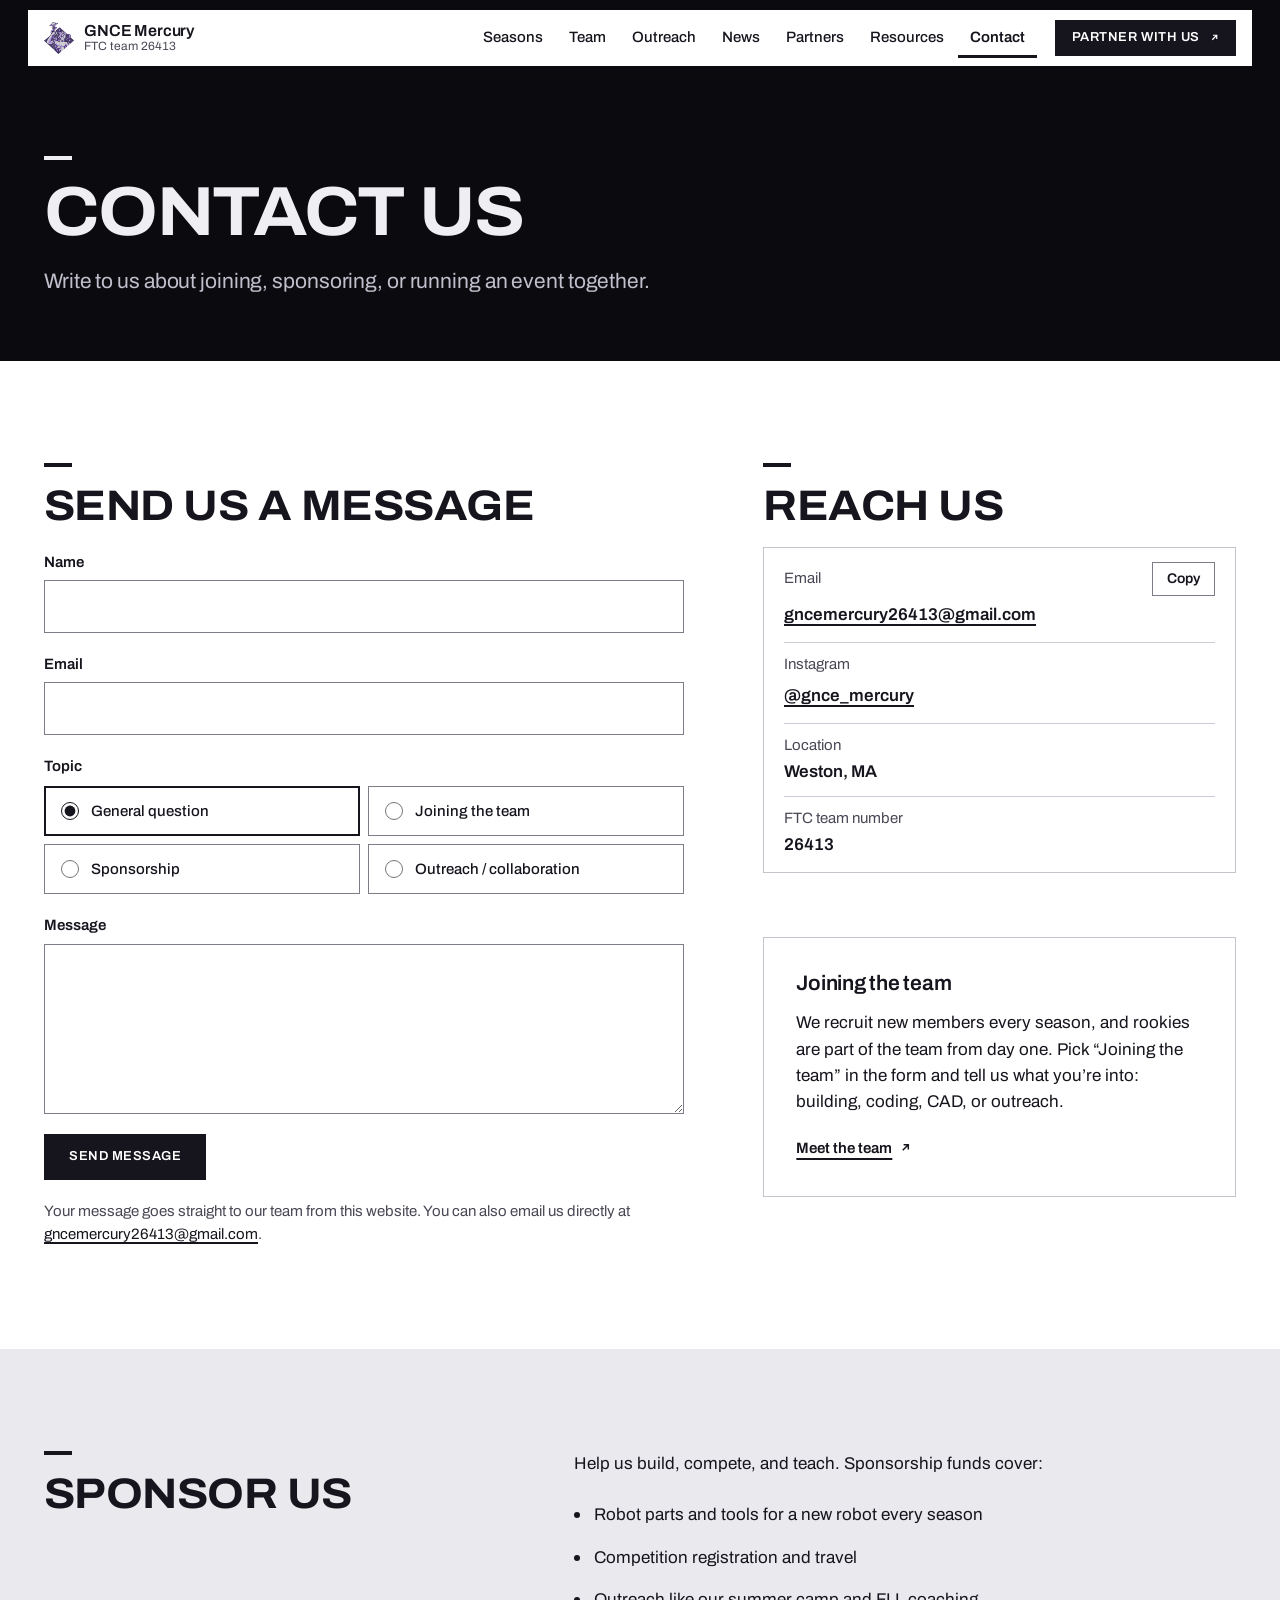
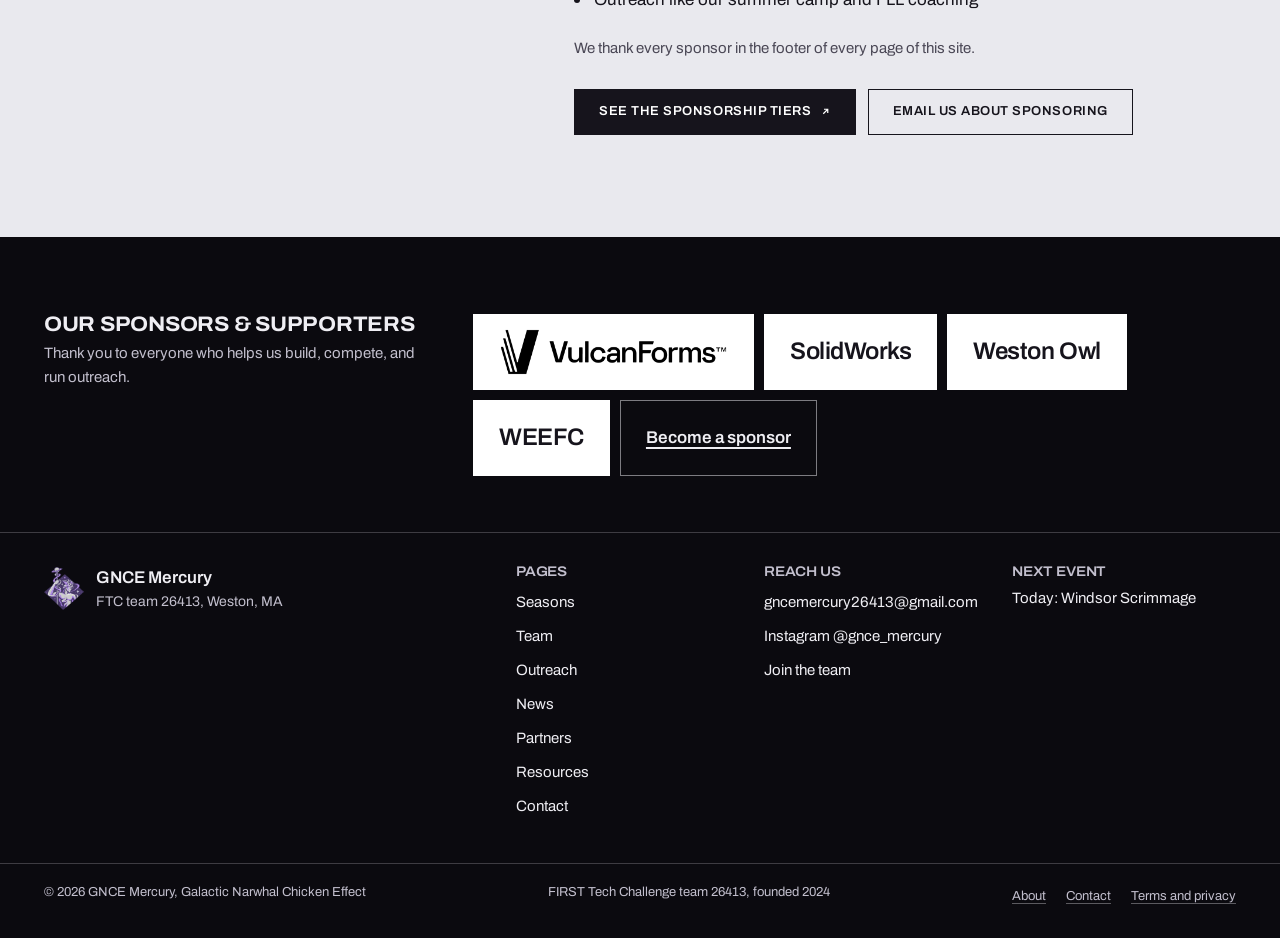
==== contact.html @ 334adcae "Contact form sends from the website (contact.php) Andy asked for the form to send email from the web" ====
<!DOCTYPE html>
<html lang="en">
<head>
  <meta charset="UTF-8">
  <meta name="viewport" content="width=device-width, initial-scale=1">
  <script>/* page entrance where cross-page view transitions are missing (css/style.css "Page transitions") */
  (function (d) { try { if (!("onpagereveal" in window)) d.classList.add("page-enter"); } catch (e) {} })(document.documentElement);</script>
  <title>Contact | GNCE Mercury</title>
  <meta name="description" content="Contact GNCE Mercury about joining, sponsoring, or running an event together.">
  <meta property="og:type" content="website">
  <meta property="og:site_name" content="GNCE Mercury">
  <meta property="og:title" content="Contact | GNCE Mercury">
  <meta property="og:description" content="Contact GNCE Mercury about joining, sponsoring, or running an event together.">
  <meta property="og:url" content="https://mercury26413.org/contact.html">
  <meta property="og:image" content="https://mercury26413.org/images/logo-mark.png">
  <meta property="og:image:alt" content="GNCE Mercury logo">
  <meta name="twitter:card" content="summary">
  <meta name="theme-color" content="#0B0A0F">
  <!-- agent:begin: written by tools/agent_files.py (run it after editing this page; don't edit by hand) -->
  <link rel="canonical" href="https://mercury26413.org/contact.html">
  <link rel="alternate" type="text/markdown" href="https://mercury26413.org/contact.html.md" title="This page as Markdown">
  <link rel="describedby" type="text/plain" href="https://mercury26413.org/llms.txt" title="Site guide for AI agents">
  <script type="application/ld+json">
  {
    "@context": "https://schema.org",
    "@graph": [
      {
        "@type": "Organization",
        "@id": "https://mercury26413.org/#organization",
        "name": "GNCE Mercury",
        "url": "https://mercury26413.org/",
        "alternateName": [
          "FTC team 26413",
          "FIRST Tech Challenge team 26413",
          "GNCE Mercury 26413"
        ],
        "description": "A high school FIRST Tech Challenge team in Weston, Massachusetts: team 26413, founded in 2024. We build a new competition robot every year and teach younger students to do the same.",
        "logo": {
          "@type": "ImageObject",
          "url": "https://mercury26413.org/images/logo-mark.png",
          "width": 473,
          "height": 505
        },
        "image": "https://mercury26413.org/images/logo-mark.png",
        "email": "gncemercury26413@gmail.com",
        "foundingDate": "2024",
        "address": {
          "@type": "PostalAddress",
          "addressLocality": "Weston",
          "addressRegion": "MA",
          "addressCountry": "US"
        },
        "identifier": {
          "@type": "PropertyValue",
          "propertyID": "FIRST Tech Challenge team number",
          "value": "26413"
        },
        "contactPoint": [
          {
            "@type": "ContactPoint",
            "contactType": "general",
            "email": "gncemercury26413@gmail.com",
            "availableLanguage": "en",
            "url": "https://mercury26413.org/contact.html"
          },
          {
            "@type": "ContactPoint",
            "contactType": "sponsorship",
            "name": "Margaret Yang, head of sponsorship",
            "email": "margaret@mercury26413.org",
            "availableLanguage": "en",
            "url": "https://mercury26413.org/partners.html"
          }
        ],
        "parentOrganization": {
          "@type": "Organization",
          "name": "GNCE (Galactic Narwhal Chicken Effect)"
        },
        "memberOf": {
          "@type": "ProgramMembership",
          "programName": "FIRST Tech Challenge",
          "url": "https://www.firstinspires.org/programs/ftc/",
          "hostingOrganization": {
            "@type": "Organization",
            "name": "FIRST",
            "url": "https://www.firstinspires.org/"
          }
        },
        "sameAs": [
          "https://www.instagram.com/gnce_mercury/",
          "https://ftc-events.firstinspires.org/team/26413",
          "https://ftcscout.org/teams/26413",
          "https://theorangealliance.org/teams/26413"
        ]
      },
      {
        "@type": "WebSite",
        "@id": "https://mercury26413.org/#website",
        "url": "https://mercury26413.org/",
        "name": "GNCE Mercury"
      },
      {
        "@type": "ContactPage",
        "@id": "https://mercury26413.org/contact.html#webpage",
        "url": "https://mercury26413.org/contact.html",
        "name": "Contact | GNCE Mercury",
        "description": "Contact GNCE Mercury about joining, sponsoring, or running an event together.",
        "inLanguage": "en-US",
        "isPartOf": {
          "@id": "https://mercury26413.org/#website"
        },
        "about": {
          "@id": "https://mercury26413.org/#organization"
        },
        "publisher": {
          "@id": "https://mercury26413.org/#organization"
        },
        "breadcrumb": {
          "@id": "https://mercury26413.org/contact.html#breadcrumb"
        }
      },
      {
        "@type": "BreadcrumbList",
        "@id": "https://mercury26413.org/contact.html#breadcrumb",
        "itemListElement": [
          {
            "@type": "ListItem",
            "position": 1,
            "name": "Home",
            "item": "https://mercury26413.org/"
          },
          {
            "@type": "ListItem",
            "position": 2,
            "name": "Contact",
            "item": "https://mercury26413.org/contact.html"
          }
        ]
      }
    ]
  }
  </script>
  <!-- agent:end -->
  <link rel="preload" href="fonts/archivo-latin.woff2" as="font" type="font/woff2" crossorigin>
  <link rel="stylesheet" href="css/style.css?v=228">
  <link rel="icon" href="images/logo-mark.png">
</head>
<body data-page="contact">
  <noscript><nav class="nojs-nav container" aria-label="Main"><a href="index.html">Home</a><a href="seasons.html">Seasons</a><a href="team.html">Team</a><a href="outreach.html">Outreach</a><a href="news.html">News</a><a href="partners.html">Partners</a><a href="resources.html">Resources</a><a href="contact.html">Contact</a></nav></noscript>
  <main id="main">

    <div class="band band--stage page-band">
      <div class="page-head container">
        <h1>Contact us</h1>
        <p class="lead">Write to us about joining, sponsoring, or running an event together.</p>
      </div>
    </div>

    <section class="band" aria-label="Write to us">
      <div class="container split">

        <!-- CONTACT FORM: sends the message from this website. contact.php (on our Hostinger server) emails it to the
             team email (Sponsorship messages to our head of sponsorship) with the sender as Reply-To. js/main.js posts it
             with fetch and shows the result here; if the website can't send it (or on a copy of the site without PHP,
             like GitHub Pages) it opens the visitor's email app with the message instead. Without JavaScript the
             browser posts to contact.php and gets a short result page (on a copy without PHP, the host's error page).
             Topics: one <label class="choice"> per topic; a new topic must also be added to TOPICS in contact.php.
             contact.html?topic=join, ?topic=sponsor or ?topic=outreach picks a topic for the visitor; the short prompt
             under "Message" for each topic is in js/main.js (HINTS). The "fax_only" field is a trap for spam robots:
             people never see it (readonly also keeps it out of the form's WebMCP tool), so leave it as it is. -->
        <form id="contact-form" class="form" action="contact.php" method="post" aria-labelledby="form-title"
              toolname="send_message_to_team" tooldescription="Send a message to GNCE Mercury, FIRST Tech Challenge team 26413, from this website (sponsorship messages go to our head of sponsorship). The visitor checks the filled-in form and presses Send message; the team replies to the email address given.">
          <h2 id="form-title" style="margin-bottom: 4px">Send us a message</h2>
          <div class="field"><label for="name">Name</label><input id="name" name="name" type="text" autocomplete="name" required maxlength="100" toolparamdescription="The sender's name"></div>
          <div class="field"><label for="email">Email</label><input id="email" name="email" type="email" autocomplete="email" spellcheck="false" required maxlength="254" toolparamdescription="The sender's email address, so we can reply"></div>
          <fieldset class="field choices">
            <legend>Topic</legend>
            <label class="choice"><input type="radio" name="topic" value="General question" checked toolparamdescription="What the message is about"><span>General question</span></label>
            <label class="choice"><input type="radio" name="topic" value="Joining the team"><span>Joining the team</span></label>
            <label class="choice"><input type="radio" name="topic" value="Sponsorship"><span>Sponsorship</span></label>
            <label class="choice"><input type="radio" name="topic" value="Outreach / collaboration"><span>Outreach / collaboration</span></label>
          </fieldset>
          <div class="field"><label for="message">Message</label><p class="hint" id="message-hint"></p><textarea id="message" name="message" aria-describedby="message-hint" required toolparamdescription="The message to the team"></textarea></div>
          <div class="trap" aria-hidden="true"><label for="fax_only">Leave this empty</label><input id="fax_only" name="fax_only" type="text" tabindex="-1" autocomplete="off" readonly></div>
          <input type="hidden" name="t" value="">
          <div class="actions" style="align-items: center">
            <button class="btn" type="submit">Send message</button>
            <p class="form-status" role="status"></p>
          </div>
          <p class="note">Your message goes straight to our team from this website. You can also email us directly at <a href="mailto:gncemercury26413@gmail.com">gncemercury26413<wbr>@gmail.com</a>.</p>
        </form>

        <div>
          <!-- REACH US: one <li> per way to reach us: <span class="k">label</span> then the value with class="v".
               The Copy button next to the email address is added by js/main.js. -->
          <h2>Reach us</h2>
          <ul class="contact-list">
            <li><span class="k">Email</span><a class="v" href="mailto:gncemercury26413@gmail.com">gncemercury26413<wbr>@gmail.com</a></li>
            <li><span class="k">Instagram</span><a class="v" href="https://www.instagram.com/gnce_mercury/" target="_blank" rel="noopener">@gnce_mercury</a></li>
            <li><span class="k">Location</span><span class="v">Weston, MA</span></li>
            <li><span class="k">FTC team number</span><span class="v num">26413</span></li>
          </ul>

          <!-- JOINING: what a new member should know. Add meeting times, who can join, or costs here when they're set
               (one <p> each). Other pages link here with contact.html#join. -->
          <div id="join" class="ruled-strong" style="margin-top: clamp(40px, 5vw, 64px)">
            <h2 class="h3" style="margin-bottom: 14px">Joining the team</h2>
            <p>We recruit new members every season, and rookies are part of the team from day one. Pick “Joining the team” in the form and tell us what you’re into: building, coding, CAD, or outreach.</p>
            <a class="text-link" href="team.html">Meet the team</a>
          </div>
        </div>

      </div>
    </section>

    <!-- SPONSOR US: other pages and old links point here with contact.html#support. The full sponsor page is partners.html.
         When you have a donation link, add <a class="btn btn--line" href="YOUR-LINK">Donate</a> inside <div class="actions">
         (and on partners.html too). The three items follow the package's sentence under "Where the money goes" on partners.html. -->
    <section class="band band--grey" id="support" aria-labelledby="support-title">
      <div class="container split split--flip">
        <h2 id="support-title">Sponsor us</h2>
        <div class="prose">
          <p>
            Help us build, compete, and teach. Sponsorship funds cover:
          </p>
          <ul class="dia-list">
            <li>Robot parts and tools for a new robot every season</li>
            <li>Competition registration and travel</li>
            <li>Outreach like our summer camp and FLL coaching</li>
          </ul>
          <p class="note" style="margin-top: 16px">We thank every sponsor in the footer of every page of this site.</p>
          <div class="actions" style="margin-top: 28px">
            <a class="btn" href="partners.html#tiers">See the sponsorship tiers</a>
            <a class="btn btn--line" href="mailto:margaret@mercury26413.org?subject=Sponsorship">Email us about sponsoring</a>
          </div>
        </div>
      </div>
    </section>

  </main>
  <!-- FOOTER: js/main.js adds the sponsors strip and the page links above this row (SPONSORS / SUPPORTERS there).
       This row is plain HTML so the About, Contact and Terms links work without JavaScript. -->
  <footer class="site-footer">
    <div class="container footer-legal">
      <span>© <span data-year>2026</span> <span translate="no">GNCE Mercury</span>, <span translate="no">Galactic Narwhal Chicken Effect</span></span>
      <span><span translate="no">FIRST&nbsp;Tech&nbsp;Challenge</span> team&nbsp;26413, founded 2024</span>
      <nav class="footer-links" aria-label="About and legal"><a href="team.html#about">About</a><a href="contact.html">Contact</a><a href="terms.html">Terms and privacy</a></nav>
    </div>
  </footer>
  <script src="js/main.js?v=228"></script>
</body>
</html>
---- css/style.css ----
/* =========================================================
   GNCE Mercury 26413: site styles
   Direction: a product keynote stage. Each season's robot is launched alone on a black stage,
   lit; calm white and aluminium-grey pages explain it, the people and the partners.
   No brand hue: colour comes from the robots, the photos, the logo and the four tier metals.
   Colours, type and radii live in :root below; change them there, not in the components.
   ========================================================= */

@font-face {
  font-family: "Archivo";
  src: url("../fonts/archivo-latin.woff2") format("woff2");
  font-weight: 100 900;
  font-stretch: 62% 125%;
  font-style: normal;
  font-display: swap;
}

:root {
  /* the stage */
  --stage: #0B0A0F;          /* launches, season heads, the partner head, closing calls (the logo's outline, almost black) */
  --stage-raise: #201E29;    /* a step up on the stage (tiles, tracks; 1.2:1 against the stage, so tiles show) */
  --on-stage: #EFEEF3;       /* text on the stage */
  --on-stage-2: #C2BFCD;     /* secondary text on the stage (10.9:1; 9.1:1 on Stage Step) */
  --on-stage-3: #A09DAC;     /* de-emphasised states on the stage only: unchosen bays, "not included", dimmed rows (7.4:1) */
  --rule-stage: rgba(239, 238, 243, 0.22);

  /* the reading pages */
  --paper: #FFFFFF;
  --alu: #E9E9EE;            /* aluminium grey: alternate bands, tiles, the footer */
  --alu-deep: #DAD9E1;       /* tracks and pressed fills on aluminium */
  --line: #CDCCD6;           /* separators inside data only */
  --ink: #16141C;            /* text and buttons: the logo's outline */
  --steel: #4A4755;          /* secondary text (9:1 on white, 7.6:1 on aluminium) */
  --quiet: #7F7C8A;          /* control edges, inactive markers, secondary bars (4.1:1 on white, 3.4:1 on aluminium) */
  --ink-lift: #2C2935;       /* the ink button's hover fill */

  /* the four tiers: each tier in the colour of its name (Andy, 2026-11-09: "the sponsorship category should be the
     color of the tier name"), with ink text on each. Only the tier header blocks, the ticks in each column and the
     sponsor-card tier tags wear them; the column washes stay neutral and the budget stays grey (the earlier version
     also tinted the columns and coloured the donut, which Andy found AI-looking). */
  --bronze: #C2814E;
  --silver: #B9BEC6;
  --gold: #E3BC59;
  --platinum: #EAE8E1;
  --bronze-wash: #1A1820;
  --silver-wash: #1E1C25;
  --gold-wash: #23212A;
  --platinum-wash: #2A2832;

  /* the budget donut on the stage: greys from bright to dim, largest line brightest; the 2px stage gaps
     between slices and the table beside it (with its own key) carry the identity */
  --budget-travel: #F2F1F5;
  --budget-robot: #CFCDD6;
  --budget-comp: #AEACB7;
  --budget-field: #918F9B;
  --budget-growth: #7A7884;
  --budget-outreach: #66646F;
  --budget-marketing: #55535E;
  --budget-tools: #46444F;
  --budget-first: #3A3842;

  --font: "Archivo", "Helvetica Neue", Arial, sans-serif;
  --fs-sm: 0.9375rem;
  --fs-base: 1.0625rem;
  --fs-md: 1.3125rem;
  --fs-lg: min(clamp(1.75rem, 1.15rem + 1.9vw, 2.75rem), 8vw); /* 8vw: under 350px a long heading word still fits */
  --fs-xl: clamp(2.5rem, 1.3rem + 3.8vw, 4.5rem);
  --fs-hero: clamp(3rem, 1rem + 6.2vw, 6rem);

  --r-lg: 8px;               /* stage media and big boxes (near-square, after VulcanForms) */
  --r-md: 6px;               /* boxes and photos */
  --r-sm: 4px;               /* small images, inputs */
  --pill: 999px;

  --gutter: clamp(16px, 4vw, 44px);
  --max: 1240px;
  --section: clamp(64px, 8vw, 128px);
  --ease: cubic-bezier(0.16, 1, 0.3, 1);
  --ease-in-out: cubic-bezier(0.65, 0, 0.35, 1);
  --header-h: 56px;

  color-scheme: light;
  scrollbar-color: #B8B6C2 var(--alu);
}

/* ---------- Base ---------- */
*, *::before, *::after { box-sizing: border-box; }
@media (pointer: fine) { html { overscroll-behavior-y: none; } }
html { -webkit-text-size-adjust: 100%; text-size-adjust: 100%; scroll-padding-top: max(var(--header-h) + 20px, var(--header-real, 0px) + 10px); scroll-padding-bottom: 12px; }
/* --header-real is the header's measured height (part "header" in js/main.js); scroll-padding-bottom keeps a focus
   ring off the bottom edge; while the menu is open focus stays in the header, so the page's padding steps aside */
html:has(.site-header.is-open) { scroll-padding-block: 0; }
body {
  margin: 0;
  background: var(--paper);
  color: var(--ink);
  font-family: var(--font);
  font-size: var(--fs-base);
  line-height: 1.55;
  font-kerning: normal;
  -webkit-font-smoothing: antialiased;
  caret-color: var(--ink);
}
img, video { display: block; max-width: 100%; height: auto; }
h1, h2, h3, h4 { margin: 0; line-height: 1.08; text-wrap: balance; font-weight: 600; }
p { margin: 0 0 1em; text-wrap: pretty; }
p:last-child { margin-bottom: 0; }
blockquote, li, dd, figcaption { text-wrap: pretty; }
ul, ol { margin: 0; padding: 0; }
figure, blockquote { margin: 0; }
button, input, textarea, select { font: inherit; color: inherit; }
button { cursor: pointer; }
a, button, [role="tab"], label { touch-action: manipulation; -webkit-tap-highlight-color: rgba(22, 20, 28, 0.08); }
table { border-collapse: collapse; width: 100%; }
::selection { background: #D6D4DE; color: var(--ink); }
a { color: var(--ink); text-decoration-thickness: 1.5px; text-underline-offset: 0.22em; transition: text-decoration-thickness 160ms var(--ease), color 160ms var(--ease); }
a:hover { text-decoration-thickness: 3px; }
:focus-visible { outline: 2px solid var(--ink); outline-offset: 3px; border-radius: 4px; }
.launch :focus-visible, .season-head :focus-visible, .band--stage :focus-visible, .site-header :focus-visible { outline-color: var(--on-stage); }
[hidden] { display: none !important; }
time, .num { font-variant-numeric: tabular-nums lining-nums; }

.visually-hidden {
  position: absolute !important; width: 1px; height: 1px; padding: 0; margin: -1px;
  overflow: hidden; clip: rect(0 0 0 0); white-space: nowrap; border: 0;
}
.skip-link {
  position: absolute; left: 12px; top: -60px; z-index: 100;
  background: var(--on-stage); color: var(--ink); padding: 10px 18px; border-radius: var(--pill); font-weight: 600; text-decoration: none;
}
.skip-link:focus { top: 12px; color: var(--ink); outline-color: var(--on-stage); }

.container { width: 100%; max-width: calc(var(--max) + 2 * var(--gutter)); margin-inline: auto; padding-inline: var(--gutter); }
.prose { max-width: 62ch; }
.lead { font-size: var(--fs-md); line-height: 1.42; color: var(--steel); max-width: 54ch; letter-spacing: -0.005em; }

/* ---------- Bands: two grounds, separated by light, never by rules ---------- */
.band { padding-block: var(--section); }
.band--grey { background: var(--alu); }
.band--stage { background: var(--stage); color: var(--on-stage); }
.band--stage p, .band--stage .lead { color: var(--on-stage-2); }
.band--stage b, .band--stage strong, .band--stage h2, .band--stage h3 { color: var(--on-stage); }
.band--stage a:not(.btn), .launch a:not(.btn):not(.bay), .season-head a:not(.btn) { color: var(--on-stage); }
.band--tight { padding-block: clamp(44px, 5vw, 76px); }

.section-head { display: flex; flex-wrap: wrap; align-items: end; justify-content: space-between; gap: 14px 40px; margin-bottom: clamp(32px, 4vw, 56px); }
.section-head p { color: var(--steel); max-width: 50ch; margin: 0; }
.band--stage .section-head p { color: var(--on-stage-2); }
h2, .h2 { font-size: var(--fs-lg); font-weight: 600; letter-spacing: -0.016em; }
h3, .h3 { font-size: var(--fs-md); font-weight: 600; letter-spacing: -0.006em; line-height: 1.24; }
h2.h3 { font-size: var(--fs-md); letter-spacing: -0.012em; }

/* the small dot that marks an award, the next event and the chosen season */
.dia { display: inline-block; width: 7px; height: 7px; border-radius: 50%; background: currentColor; flex: none; }

/* ---------- Tiles: rounded, flat, filled; never shadowed, never nested ---------- */
.tile { background: var(--paper); border-radius: var(--r-md); padding: clamp(22px, 3vw, 36px); }
.band:not(.band--grey):not(.band--stage) .tile { background: var(--alu); }

/* ---------- Buttons and links ---------- */
.btn {
  display: inline-flex; align-items: center; justify-content: center; gap: 10px;
  min-height: 46px; padding: 11px 24px; border-radius: var(--pill);
  background: var(--ink); color: #fff; border: 1.5px solid var(--ink);
  font-weight: 600; font-size: var(--fs-sm); line-height: 1.2; text-decoration: none; text-align: center;
  transition: background-color 200ms var(--ease), color 200ms var(--ease), border-color 200ms var(--ease), transform 200ms var(--ease);
}
.btn:hover { background: var(--ink-lift); border-color: var(--ink-lift); color: #fff; box-shadow: 0 0 0 4px rgba(22, 20, 28, 0.18); }
.btn:active { transform: scale(0.97); }
.btn--line { background: transparent; color: var(--ink); border-color: var(--ink); }
.btn--line:hover { background: var(--ink); border-color: var(--ink); color: #fff; }
.btn--light { background: var(--on-stage); border-color: var(--on-stage); color: var(--ink); }
.btn--light:hover { background: #fff; border-color: #fff; color: var(--ink); box-shadow: 0 0 0 4px rgba(239, 238, 243, 0.4); }
.btn--outline-light { background: transparent; border-color: rgba(239, 238, 243, 0.62); color: var(--on-stage); }
.btn--outline-light:hover { background: var(--on-stage); border-color: var(--on-stage); color: var(--ink); }
.btn-meta { font-weight: 450; opacity: 0.72; white-space: nowrap; }
.actions { display: flex; flex-wrap: wrap; gap: 12px; align-items: center; }

.text-link { display: inline-block; padding-block: 4px; font-weight: 600; text-decoration: underline; text-decoration-thickness: 1.5px; text-underline-offset: 0.3em; transition: text-decoration-thickness 160ms var(--ease), text-underline-offset 160ms var(--ease); }
.text-link:hover { text-decoration-thickness: 3px; text-underline-offset: 0.2em; }
.links { display: flex; flex-wrap: wrap; gap: 10px 28px; }

/* ---------- Header: a dark translucent bar that steps out of the way while you read ---------- */
.site-header {
  position: sticky; top: 0; z-index: 50;
  background: var(--stage);
  color: var(--on-stage);
  transition: transform 320ms var(--ease), background-color 320ms var(--ease);
}
/* once the page scrolls under it, the bar turns translucent so the content shows through, blurred */
.site-header.is-scrolled { background: rgba(11, 10, 15, 0.8); -webkit-backdrop-filter: saturate(180%) blur(18px); backdrop-filter: saturate(180%) blur(18px); }
.site-header .bar { display: flex; align-items: center; gap: 18px; height: var(--header-h); }
.brand { display: inline-flex; align-items: center; gap: 10px; color: var(--on-stage); text-decoration: none; margin-right: auto; }
.brand:hover { color: #fff; }
.brand img { width: 30px; height: auto; }
.brand-name { display: flex; flex-direction: column; line-height: 1.05; }
.brand-name b { font-weight: 600; font-size: 1rem; letter-spacing: -0.01em; }
.brand-name small { font-size: 0.75rem; color: var(--on-stage-2); font-variant-numeric: tabular-nums; }
.brand:hover .brand-name b { text-decoration: underline; text-decoration-thickness: 1px; text-underline-offset: 0.22em; }
.nav { display: flex; align-items: center; gap: 2px; }
.nav a {
  display: inline-flex; align-items: center; min-height: 40px; padding: 0 12px; border-radius: var(--pill);
  color: #CFCDD8; font-weight: 500; font-size: 0.875rem; text-decoration: none;
  transition: color 160ms var(--ease), background-color 160ms var(--ease);
}
.nav a:hover { color: #fff; background: rgba(239, 238, 243, 0.16); }
.nav a[aria-current="page"] { color: #fff; background: rgba(239, 238, 243, 0.22); font-weight: 600; }
.header-cta { min-height: 36px; padding: 7px 16px; font-size: 0.875rem; background: var(--on-stage); border-color: var(--on-stage); color: var(--ink); }
.header-cta:hover { background: #fff; border-color: #fff; color: var(--ink); box-shadow: 0 0 0 4px rgba(239, 238, 243, 0.4); }
.menu-btn {
  display: none; order: 1; align-items: center; gap: 8px; min-height: 40px; padding: 0 14px; border-radius: var(--pill);
  background: transparent; border: 1px solid rgba(239, 238, 243, 0.5); color: var(--on-stage); font-weight: 600; font-size: 0.875rem;
}
.menu-btn svg { width: 16px; height: 16px; }
.menu-btn:hover { border-color: var(--on-stage); }
.menu-btn[aria-expanded="true"] { background: var(--on-stage); border-color: var(--on-stage); color: var(--ink); }
.nav .nav-cta { display: none; }
.nav a.nav-cta { background: var(--on-stage); color: var(--ink); }
.nav a.nav-cta:hover { background: #fff; color: var(--ink); box-shadow: 0 0 0 4px rgba(239, 238, 243, 0.4); }

@media (max-width: 1080px) {
  .site-header .nav { display: none; }
  .menu-btn { display: inline-flex; }
  .site-header.is-open { background: rgba(11, 10, 15, 0.96); }
  .site-header.is-open .nav {
    display: flex; flex-direction: column; align-items: stretch; gap: 0;
    position: absolute; left: 0; right: 0; top: 100%;
    background: rgba(11, 10, 15, 0.96); -webkit-backdrop-filter: blur(18px); backdrop-filter: blur(18px);
    padding: 12px var(--gutter) 28px; max-height: calc(100dvh - var(--header-h)); overflow-y: auto; overscroll-behavior: contain;
    animation: menu-in 320ms var(--ease) both;
  }
  .site-header.is-open .nav a { min-height: 56px; padding: 0; border-radius: 0; background: none; font-size: 1.5rem; font-weight: 600; letter-spacing: -0.02em; color: var(--on-stage); border-bottom: 1px solid var(--rule-stage); }
  .site-header.is-open .nav a[aria-current="page"] { color: #fff; }
  .site-header.is-open .nav .nav-cta { display: inline-flex; justify-content: center; margin-top: 24px; min-height: 52px; border: 0; border-radius: var(--pill); font-size: 1.0625rem; color: var(--ink); background: var(--on-stage); }
}
@keyframes menu-in { from { opacity: 0; transform: translateY(-8px); } to { opacity: 1; transform: none; } }
@media (max-width: 560px) {
  .header-cta { display: none; }
  .brand-name small { display: none; }
}

/* ---------- Home: the stage ---------- */
.launch {
  position: relative; overflow: hidden; background: var(--stage); color: var(--on-stage);
  padding-top: clamp(28px, 4.5vw, 64px);
}
.launch-head { display: grid; gap: 14px 56px; align-items: end; grid-template-columns: minmax(0, 1fr); margin-bottom: clamp(16px, 2.6vw, 34px); }
.launch-head h1 { font-size: var(--fs-hero); font-weight: 600; letter-spacing: -0.025em; line-height: 0.96; }
.launch-head p { color: var(--on-stage-2); max-width: 46ch; margin: 0; font-size: var(--fs-base); }
.launch-head p b { color: var(--on-stage); font-weight: 600; }
@media (min-width: 1200px) {
  /* same columns as the line-up below, so the team line starts on the season card's left edge */
  .launch-head { grid-template-columns: minmax(0, 1.7fr) minmax(330px, 1fr); column-gap: 0; }
  .launch-head p { padding-left: clamp(28px, 3vw, 52px); }
}

.lineup { display: grid; grid-template-columns: minmax(0, 1fr); }
@media (min-width: 1100px) { .lineup { grid-template-columns: minmax(0, 1.7fr) minmax(330px, 1fr); } }

/* the floor the robots stand on: a soft pool of light, not a box */
.bays { position: relative; display: grid; grid-template-columns: repeat(3, minmax(0, 1fr)); align-self: start; }
.bay-stage::after { /* the floor line, continuous under all three robots */
  content: ""; position: absolute; left: -12px; right: -12px; bottom: 0; height: 1px;
  background: rgba(239, 238, 243, 0.16); transform-origin: center;
}
.bay:first-child .bay-stage::after { left: 8%; background: linear-gradient(90deg, transparent, rgba(239, 238, 243, 0.22) 40%); }
.bay:last-child .bay-stage::after { right: 8%; background: linear-gradient(90deg, rgba(239, 238, 243, 0.22) 60%, transparent); }
.bay {
  position: relative; display: flex; flex-direction: column; justify-content: flex-start;
  padding: 12px 10px 16px; margin: 0; border: 0; border-radius: var(--r-lg);
  color: var(--on-stage); text-decoration: none; background: transparent; text-align: center;
  -webkit-tap-highlight-color: transparent;
}
.bay:hover { color: var(--on-stage); }
.bay-stage {
  position: relative; display: flex; align-items: flex-end; justify-content: center;
  height: clamp(140px, 19vw, 280px); padding-bottom: 18px;
}
.bay-stage::before { /* the spotlight: a cone of light from above, and its pool on the floor */
  content: ""; position: absolute; inset: -40% -12% -2px;
  background:
    radial-gradient(45% 16% at 50% 94%, rgba(255, 255, 255, 0.22), transparent 72%),
    linear-gradient(180deg, rgba(255, 255, 255, 0) 0%, rgba(255, 255, 255, 0.07) 55%, rgba(255, 255, 255, 0) 100%);
  clip-path: polygon(38% 0, 62% 0, 100% 100%, 0 100%);
  opacity: 0; transition: opacity 600ms var(--ease);
  pointer-events: none;
}
.bay-stage img {
  position: relative; max-height: 100%; width: auto; max-width: 100%; object-fit: contain;
  filter: drop-shadow(0 22px 22px rgba(0, 0, 0, 0.6));
  transition: opacity 600ms var(--ease), transform 700ms var(--ease);
}
.bay-label { display: grid; gap: 2px; padding-top: 12px; justify-items: center; }
.bay-no { display: flex; align-items: center; gap: 8px; white-space: nowrap; font-size: 0.875rem; color: var(--on-stage-2); font-variant-numeric: tabular-nums; }
.bay-no .dia { width: 6px; height: 6px; background: transparent; box-shadow: inset 0 0 0 1.5px currentColor; transition: background-color 300ms var(--ease), box-shadow 300ms var(--ease); }
.bay-name { font-stretch: 125%; font-weight: 700; font-size: clamp(0.875rem, 0.6rem + 0.85vw, 1.25rem); letter-spacing: 0; line-height: 1.12; }
.bay-status { font-size: 0.8125rem; color: var(--on-stage-2); }
.bay:focus-visible { outline: 2px solid var(--on-stage); outline-offset: -2px; }
/* with JavaScript the bays are tabs: the chosen robot stands in the light, the others wait in the dark */
.lineup.is-ready .bay[aria-selected="false"] .bay-stage img { opacity: 0.32; filter: grayscale(0.7) brightness(0.7) drop-shadow(0 22px 22px rgba(0, 0, 0, 0.6)); transform: scale(0.94) translateY(6px); }
.lineup.is-ready .bay[aria-selected="false"]:hover .bay-stage img { opacity: 0.7; filter: grayscale(0.25) brightness(0.9) drop-shadow(0 22px 22px rgba(0, 0, 0, 0.6)); transform: scale(0.97); }
.lineup.is-ready .bay[aria-selected="false"] .bay-name { color: var(--on-stage-3); }
.lineup.is-ready .bay[aria-selected="true"] .bay-stage::before { opacity: 1; }
.lineup.is-ready .bay[aria-selected="true"] .bay-no { color: var(--on-stage); }
.lineup.is-ready .bay[aria-selected="true"] .bay-no .dia { background: var(--on-stage); box-shadow: none; }

/* desktops: the chosen robot takes the middle of the stage, the others step back */
@media (min-width: 1100px) {
  .lineup.is-ready .bays:has(> .bay:nth-child(1)[aria-selected="true"]) { grid-template-columns: 1.7fr 1fr 1fr; }
  .lineup.is-ready .bays:has(> .bay:nth-child(2)[aria-selected="true"]) { grid-template-columns: 1fr 1.7fr 1fr; }
  .lineup.is-ready .bays:has(> .bay:nth-child(3)[aria-selected="true"]) { grid-template-columns: 1fr 1fr 1.7fr; }
}
@media (min-width: 1100px) and (min-height: 921px) { .bay-stage { height: clamp(220px, 25vw, 380px); } }

/* the season card beside the line-up */
.season-cards { padding: 22px 0 8px; }
@media (min-width: 1100px) { .season-cards { padding: 0 0 8px clamp(28px, 3vw, 52px); } }
.season-card { display: grid; gap: 16px; align-content: start; }
.season-card + .season-card { border-top: 1px solid var(--rule-stage); padding-top: 24px; margin-top: 24px; }
.lineup.is-ready .season-card { border-top: 0; padding-top: 0; margin-top: 0; }
.season-card.is-entering { animation: card-light 520ms var(--ease) both; }
@keyframes card-light { from { opacity: 0; filter: blur(8px); } to { opacity: 1; filter: none; } }
.season-card h2 { font-size: clamp(1.875rem, 1rem + 2.4vw, 3rem); font-stretch: 125%; font-weight: 700; letter-spacing: -0.01em; }
.season-card .sc-sub { color: var(--on-stage-2); margin: -6px 0 0; }
.sc-results { list-style: none; }
.sc-results li { display: grid; grid-template-columns: 7em 1fr; gap: 4px 16px; padding: 11px 0; border-top: 1px solid var(--rule-stage); font-size: var(--fs-sm); line-height: 1.4; }
.sc-results time, .sc-results > li > span { color: var(--on-stage-2); }
.sc-results b { font-weight: 600; display: block; }
.sc-results div > span { color: var(--on-stage-2); }
/* the robot's three headline specs: small plain text under the results, not tiles, so the stage stays the subject */
.sc-specs { display: flex; flex-wrap: wrap; gap: 4px 22px; margin: 0; font-size: var(--fs-sm); line-height: 1.45; }
.sc-specs div { display: flex; flex-wrap: wrap; gap: 0 6px; }
.sc-specs dt { color: var(--on-stage-2); }
.sc-specs dd { margin: 0; color: var(--on-stage); }
.launch .season-card .text-link { justify-self: start; }

/* partner credit under the line-up (phones and tablets); the strip at the stage's foot is for desktops */
.lineup-credit { display: flex; flex-wrap: wrap; align-items: center; justify-content: space-between; gap: 12px 20px; margin: 10px 0 0; padding: 16px 18px; border-radius: var(--r-md); background: var(--stage-raise); color: var(--on-stage-2); font-size: var(--fs-sm); }
.lineup-credit b { color: var(--on-stage); font-weight: 600; }
.lineup-credit .btn { min-height: 42px; padding: 9px 18px; }
@media (min-width: 1100px) { .lineup-credit { display: none; } }
@media (max-width: 1099px) { .launch .partner-strip { display: none; } .season-cards { padding-bottom: 44px; } }

.partner-strip { margin-top: clamp(20px, 3vw, 40px); }
.partner-strip .row { display: flex; flex-wrap: wrap; align-items: center; justify-content: space-between; gap: 14px 32px; padding-block: 20px 26px; border-top: 1px solid var(--rule-stage); }
.partner-strip p { margin: 0; color: var(--on-stage-2); }
.partner-strip p b { color: var(--on-stage); font-weight: 600; }
.partner-strip .actions { gap: 10px 24px; }

/* short laptop screens: keep the partner strip inside the first screen */
@media (min-width: 1100px) and (max-height: 920px) {
  .launch-head { margin-bottom: 12px; } /* the padding and the name's size for short screens are in the round 8 block */
  .bay-stage { height: clamp(150px, 34vh, 280px); } /* the card sets the row height here, so the robot can use the room beside it */
  .season-card { gap: 12px; }
  .season-card h2 { font-size: 2.4rem; }
  .sc-results li { padding: 8px 0; }
  .partner-strip { margin-top: 14px; }
  .partner-strip .row { padding-block: 12px 14px; }
}
/* 720px-tall laptops: the specs give way so the partner strip stays inside the first screen */
@media (min-width: 1100px) and (max-height: 760px) { .sc-specs { display: none; } }
@media (max-width: 720px) {
  .lineup.is-ready .bays:has(> .bay:nth-child(1)[aria-selected="true"]) { grid-template-columns: 1.9fr 1fr 1fr; }
  .lineup.is-ready .bays:has(> .bay:nth-child(2)[aria-selected="true"]) { grid-template-columns: 1fr 1.9fr 1fr; }
  .lineup.is-ready .bays:has(> .bay:nth-child(3)[aria-selected="true"]) { grid-template-columns: 1fr 1fr 1.9fr; }
  .bay-stage { height: 156px; padding-bottom: 10px; }
  .bay { padding: 8px 4px 12px; }
  .bay-no { gap: 6px; font-size: 0.8125rem; }
  .bay-status { display: none; }
}

/* ---------- Page heads (inner pages) ---------- */
.page-head { padding-block: clamp(48px, 7vw, 104px) clamp(40px, 5vw, 72px); }
.page-head h1 { font-size: var(--fs-xl); font-weight: 600; letter-spacing: -0.022em; line-height: 1; margin-bottom: 20px; }
.page-head .lead { margin: 0; }
.breadcrumb ol { list-style: none; display: flex; flex-wrap: wrap; gap: 6px; font-size: var(--fs-sm); margin-bottom: 20px; }
.breadcrumb li + li::before { content: "/"; content: "/" / ""; margin-right: 6px; opacity: 0.5; }
.breadcrumb a { display: inline-block; padding-block: 4px; }

/* Season head: the season's launch on the stage */
.season-head { position: relative; overflow: hidden; background: var(--stage); color: var(--on-stage); padding-top: clamp(28px, 4vw, 52px); }
.season-head .breadcrumb a { color: var(--on-stage-2); }
.season-head .breadcrumb a:hover { color: var(--on-stage); }
.season-head-grid { display: grid; gap: 24px 48px; grid-template-columns: minmax(0, 1fr); align-items: end; }
@media (min-width: 900px) { .season-head-grid { grid-template-columns: minmax(0, 1fr) minmax(0, 1.15fr); } }
.season-head h1 { font-size: clamp(2.75rem, 0.9rem + 5.6vw, 5.5rem); font-stretch: 125%; font-weight: 700; letter-spacing: -0.015em; line-height: 0.95; margin-bottom: 18px; overflow-wrap: break-word; }
.partner-head h1 { font-stretch: 108%; font-weight: 600; letter-spacing: -0.022em; }
.season-head .lead { color: var(--on-stage-2); }
.season-head-figure { position: relative; display: flex; justify-content: center; align-items: flex-end; min-height: 200px; }
.season-head-figure::before { /* the head's spotlight */
  content: ""; position: absolute; inset: -30% 0 0;
  background: radial-gradient(42% 14% at 50% 96%, rgba(255, 255, 255, 0.2), transparent 72%), radial-gradient(50% 60% at 50% 40%, rgba(255, 255, 255, 0.06), transparent 70%);
  pointer-events: none;
}
.season-head-figure img { position: relative; max-height: min(56vh, 520px); width: auto; filter: drop-shadow(0 28px 26px rgba(0, 0, 0, 0.65)); }
.season-facts { display: grid; grid-template-columns: repeat(auto-fit, minmax(170px, 1fr)); gap: 10px; margin: clamp(24px, 3vw, 44px) 0 0; padding-bottom: clamp(24px, 3vw, 40px); }
.season-facts > div { padding: 14px 18px 16px; border-radius: var(--r-md); background: var(--stage-raise); }
.season-facts dt { font-size: 0.875rem; color: var(--on-stage-2); margin-bottom: 4px; }
.season-facts dd { margin: 0; font-weight: 600; font-variant-numeric: tabular-nums; line-height: 1.35; }


/* ---------- Two-column splits ---------- */
.split { display: grid; gap: clamp(28px, 4.5vw, 72px); grid-template-columns: minmax(0, 1fr); align-items: start; }
@media (min-width: 900px) {
  .split { grid-template-columns: minmax(0, 7fr) minmax(0, 5fr); }
  .split--flip { grid-template-columns: minmax(0, 5fr) minmax(0, 7fr); }
  .split--even { grid-template-columns: 1fr 1fr; }
  .split--center { align-items: center; }
}
.split h2 { margin-bottom: 20px; }
.split .entry h2.h3 { margin-bottom: 0; }

/* photos: rounded, and never shown larger than their pixels (set --w to the image width) */
.photo { max-width: var(--w, 100%); }
.photo img { width: 100%; border-radius: var(--r-md); }
figcaption { font-size: 0.875rem; color: var(--steel); margin-top: 12px; line-height: 1.45; }
.band--stage figcaption { color: var(--on-stage-2); }

/* ---------- Home: the record ---------- */
.results-table { font-size: var(--fs-sm); }
.results-table th { text-align: left; font-weight: 500; color: var(--steel); font-size: 0.875rem; padding: 0 16px 12px 0; }
.results-table td { padding: 16px 16px 16px 0; border-top: 1px solid var(--line); vertical-align: top; line-height: 1.4; }
.results-table td:first-child { white-space: nowrap; color: var(--steel); }
.results-table .r-event { font-weight: 600; }
.results-table .r-result .dia { margin-right: 10px; transform: translateY(-2px); }
.results-table .r-season { font-weight: 600; font-size: 0.875rem; white-space: nowrap; }
.results-table .r-season a { display: inline-block; padding-block: 4px; text-decoration: none; }
.results-table .r-season a:hover { text-decoration: underline; }
.results-table tbody tr { transition: background-color 160ms var(--ease); }
@media (hover: hover) { .results-table tbody tr:hover td { background: var(--alu); } .results-table tbody tr:hover td:first-child { border-radius: 10px 0 0 10px; } }
@media (max-width: 720px) {
  .results-table thead { position: absolute; width: 1px; height: 1px; overflow: hidden; clip: rect(0 0 0 0); }
  .results-table tbody, .results-table tr { display: block; }
  .results-table tr { display: grid; grid-template-columns: minmax(0, 1fr) auto; gap: 4px 12px; padding: 14px 0; border-top: 1px solid var(--line); }
  .results-table td { padding: 0; border: 0; }
  .results-table td:nth-child(2), .results-table td:nth-child(3) { grid-column: 1 / -1; }
  .results-table td:nth-child(4) { grid-row: 1; grid-column: 2; }
}

.facts { display: grid; grid-template-columns: repeat(auto-fit, minmax(200px, 1fr)); gap: 12px; margin: 0; }
.facts > div { padding: 20px 22px; border-radius: var(--r-md); background: var(--alu); display: flex; flex-direction: column; }
.band--grey .facts > div { background: var(--paper); }
.facts dt { font-size: var(--fs-sm); color: var(--steel); margin-bottom: 6px; }
.facts dd { margin: 0; font-size: 1.375rem; font-weight: 600; letter-spacing: -0.015em; line-height: 1.25; font-variant-numeric: tabular-nums; }
.facts dd a { display: inline-block; padding-block: 2px; text-decoration: underline; text-decoration-thickness: 1px; text-underline-offset: 0.2em; }
.facts dd a:hover { text-decoration-thickness: 2px; }

/* Season calendar (built from SEASON in js/main.js): one tile per date, the next one lit */
.calendar { list-style: none; display: grid; grid-template-columns: repeat(auto-fit, minmax(160px, 1fr)); gap: 12px; }
.calendar li { position: relative; padding: 18px 20px 20px; border-radius: var(--r-md); background: var(--paper); display: grid; gap: 2px; align-content: start; transition: transform 300ms var(--ease); }
.band:not(.band--grey):not(.band--stage) .calendar li { background: var(--alu); }
.calendar time { color: var(--steel); font-size: var(--fs-sm); }
.calendar b { font-weight: 600; line-height: 1.3; }
.calendar .cal-state { font-size: 0.875rem; display: flex; gap: 8px; align-items: center; margin-top: 8px; font-weight: 600; }
.calendar li.is-past b, .calendar li.is-past time { color: var(--steel); }
.calendar li.is-past b { font-weight: 500; }
.calendar li.is-next, .calendar li.is-today { background: var(--ink) !important; color: var(--on-stage); }
.calendar li.is-next time, .calendar li.is-today time { color: var(--on-stage-2); }
.calendar li.is-next .dia, .calendar li.is-today .dia { position: relative; }
@media (prefers-reduced-motion: no-preference) {
  .calendar li.is-next .dia::after, .calendar li.is-today .dia::after { content: ""; position: absolute; inset: -5px; border-radius: 50%; border: 1.5px solid currentColor; animation: live 2.4s var(--ease) 2; }
}
@keyframes live { 0% { transform: scale(0.6); opacity: 0.9; } 100% { transform: scale(1.8); opacity: 0; } }

/* ---------- Entries (mechanisms, software, highlights) ---------- */
.entries { display: grid; gap: clamp(28px, 3.4vw, 44px) clamp(20px, 2.6vw, 36px); grid-template-columns: minmax(0, 1fr); }
@media (min-width: 760px) { .entries--2, .entries--3 { grid-template-columns: 1fr 1fr; } }
@media (min-width: 1100px) { .entries--3 { grid-template-columns: repeat(3, 1fr); } }
.entry { display: grid; gap: 12px; align-content: start; }
.entry h3 { margin-top: 6px; }
.entry p, .event p, .callout-note p { max-width: 62ch; }
.entry-media { position: relative; background: var(--alu); border-radius: var(--r-md); display: flex; align-items: center; justify-content: center; aspect-ratio: 16 / 10; overflow: hidden; }
.band--grey .entry-media { background: var(--paper); }
.entry-media img { width: 100%; height: 100%; object-fit: scale-down; transition: transform 700ms var(--ease); } /* fit the box, never blown up past its pixels */
.entry-media.cover img { object-fit: cover; }
.entry-media.on-black { background: #000; } /* pictures shot on a black background sit flush */
@media (hover: hover) { .entry:hover .entry-media img { transform: scale(1.03); } }
.entry:focus-within .entry-media img { transform: scale(1.03); }
.entry.tile { gap: 10px; }
/* plain columns: an ink rule on top, no card fill (partners, "What you would be supporting") */
.entries--ruled > .entry { border-top: 2px solid var(--ink); padding-top: 22px; }
@media (min-width: 760px) and (max-width: 1099px) { .entries--ruled > .entry:last-child:nth-child(odd) { grid-column: 1 / -1; } } /* no lone half column at tablet width */
.entry-stack { display: grid; gap: clamp(32px, 4vw, 48px); align-content: start; }
.ruled, .ruled-strong { padding: clamp(22px, 2.6vw, 32px); border-radius: var(--r-md); background: var(--paper); }
.band:not(.band--grey):not(.band--stage) .ruled, .band:not(.band--grey):not(.band--stage) .ruled-strong { background: var(--alu); }
.band--stage .ruled, .band--stage .ruled-strong { background: var(--stage-raise); }

/* ---------- Spec sheet ---------- */
.spec { margin: 0; background: var(--alu); border-radius: var(--r-md); padding: 6px 22px; }
.band--grey .spec { background: var(--paper); }
.spec > div { display: grid; grid-template-columns: minmax(7em, 2fr) 3fr; gap: 16px; padding: 13px 0; }
.spec > div + div { border-top: 1px solid var(--line); }
.spec dt { color: var(--steel); font-size: var(--fs-sm); }
.spec dd { margin: 0; font-weight: 600; font-variant-numeric: tabular-nums; line-height: 1.4; }
.spec dd.tbd { color: var(--steel); font-weight: 450; }
.spec-title { display: flex; flex-wrap: wrap; justify-content: space-between; gap: 4px 12px; font-size: 0.875rem; color: var(--steel); margin-bottom: 10px; font-variant-numeric: tabular-nums; }
.spec-source { font-size: 0.875rem; color: var(--steel); margin-top: 12px; }

/* figures row (season pages): sized like data, not like a billboard */
.figures { display: grid; grid-template-columns: repeat(auto-fit, minmax(150px, 1fr)); gap: 12px; margin: clamp(32px, 4vw, 56px) 0 0; }
.figures > div { padding: 18px 20px; border-radius: var(--r-md); background: var(--alu); display: flex; flex-direction: column-reverse; justify-content: flex-end; }
.band--grey .figures > div { background: var(--paper); }
.figures dd { margin: 0; font-size: clamp(1.5rem, 1rem + 1.4vw, 2.125rem); font-weight: 600; letter-spacing: -0.016em; font-variant-numeric: tabular-nums; line-height: 1.1; }
.figures dt { color: var(--steel); font-size: var(--fs-sm); margin-top: 6px; }

/* transfer-time bars: real data, drawn to scale (--v in seconds, longest = 1.5) */
.bars { list-style: none; display: grid; gap: 10px; margin-top: 6px; font-size: var(--fs-sm); }
.bars li { display: grid; grid-template-columns: 2.2em 1fr 4.2em; align-items: center; gap: 12px; }
.bars .bar { height: 10px; border-radius: var(--pill); background: var(--alu-deep); position: relative; overflow: hidden; }
.bars .bar::before { content: ""; position: absolute; inset: 0 auto 0 0; width: calc(var(--v) / 1.5 * 100%); border-radius: var(--pill); background: #A9ADB5; transform-origin: left; }
.bars li.best .bar::before { background: var(--ink); }
.bars b { font-variant-numeric: tabular-nums; font-weight: 600; text-align: right; }

/* ---------- Parts explorer (DECODE): choose a part with its button or its marker ---------- */
.explorer { display: grid; gap: 28px clamp(28px, 4vw, 64px); grid-template-columns: minmax(0, 1fr); align-items: center; }
@media (min-width: 960px) { .explorer { grid-template-columns: minmax(0, 1.25fr) minmax(0, 1fr); } }
.explorer-figure { background: var(--paper); border-radius: var(--r-lg); padding: clamp(14px, 2.2vw, 32px); }
.callout-stage { position: relative; display: block; }
.callout-stage img { width: 100%; }
.callout-mark {
  position: absolute; width: 44px; height: 44px; margin: -22px 0 0 -22px; padding: 0;
  background: transparent; border: 0; display: grid; place-items: center;
}
.callout-mark::before {
  content: ""; width: 16px; height: 16px; border-radius: 50%; background: var(--ink); box-shadow: 0 0 0 3px #fff, 0 3px 10px rgba(0, 0, 0, 0.3);
  transition: transform 320ms var(--ease), background-color 240ms var(--ease);
}
.callout-mark::after { /* a soft ring of light around the chosen part */
  content: ""; position: absolute; width: 16px; height: 16px; border-radius: 50%; border: 2px solid var(--ink);
  opacity: 0; transform: scale(1); transition: opacity 320ms var(--ease), transform 520ms var(--ease);
}
.callout-mark.is-hint::before, .callout-mark:not(.is-on):hover::before { transform: scale(1.25); }
.callout-mark.is-on::before { transform: scale(1.3); }
.callout-mark.is-on::after { opacity: 0.5; transform: scale(2.2); }
.has-on .callout-mark:not(.is-on)::before { background: #8B8896; }
.callout-label {
  position: absolute; bottom: calc(100% - 2px); left: 50%; transform: translate(-50%, 4px);
  white-space: nowrap; background: var(--ink); color: #fff; font-size: 0.8125rem; font-weight: 600; padding: 5px 10px; border-radius: var(--pill);
  opacity: 0; pointer-events: none; transition: opacity 240ms var(--ease), transform 320ms var(--ease);
}
.callout-mark.below .callout-label { bottom: auto; top: calc(100% - 2px); transform: translate(-50%, -4px); }
.callout-mark.is-on .callout-label { opacity: 1; transform: translate(-50%, 0); }
.callout-bar { display: flex; flex-wrap: wrap; gap: 8px; margin-bottom: 22px; }
.callout-btn, .crew-filter button {
  min-height: 42px; padding: 8px 18px; border-radius: var(--pill); background: var(--paper); border: 1px solid var(--quiet); color: var(--ink);
  font-weight: 600; font-size: var(--fs-sm); transition: background-color 200ms var(--ease), border-color 200ms var(--ease), color 200ms var(--ease);
}
.callout-btn:hover, .crew-filter button:hover { border-color: var(--ink); }
.callout-btn[aria-pressed="true"], .crew-filter button[aria-pressed="true"] { background: var(--ink) !important; border-color: var(--ink); color: #fff; }
.callout-note { min-height: 11em; }
.callout-note p { font-size: var(--fs-md); line-height: 1.45; margin-bottom: 14px; }
.callout-note b { display: block; font-weight: 600; font-size: var(--fs-lg); margin-bottom: 8px; letter-spacing: -0.016em; }
.callout-note.note-in { animation: panel-in 420ms var(--ease) both; }
@keyframes panel-in { from { opacity: 0; transform: translateY(8px); } to { opacity: 1; transform: none; } }
.callouts { display: grid; gap: 12px; list-style: none; }
.callouts li { background: var(--paper); border-radius: var(--r-sm); padding: 14px 16px; }
.callouts li b { display: block; }

/* ---------- Events (season pages) ---------- */
.events { list-style: none; display: grid; gap: 12px; }
.event { display: grid; gap: 12px 32px; grid-template-columns: minmax(0, 1fr); padding: clamp(20px, 2.6vw, 30px); border-radius: var(--r-md); background: var(--alu); }
.band--grey .event { background: var(--paper); }
@media (min-width: 860px) { .event { grid-template-columns: 9em minmax(0, 1.4fr) minmax(0, 1fr); } }
.event > time { font-weight: 600; color: var(--steel); }
.event h3 { margin-bottom: 8px; }
.event p { margin: 0; }
.event-photo { margin-top: 16px; width: 100%; max-width: 464px; border-radius: var(--r-sm); }
.event dl { margin: 0; display: grid; gap: 10px; align-content: start; }
.event dl div { display: grid; grid-template-columns: 5.5em 1fr; gap: 12px; }
.event dt { color: var(--steel); font-size: var(--fs-sm); }
.event dd { margin: 0; font-weight: 600; }
.event dd .dia { margin-right: 8px; transform: translateY(-2px); }
.event dd .no-record, .event dd [aria-hidden="true"] { color: var(--steel); }
.empty-note { padding: 24px 26px; border-radius: var(--r-md); background: var(--alu); color: var(--steel); }

/* ---------- Season index + pager ---------- */
.season-rows { list-style: none; display: grid; gap: clamp(36px, 5vw, 64px); }
.season-row { display: grid; gap: 20px 56px; grid-template-columns: minmax(0, 1fr); align-items: center; }
@media (min-width: 800px) { .season-row { grid-template-columns: minmax(0, 1fr) minmax(0, 1.25fr); } .season-row .sr-media { order: 2; } }
.season-row h2 { font-stretch: 125%; font-weight: 700; font-size: min(clamp(1.75rem, 1rem + 2.4vw, 3rem), 7vw); letter-spacing: -0.01em; margin-bottom: 12px; }
.season-row h2 a { color: var(--ink); text-decoration: none; }
.season-row h2 a:hover { text-decoration: underline; text-decoration-thickness: 2px; text-underline-offset: 0.12em; }
.season-row .sr-media { position: relative; overflow: hidden; background: var(--stage); border-radius: var(--r-md); display: flex; align-items: flex-end; justify-content: center; height: clamp(220px, 26vw, 320px); padding: 22px; }
.season-row .sr-media::before { content: ""; position: absolute; inset: 0; background: radial-gradient(40% 14% at 50% 92%, rgba(255, 255, 255, 0.2), transparent 72%); }
.season-row .sr-media img { position: relative; max-height: 100%; width: auto; filter: drop-shadow(0 16px 16px rgba(0, 0, 0, 0.6)); transition: transform 600ms var(--ease); }
@media (hover: hover) { .season-row:hover .sr-media img { transform: translateY(-6px) scale(1.02); } }

.pager { display: grid; grid-template-columns: minmax(0, 1fr); gap: 12px; }
@media (min-width: 700px) { .pager { grid-template-columns: 1fr 1fr; } .pager a[rel="next"] { grid-column: 2; } }
.pager a { display: grid; grid-template-columns: 120px 1fr; gap: 20px; align-items: center; padding: 14px; border-radius: var(--r-md); background: var(--alu); color: var(--ink); text-decoration: none; transition: background-color 200ms var(--ease); }
.pager a:hover { background: var(--alu-deep); }
.pager a[rel="next"] { text-align: right; grid-template-columns: 1fr 120px; }
.pager a[rel="next"] .pager-media { order: 2; }
.pager-media { background: var(--stage); border-radius: var(--r-sm); height: 88px; display: flex; align-items: flex-end; justify-content: center; padding: 8px; }
.pager-media img { max-height: 100%; width: auto; }
.pager small { display: block; color: var(--steel); font-size: 0.875rem; }
.pager b { font-stretch: 125%; font-weight: 700; font-size: var(--fs-md); letter-spacing: 0; }
.pager a:hover b { text-decoration: underline; text-decoration-thickness: 2px; text-underline-offset: 0.18em; }

/* ---------- Team ---------- */
.captains { display: grid; gap: 16px; grid-template-columns: minmax(0, 1fr); }
@media (min-width: 1100px) { .captains { grid-template-columns: 1fr 1fr; } }
.captain { display: grid; gap: 20px 28px; grid-template-columns: minmax(0, 1fr); align-content: start; padding: clamp(20px, 2.6vw, 30px); border-radius: var(--r-lg); background: var(--paper); }
.band:not(.band--grey):not(.band--stage) .captain { background: var(--alu); }
@media (min-width: 560px) { .captain { grid-template-columns: minmax(0, 190px) 1fr; } }
.captain img { width: 100%; aspect-ratio: 4 / 5; object-fit: cover; background: var(--alu); border-radius: var(--r-md); }
.captain h2 { font-size: clamp(1.5rem, 1rem + 1.4vw, 2rem); margin-bottom: 6px; }
.captain .role { font-weight: 600; margin-bottom: 4px; }
.captain .meta { color: var(--steel); font-size: var(--fs-sm); margin-bottom: 0; }
/* award tables: every row shares one column grid (subgrid), and the event column is never narrower than its longest word */
.record-list { list-style: none; margin-top: 14px; display: grid; grid-template-columns: minmax(min-content, 0.9fr) minmax(0, 1.1fr); column-gap: 12px; }
.record-list li { grid-column: 1 / -1; display: grid; grid-template-columns: subgrid; gap: 12px; padding: 10px 0; border-top: 1px solid var(--line); font-size: var(--fs-sm); line-height: 1.4; }
.record-list .k { font-weight: 600; }

.crew-filter { display: flex; flex-wrap: wrap; gap: 8px; margin-bottom: 12px; }
.crew-count { min-height: 1.6em; font-size: var(--fs-sm); color: var(--steel); margin-bottom: 20px; }
.members { display: grid; gap: clamp(32px, 3vw, 44px) clamp(18px, 2.2vw, 28px); grid-template-columns: repeat(auto-fill, minmax(min(100%, 228px), 1fr)); }
.member { display: grid; gap: 8px; align-content: start; }
.member .portrait { width: 100%; aspect-ratio: 4 / 5; object-fit: cover; background: var(--alu); margin-bottom: 6px; border-radius: var(--r-md); transition: transform 700ms var(--ease); }
@media (hover: hover) { .member:hover .portrait { transform: scale(1.015); } }
.member h3 { font-size: 1.125rem; }
.member .exp { font-size: var(--fs-sm); color: var(--steel); margin: 0; }
.leads, .chips { display: flex; flex-wrap: wrap; gap: 6px; }
.lead-tag { font-size: 0.8125rem; font-weight: 600; background: var(--ink); color: #fff; padding: 4px 10px; border-radius: var(--pill); }
.chip { font-size: 0.8125rem; font-weight: 500; background: var(--alu); padding: 3px 10px; border-radius: var(--pill); color: var(--ink); }
.band--grey .chip { background: var(--paper); }
.chips:empty { display: none; }
.member-record { list-style: none; display: grid; gap: 4px; font-size: 0.875rem; line-height: 1.4; }
.member-record li { position: relative; padding-left: 13px; }
.member-record li::before { content: ""; position: absolute; left: 0; top: 0.5em; width: 5px; height: 5px; border-radius: 50%; background: var(--ink); }
.member .text-link { font-size: var(--fs-sm); justify-self: start; }
.quote { font-size: var(--fs-sm); line-height: 1.5; padding: 12px 14px; margin-top: 4px; border-radius: var(--r-sm); background: var(--alu); }
.band--grey .quote { background: var(--paper); }
.quote:empty { display: none; }
.quote::before { content: "\201C"; }
.quote::after { content: "\201D"; }
.coaches { list-style: none; display: grid; grid-template-columns: repeat(auto-fill, minmax(min(100%, 220px), 1fr)); gap: 12px; }
.coaches li { padding: 18px 20px; border-radius: var(--r-md); background: var(--alu); }
.band--grey .coaches li { background: var(--paper); }
.coaches b { display: block; font-weight: 600; font-size: 1.125rem; }
.coaches span { color: var(--steel); font-size: var(--fs-sm); }

@media (max-width: 559px) {
  .captain img { width: min(100%, 200px); }
  .members { grid-template-columns: minmax(0, 1fr); gap: 12px; }
  .member { display: block; padding: 16px; border-radius: var(--r-md); background: var(--alu); }
  .band--grey .member { background: var(--paper); }
  .member::after { content: ""; display: block; clear: both; }
  .member .portrait { float: left; width: 96px; margin: 0 16px 10px 0; border-radius: var(--r-sm); }
  .member h3 { margin: 2px 0 4px; }
  .member .exp { margin-bottom: 8px; }
  .member .leads, .member .chips, .member .member-record { margin-bottom: 6px; }
  .member .quote { clear: both; }
  .member .quote + .text-link { margin-top: 8px; }
}

/* ---------- Outreach ---------- */
/* year tabs as a segmented control: the chosen year is a lifted pill */
.year-tabs { display: inline-flex; gap: 4px; padding: 4px; border-radius: var(--pill); background: var(--alu); max-width: 100%; overflow-x: auto; scrollbar-width: none; margin-bottom: clamp(32px, 4vw, 56px); }
.year-tabs::-webkit-scrollbar { display: none; }
.year-tabs:empty { display: none; }
.year-tabs [role="tab"] {
  position: relative; flex: none; display: grid; text-align: center; min-height: 52px; padding: 7px 22px; border-radius: var(--pill);
  background: transparent; border: 0; color: var(--steel); transition: background-color 260ms var(--ease), color 260ms var(--ease), box-shadow 260ms var(--ease);
}
.year-tabs .tab-name { font-weight: 600; font-size: 1rem; }
.year-tabs .tab-year { font-size: 0.8125rem; font-variant-numeric: tabular-nums; }
.year-tabs [role="tab"]:hover { background: var(--alu-deep); color: var(--ink); }
.year-tabs [role="tab"][aria-selected="true"] { background: var(--ink); color: #fff; }
.year-tabs [role="tab"][aria-selected="true"]:focus-visible { outline-color: #fff; }
.year-tabs [role="tab"]:focus-visible { outline-offset: -3px; }
.year-panel + .year-panel { margin-top: var(--section); }
.year-tabs:not(:empty) ~ .year-panel + .year-panel { margin-top: 0; }
.year-panel.panel-in { animation: panel-in 480ms var(--ease) both; }
.year-panel > h2 { margin-bottom: clamp(24px, 3vw, 40px); }
.year-pager { display: flex; flex-wrap: wrap; justify-content: space-between; gap: 12px; margin-top: clamp(40px, 5vw, 64px); }
@media (max-width: 359px) {
  .year-tabs { gap: 2px; }
  .year-tabs [role="tab"] { padding-inline: 6px !important; }
  .year-tabs .tab-name { font-size: 0.875rem !important; }
}
@media (max-width: 520px) {
  .year-tabs { display: flex; }
  .year-tabs [role="tab"] { flex: 1; padding-inline: 10px; white-space: nowrap; }
  .year-tabs .tab-name { font-size: 0.9375rem; }
}

/* programs: two per row from 860px (photo on top, story below), one per row on phones; nothing moves on scroll */
.programs { display: grid; gap: clamp(48px, 6vw, 88px) clamp(28px, 3.6vw, 56px); grid-template-columns: minmax(0, 1fr); align-items: start; }
@media (min-width: 860px) { .programs { grid-template-columns: repeat(2, minmax(0, 1fr)); } }
.program { display: grid; gap: 22px; align-content: start; }
.program-media { display: grid; gap: 10px; align-content: start; }
.program-media img { width: 100%; border-radius: var(--r-md); }
/* every lead photo takes the same 4:3 shape so the two columns line up; a portrait (the video call) is letterboxed, never cropped */
.program-media > img:first-child { aspect-ratio: 4 / 3; object-fit: cover; }
.program-media > .photo:first-child img { aspect-ratio: 4 / 3; object-fit: contain; background: var(--alu); }
.program-media.photo > img:first-child { aspect-ratio: 4 / 3; object-fit: cover; }
.program-media .strip { display: grid; grid-template-columns: none; grid-auto-flow: column; grid-auto-columns: minmax(0, 1fr); gap: 10px; }
.program-media .strip:not(.fit) img { aspect-ratio: 1; object-fit: cover; border-radius: var(--r-sm); }
.program-media .strip.fit img { object-fit: contain; background: var(--alu); border-radius: var(--r-sm); } /* no aspect-ratio: the width/height attributes hold the space while it loads */
.program-media .strip.wide img { aspect-ratio: 16 / 9; }
.program-media video { width: 100%; background: var(--ink); border-radius: var(--r-md); }
.program-media > figure:first-child video { aspect-ratio: 4 / 3; object-fit: cover; } /* a video can lead a card in the same 4:3 frame */
.program-text { max-width: 62ch; }
.program-text p { max-width: none; }
.program-text h3 { font-size: clamp(1.375rem, 1.05rem + 0.7vw, 1.75rem); font-weight: 600; letter-spacing: -0.016em; margin-bottom: 12px; }
.dateline { display: flex; flex-wrap: wrap; gap: 4px 18px; font-size: var(--fs-sm); color: var(--steel); margin-bottom: 18px; }
.dateline .d { font-weight: 600; color: var(--ink); font-variant-numeric: tabular-nums; }
.pull { padding: 20px 22px; border-radius: var(--r-md); background: var(--alu); margin-top: 22px; }
.band--grey .pull { background: var(--paper); }
.pull p { font-size: var(--fs-md); line-height: 1.42; font-weight: 500; letter-spacing: -0.01em; margin-bottom: 10px; }
.pull footer { font-size: var(--fs-sm); color: var(--steel); }
.pull + .pull { margin-top: 10px; }

/* ---------- Forms ---------- */
.form { display: grid; gap: 20px; max-width: 640px; }
.field { display: grid; gap: 6px; margin: 0; padding: 0; border: 0; min-width: 0; }
.field label, .field legend { font-weight: 600; font-size: var(--fs-sm); padding: 0; }
.field input, .field textarea {
  width: 100%; min-height: 50px; padding: 13px 16px; background: var(--paper); border: 1px solid var(--quiet); border-radius: var(--r-sm); color: var(--ink);
  font-size: 1rem; transition: border-color 160ms var(--ease), box-shadow 160ms var(--ease);
}
.band--grey .field input, .band--grey .field textarea { background: var(--paper); }
.field textarea { min-height: 170px; resize: vertical; line-height: 1.5; }
.field input:hover, .field textarea:hover { border-color: var(--steel); }
.field input:focus-visible, .field textarea:focus-visible { outline: none; border-color: var(--ink); box-shadow: 0 0 0 3px rgba(22, 20, 28, 0.14); }
.field .hint { font-size: 0.875rem; color: var(--steel); margin: 0; }
.field .hint:empty { display: none; }
.choices { display: grid; gap: 8px; grid-template-columns: repeat(auto-fit, minmax(210px, 1fr)); }
.choices legend { margin-bottom: 8px; }
.choices .choice { display: flex; align-items: center; gap: 12px; min-height: 50px; padding: 10px 16px; border: 1px solid var(--quiet); border-radius: var(--r-sm); background: var(--paper); cursor: pointer; font-weight: 500; font-size: var(--fs-sm); transition: border-color 160ms var(--ease), box-shadow 160ms var(--ease); }
.choices .choice:hover { border-color: var(--steel); }
.choice input { min-height: 0; padding: 0; width: 18px; height: 18px; margin: 0; accent-color: var(--ink); flex: none; }
.choices .choice:has(input:checked) { border-color: var(--ink); box-shadow: inset 0 0 0 1px var(--ink); }
.choices .choice:has(input:focus-visible) { outline: 2px solid var(--ink); outline-offset: 2px; }
.choice input:focus-visible { outline: none; }
/* beside the button while there is room; long addresses wrap instead of widening the page */
.form-status { flex: 1 1 16rem; min-width: 0; min-height: 1.6em; font-size: var(--fs-sm); color: var(--steel); margin: 0; overflow-wrap: anywhere; }
/* a problem with one field, from contact.php: under the field, in ink (no colour, by the site's rule) */
.field-error { font-size: 0.875rem; font-weight: 600; color: var(--ink); margin: 0; overflow-wrap: anywhere; }
.field [aria-invalid="true"] { border-color: var(--ink); box-shadow: inset 0 0 0 1px var(--ink); }
/* the contact form's trap field for spam robots: off screen, out of the tab order and hidden from screen readers */
.trap { position: absolute; left: -10000px; top: auto; width: 1px; height: 1px; overflow: hidden; }
#contact-form button[type=submit][aria-disabled="true"] { opacity: 0.6; cursor: progress; }
.note { font-size: var(--fs-sm); color: var(--steel); }

.contact-list { list-style: none; background: var(--alu); border-radius: var(--r-md); padding: 4px 20px; container-type: inline-size; }
.band--grey .contact-list { background: var(--paper); }
.contact-list li { display: grid; grid-template-columns: minmax(0, 8em) minmax(0, 1fr) auto; gap: 12px; align-items: center; min-height: 56px; padding: 10px 0; }
.contact-list li + li { border-top: 1px solid var(--line); }
.contact-list .k { color: var(--steel); font-size: var(--fs-sm); }
.contact-list .v { font-weight: 600; overflow-wrap: anywhere; }
.contact-list a.v { display: inline-block; padding-block: 4px; }
@container (max-width: 460px) {
  .contact-list li { grid-template-columns: minmax(0, 1fr) auto; gap: 2px 12px; }
  .contact-list .k { grid-column: 1; grid-row: 1; }
  .contact-list .v { grid-column: 1 / -1; grid-row: 2; }
  .contact-list .copy { grid-column: 2; grid-row: 1; }
}
.copy { min-height: 34px; padding: 4px 14px; border-radius: var(--pill); background: var(--paper); border: 1px solid var(--quiet); font-size: 0.875rem; font-weight: 600; }
.copy:hover { border-color: var(--ink); }

/* ---------- Lists with dots ---------- */
.dia-list { list-style: none; display: grid; gap: 0; }
.dia-list li { display: flex; gap: 14px; align-items: baseline; padding: 8px 0; }
.dia-list li::before { content: ""; width: 6px; height: 6px; border-radius: 50%; background: var(--ink); transform: translateY(-2px); flex: none; }
.band--stage .dia-list li { color: var(--on-stage); }
.band--stage .dia-list li::before { background: var(--on-stage); }

.resource-list { list-style: none; display: grid; gap: 12px; }
.resource-list li { display: grid; gap: 6px 32px; grid-template-columns: minmax(0, 1fr); padding: 22px 24px; border-radius: var(--r-md); background: var(--alu); }
.band--grey .resource-list li { background: var(--paper); }
@media (min-width: 800px) { .resource-list li { grid-template-columns: minmax(0, 1fr) minmax(0, 1.6fr); } }
.resource-list h3 { font-size: 1.125rem; }
.resource-list h3 a { display: inline-block; padding-block: 4px; }
.resource-list p { color: var(--steel); margin: 0; }

/* ---------- Partners: the package sheet (head, tiers, budget on the stage, like page 4 of the PDF) ---------- */
/* head: who we are, what it costs, who to email */
.partner-head { padding-bottom: clamp(36px, 4vw, 56px); }
.partner-head h1 { font-size: var(--fs-xl); line-height: 1; margin-bottom: clamp(16px, 2vw, 24px); }
.partner-head .lead { color: var(--on-stage-2); margin-bottom: 0; max-width: 54ch; }
.head-grid { display: grid; gap: 28px 48px; }
@media (min-width: 900px) { .head-grid { grid-template-columns: minmax(0, 7fr) minmax(0, 4fr); align-items: end; } }
.offer { font-size: var(--fs-md); font-weight: 600; color: var(--on-stage); margin: 14px 0 24px; max-width: 40ch; line-height: 1.3; }
.supported { font-size: var(--fs-sm); color: var(--on-stage-2); margin: 20px 0 0; }
.supported b { color: var(--on-stage); font-weight: 600; }
.contact-person { display: grid; grid-template-columns: 72px minmax(0, 1fr); gap: 16px; align-items: end; font-size: var(--fs-sm); }
@media (min-width: 900px) { .contact-person { grid-template-columns: 104px minmax(0, 1fr); justify-self: end; } }
.contact-person img { width: 100%; height: auto; aspect-ratio: 4 / 5; object-fit: cover; border-radius: var(--r-sm); }
.contact-person div { display: grid; gap: 2px; min-width: 0; }
.contact-person b { font-size: 1.0625rem; font-weight: 600; color: var(--on-stage); }
.contact-person span { color: var(--on-stage-2); }
.contact-person a { color: var(--on-stage); margin-top: 6px; overflow-wrap: anywhere; }

/* the sheet: tiers and budget continue the head's stage, separated by space alone (no section hairlines) */
.sheet { padding-top: 0; padding-bottom: clamp(44px, 5vw, 76px); }
.sheet-grid { padding-top: clamp(40px, 4.4vw, 64px); display: grid; gap: 24px 48px; }
@media (min-width: 1100px) { .sheet-grid { grid-template-columns: minmax(240px, 1fr) minmax(0, 880px); align-items: start; } }
.rail h2 { margin-bottom: 14px; }
.rail p { color: var(--on-stage-2); max-width: 46ch; margin: 0 0 0.8em; }
.rail p:last-child { margin-bottom: 0; }
.rail a { color: var(--on-stage); overflow-wrap: anywhere; }

/* tiers: four metal header blocks over neutral columns, equal widths, compact rows */
.tiers { width: calc(100% + 8px); margin-inline: -4px; table-layout: fixed; border-collapse: separate; border-spacing: 4px 0; font-size: var(--fs-sm); color: var(--on-stage); }
.tiers .c-benefit { width: 36%; }
.tiers th, .tiers td { padding: 10px 8px; text-align: center; vertical-align: middle; line-height: 1.35; font-weight: 500; }
.tiers thead th:first-child { padding: 0; }
.tiers .tier { background: var(--metal); color: var(--ink); border-radius: var(--r-sm) var(--r-sm) 0 0; padding: 12px 8px 11px; }
.tier-name { display: block; font-size: 0.9375rem; font-weight: 600; line-height: 1.2; }
.tier-amount { display: block; font-size: 1.375rem; font-weight: 600; line-height: 1.15; margin-top: 2px; letter-spacing: -0.01em; font-variant-numeric: tabular-nums; }
.tiers tbody th { text-align: left; padding-left: 0; padding-right: 16px; }
.tiers tbody tr + tr > * { border-top: 1px solid var(--rule-stage); }
.tiers td { background: var(--wash); color: var(--on-stage); }
.tiers tr > :nth-child(2) { --metal: var(--bronze); --wash: var(--bronze-wash); }
.tiers tr > :nth-child(3) { --metal: var(--silver); --wash: var(--silver-wash); }
.tiers tr > :nth-child(4) { --metal: var(--gold); --wash: var(--gold-wash); }
.tiers tr > :nth-child(5) { --metal: var(--platinum); --wash: var(--platinum-wash); }
.tiers tbody tr:last-child td { border-radius: 0 0 var(--r-sm) var(--r-sm); }
.tiers .tick { width: 16px; height: 16px; color: var(--metal); vertical-align: middle; display: inline-block; }
.tiers .no { color: var(--on-stage-3); }
@media (max-width: 900px) { .tier-amount { font-size: 1.25rem; } }
/* phones: the same table, refitted so all four tiers show; each benefit gets its own line with four cells under it */
@media (max-width: 640px) {
  .tiers, .tiers thead, .tiers tbody { display: block; width: 100%; margin: 0; }
  .tiers colgroup { display: none; }
  .tiers tr { display: grid; grid-template-columns: repeat(4, minmax(0, 1fr)); column-gap: 4px; }
  .tiers thead th:first-child { position: absolute; width: 1px; height: 1px; overflow: hidden; clip: rect(0 0 0 0); }
  .tiers .tier { padding: 10px 4px 9px; }
  .tier-name { font-size: 0.8125rem; }
  .tier-amount { font-size: 1.0625rem; }
  .tiers tbody th { grid-column: 1 / -1; padding: 12px 0 6px; font-size: 0.875rem; }
  .tiers td { display: flex; align-items: center; justify-content: center; padding: 6px 4px; min-height: 32px; font-size: 0.875rem; line-height: 1.2; }
  .tiers tbody tr + tr > * { border-top: 0; }
  .tiers tbody tr + tr > th { border-top: 1px solid var(--rule-stage); }
}
@media (max-width: 360px) { .tier-amount { font-size: 0.9375rem; } }

/* budget: a donut drawn by js/main.js from the dollar amounts in the table, which is also its legend */
/* the text and the donut on the left, the table (the donut's legend) on the right, both from the top */
#budget .sheet-grid { gap: 36px clamp(40px, 5vw, 80px); }
@media (min-width: 760px) { #budget .sheet-grid { grid-template-columns: minmax(0, 5fr) minmax(0, 7fr); align-items: start; } }
.budget-rail p { max-width: 42ch; }
.budget-table { min-width: 0; max-width: 680px; }
.donut { position: relative; width: clamp(240px, 24vw, 280px); aspect-ratio: 1; margin-top: clamp(28px, 3vw, 40px); }
@media (max-width: 759px) { .donut { margin-inline: auto; } }
.donut svg { display: block; width: 100%; height: 100%; }
.donut path { stroke: var(--stage); stroke-width: 2; vector-effect: non-scaling-stroke; transition: opacity 160ms var(--ease); }
.donut-centre { position: absolute; inset: 0; display: grid; place-content: center; text-align: center; padding: 0 22%; pointer-events: none; }
.donut-centre b { font-size: clamp(1.625rem, 1.2rem + 0.8vw, 1.875rem); font-weight: 600; letter-spacing: -0.015em; color: var(--on-stage); line-height: 1.1; font-variant-numeric: tabular-nums; }
.donut-centre span { font-size: 0.8125rem; color: var(--on-stage-2); line-height: 1.3; margin-top: 4px; }
.budget { width: 100%; font-size: var(--fs-sm); color: var(--on-stage); }
.budget caption { text-align: left; font-weight: 600; font-size: 1rem; margin-bottom: 10px; caption-side: top; color: var(--on-stage); }
.budget th, .budget td { padding: 8px 0; text-align: left; vertical-align: baseline; font-weight: 500; }
.budget thead th { color: var(--on-stage-2); padding-top: 0; }
.budget tbody tr > *, .budget tfoot tr > * { border-top: 1px solid var(--rule-stage); }
.budget .amt, .budget .pct { text-align: right; white-space: nowrap; }
.budget .amt { font-weight: 600; padding-left: 12px; }
.budget .pct { width: 4.5em; color: var(--on-stage-2); }
.budget thead .pct, .budget thead .amt { font-weight: 500; }
.budget tfoot tr > * { border-top: 1.5px solid var(--on-stage); font-weight: 600; padding-top: 12px; }
.budget .key { display: none; }
.budget-figure.has-chart .key { display: inline-block; width: 12px; height: 12px; border-radius: 3px; background: var(--c); margin-right: 10px; vertical-align: -1px; transition: opacity 160ms var(--ease); }
.budget-figure.has-chart tbody th { padding-left: 22px; text-indent: -22px; }
.budget-figure[data-active] .donut path:not(.is-on) { opacity: 0.3; }
.budget-figure[data-active] tbody tr:not(.is-on) > * { color: var(--on-stage-3); }
.budget-figure[data-active] tbody tr:not(.is-on) .key { opacity: 0.3; }
@media (hover: hover) { .budget-figure.has-chart tbody tr { cursor: default; } }
.budget-note { font-size: 0.875rem; color: var(--on-stage-2); margin: 12px 0 0; }
@media (forced-colors: active) {
  .donut { display: none !important; }
  .budget .key { display: none !important; }
  .budget-figure.has-chart tbody th { padding-left: 0; text-indent: 0; }
  .tiers .tick { color: CanvasText; }
}

/* proof: photo beside the FTC explainer and a coach's words, then three ruled columns */
.proof-lead { margin-bottom: clamp(40px, 5vw, 64px); }
.proof-lead h3 { margin-bottom: 12px; }
.proof-lead .pull { margin-top: 24px; }

/* closing: Margaret, then the other ways to help */
.close-grid { display: grid; gap: 40px 64px; }
@media (min-width: 900px) { .close-grid { grid-template-columns: minmax(0, 7fr) minmax(0, 5fr); align-items: start; } }
.close-grid h2 { margin-bottom: 16px; }
.close-grid p { color: var(--on-stage-2); max-width: 54ch; }
.close-grid p a { color: var(--on-stage); overflow-wrap: anywhere; }
.close-grid .actions { margin-top: 24px; }
.close-grid h3 { margin-bottom: 14px; }
.help-list { list-style: none; display: grid; gap: 18px; }
.help-list li { border-top: 1px solid var(--rule-stage); padding-top: 16px; color: var(--on-stage-2); }
.help-list b { display: block; color: var(--on-stage); font-weight: 600; margin-bottom: 4px; }
.help-list a { color: var(--on-stage); }

/* sponsors this season (partners): a white card per sponsor with its logo, tier and thank-you */
.sponsor-cards { list-style: none; display: grid; gap: 10px; }
.sponsor-card { display: grid; gap: 14px 32px; align-items: center; padding: clamp(20px, 2.6vw, 28px) clamp(20px, 3vw, 36px); border-radius: var(--r-md); background: var(--paper); }
@media (min-width: 760px) { .sponsor-card { grid-template-columns: minmax(0, auto) minmax(0, 1fr) auto; } }
.sponsor-card-logo { display: inline-block; justify-self: start; padding-block: 4px; }
.sponsor-card-logo img { height: clamp(36px, 3.4vw, 48px); width: auto; max-width: 100%; }
.sponsor-card p { margin: 0; display: flex; flex-wrap: wrap; align-items: center; gap: 6px 12px; color: var(--steel); }
.tier-tag { display: inline-block; padding: 4px 12px; border-radius: var(--pill); background: var(--metal); color: var(--ink); font-weight: 600; font-size: 0.875rem; box-shadow: inset 0 0 0 1px rgba(22, 20, 28, 0.14); }
.tier-tag--bronze { --metal: var(--bronze); } .tier-tag--silver { --metal: var(--silver); } .tier-tag--gold { --metal: var(--gold); } .tier-tag--platinum { --metal: var(--platinum); }

/* ---------- News: one post per article, picture beside the story on wide screens ---------- */
.posts { display: grid; gap: clamp(56px, 7vw, 96px); }
.post { display: grid; gap: 24px clamp(28px, 4vw, 64px); align-items: start; }
@media (min-width: 900px) { .post { grid-template-columns: minmax(0, 5fr) minmax(0, 6fr); } }
.post-media img, .post-media video { width: 100%; height: auto; border-radius: var(--r-lg); background: var(--alu); }
.post-text { max-width: 62ch; }
.post-text h2 { margin-bottom: 12px; }
.post-lead { font-size: var(--fs-md); line-height: 1.45; color: var(--ink); }
.post-text .links { margin-top: 24px; }

/* ---------- Footer: aluminium, with every sponsor ---------- */
.site-footer { background: var(--alu); color: var(--ink); padding-top: clamp(52px, 6vw, 84px); }
.site-footer a { color: var(--ink); }
.footer-sponsors { display: grid; gap: 20px 48px; grid-template-columns: minmax(0, 1fr); padding-bottom: clamp(36px, 5vw, 56px); }
@media (min-width: 900px) { .footer-sponsors { grid-template-columns: minmax(0, 1fr) minmax(0, 2fr); align-items: start; } }
.footer-sponsors h2 { font-size: var(--fs-md); letter-spacing: -0.015em; margin-bottom: 8px; }
.footer-sponsors p { color: var(--steel); font-size: var(--fs-sm); margin: 0; }
.sponsor-row { list-style: none; display: flex; flex-wrap: wrap; align-items: stretch; gap: 10px; }
.sponsor-row li { display: flex; align-items: center; min-height: 76px; padding: 14px 26px; border-radius: var(--r-md); background: var(--paper); }
.sponsor-row .named { font-weight: 600; font-size: clamp(1.125rem, 0.9rem + 0.8vw, 1.5rem); letter-spacing: -0.02em; }
.sponsor-row img { max-height: 48px; width: auto; }
.sponsor-row .open { background: transparent; box-shadow: inset 0 0 0 1px var(--quiet); }
.sponsor-row .open a { font-weight: 600; }
.footer-main { display: grid; gap: 32px 48px; grid-template-columns: minmax(0, 1fr); padding-block: 32px 40px; border-top: 1px solid var(--line); }
@media (min-width: 900px) { .footer-main { grid-template-columns: auto 1fr; align-items: start; } }
.footer-brand { display: inline-flex; gap: 12px; align-items: center; text-decoration: none; align-self: start; }
.footer-brand img { width: 40px; height: auto; }
.footer-brand b { display: block; font-weight: 600; font-size: 1.0625rem; }
.footer-brand small { display: block; color: var(--steel); font-size: 0.875rem; }
.footer-brand:hover b { text-decoration: underline; text-decoration-thickness: 2px; text-underline-offset: 0.22em; }
.footer-cols { display: grid; gap: 24px; grid-template-columns: repeat(auto-fit, minmax(170px, 1fr)); }
@media (min-width: 900px) { .footer-cols { justify-self: end; width: min(100%, 720px); } }
.footer-cols h2 { font-size: 0.875rem; font-weight: 600; color: var(--steel); margin-bottom: 8px; letter-spacing: 0; }
.footer-cols ul { list-style: none; display: grid; gap: 2px; }
.footer-cols a { display: inline-flex; align-items: center; min-height: 32px; text-decoration: none; font-size: var(--fs-sm); }
.footer-cols a:hover { text-decoration: underline; }
.footer-cols p { font-size: var(--fs-sm); margin: 0; }
.footer-legal { border-top: 1px solid var(--line); padding-block: 18px 28px; font-size: 0.8125rem; color: var(--steel); display: flex; flex-wrap: wrap; gap: 8px 24px; justify-content: space-between; }

/* ---------- Without JavaScript ---------- */
.nojs-nav { display: flex; flex-wrap: wrap; gap: 4px 20px; padding-block: 14px; font-weight: 600; }

/* =========================================================
   Motion. The opening (the spotlight opens onto the home stage, once per visit), the stage lighting
   up, page transitions, and motion that answers choosing. Nothing moves on scroll. Everything is
   visible by default: these only run when the browser supports them and the visitor has not asked
   for reduced motion.
   ========================================================= */
@media (prefers-reduced-motion: no-preference) {
  /* the stage lights up: the name rises, the robots step into the light one after another */
  .launch-head h1 { animation: rise 900ms var(--ease) backwards; }
  .launch-head p { animation: rise 900ms 120ms var(--ease) backwards; }
  .bays .bay:nth-child(1) .bay-stage img { animation: step-in 1100ms 220ms var(--ease) backwards; }
  .bays .bay:nth-child(2) .bay-stage img { animation: step-in 1100ms 340ms var(--ease) backwards; }
  .bays .bay:nth-child(3) .bay-stage img { animation: step-in 1100ms 460ms var(--ease) backwards; }
  .bay-stage::after { animation: draw 1200ms 200ms var(--ease) backwards; }
  .bay-label, .season-cards, .partner-strip, .lineup-credit { animation: fade 900ms 640ms var(--ease) backwards; }
  .season-head h1, .page-head h1 { animation: rise 900ms var(--ease) backwards; }
  .season-head .lead, .page-head .lead { animation: rise 900ms 120ms var(--ease) backwards; }
  .season-head-figure img { animation: step-in 1200ms 200ms var(--ease) backwards; }
}
@keyframes rise { from { opacity: 0; transform: translateY(26px); } to { opacity: 1; transform: none; } }
@keyframes fade { from { opacity: 0; } to { opacity: 1; } }
@keyframes step-in { from { opacity: 0; transform: translateY(40px) scale(0.94); } }
@keyframes draw { from { transform: scaleX(0); } to { transform: scaleX(1); } }

/* ---------- Opening (home page, first visit of a session): the spotlight opens onto the stage ----------
   An inline script in index.html's <head> adds .intro and .intro-stage to <html> before the first paint, once
   per browser session and never with reduced motion (add ?intro to the address to see it again). The light
   comes up on the Mercury mark, the name rises under it, then the spotlight opens like an iris onto the page
   (the page is already there underneath). A click, tap, wheel or key skips it (part "intro" in js/main.js).
   Every layer ends hidden on its own, so a failed script can never leave the page covered. */
@property --iris { syntax: "<length>"; inherits: false; initial-value: 0px; }
@media (prefers-reduced-motion: no-preference) {
  html.intro::before, html.intro body::before, html.intro body::after { position: fixed; inset: 0; pointer-events: auto; }
  html.intro::before { /* the dark stage, with a hole that opens from the mark */
    content: ""; z-index: 1000; background: var(--stage);
    -webkit-mask: radial-gradient(circle at 50% 46%, transparent var(--iris), #000 calc(var(--iris) + 1px));
    mask: radial-gradient(circle at 50% 46%, transparent var(--iris), #000 calc(var(--iris) + 1px));
    animation: intro-iris 640ms cubic-bezier(0.7, 0, 0.2, 1) 1040ms forwards, intro-gone 1ms 1700ms forwards;
  }
  html.intro body::before { /* the light from above, and the mark coming up in it */
    content: ""; z-index: 1001;
    background: /* a length here places the image's top edge: the mark sits just above the 46% line */
      url("../images/logo-mark.png") center calc(46vh - 122px) / 104px auto no-repeat,
      radial-gradient(circle at 50% calc(46vh - 66px), rgba(239, 238, 243, 0.13), transparent min(30vmin, 220px)),
      conic-gradient(from 166deg at 50% -30vh, transparent 0deg, rgba(239, 238, 243, 0.055) 9deg 19deg, transparent 28deg);
    animation: intro-mark 760ms var(--ease) 80ms backwards, intro-out 220ms cubic-bezier(0.4, 0, 1, 1) 1000ms forwards;
  }
  html.intro body::after { /* the name under the mark */
    content: "GNCE Mercury" / ""; z-index: 1002; display: flex; justify-content: center; align-items: flex-start;
    padding-top: calc(46vh + 18px); color: var(--on-stage); font: 600 clamp(1.75rem, 1rem + 2.4vw, 2.75rem) / 1 var(--font);
    letter-spacing: -0.022em;
    animation: intro-word 760ms var(--ease) 300ms backwards, intro-out 220ms cubic-bezier(0.4, 0, 1, 1) 1000ms forwards;
  }
  html.intro.intro-skip::before, html.intro.intro-skip body::before, html.intro.intro-skip body::after { animation: intro-out 180ms ease-in forwards; }

  /* the home stage's own entrance waits for the spotlight to open (part "intro" pulls it forward on a skip) */
  html.intro-stage .launch-head h1 { animation-delay: 1100ms; }
  html.intro-stage .launch-head p { animation-delay: 1220ms; }
  html.intro-stage .bays .bay:nth-child(1) .bay-stage img { animation-delay: 1320ms; }
  html.intro-stage .bays .bay:nth-child(2) .bay-stage img { animation-delay: 1440ms; }
  html.intro-stage .bays .bay:nth-child(3) .bay-stage img { animation-delay: 1560ms; }
  html.intro-stage .bay-stage::after { animation-delay: 1300ms; }
  html.intro-stage .bay-label, html.intro-stage .season-cards, html.intro-stage .partner-strip, html.intro-stage .lineup-credit { animation-delay: 1740ms; }
}
@keyframes intro-mark { from { opacity: 0; transform: scale(0.94); filter: brightness(0.3); } }
@keyframes intro-word { from { opacity: 0; transform: translateY(14px); } }
@keyframes intro-out { to { opacity: 0; visibility: hidden; } }
@keyframes intro-iris { to { --iris: 150vmax; } }
@keyframes intro-gone { to { visibility: hidden; } }

/* ---------- Page transitions: the lights go down on the page you leave, the next one rises ----------
   Cross-page view transitions (Chrome, Edge, Safari 18.2+). The header keeps its own name so it stays put;
   season robots keep theirs (part "morph" in js/main.js) and glide between pages. Browsers without them get
   a short entrance instead (.page-enter, set in each page's <head>). */
@view-transition { navigation: auto; }
.site-header { view-transition-name: site-header; }
::view-transition-group(*) { animation-duration: 480ms; animation-timing-function: var(--ease); }
::view-transition-old(root) { animation: vt-down 240ms cubic-bezier(0.4, 0, 1, 1) both; }
::view-transition-new(root) { animation: vt-rise 520ms var(--ease) 90ms both; }
::view-transition-old(site-header), ::view-transition-new(site-header) { animation-duration: 200ms; }
@keyframes vt-down { to { opacity: 0; transform: scale(0.985); filter: brightness(0.5); } }
@keyframes vt-rise { from { opacity: 0; transform: translateY(18px); } }
@media (prefers-reduced-motion: no-preference) {
  html.page-enter main { animation: vt-rise 520ms var(--ease) backwards; } /* no fill after it ends: a lasting transform would trap the menu's fixed scrim inside main */
}

/* ---------- Tier chart: the column and the row under the pointer light up ---------- */
@media (hover: hover) {
  .tiers td, .tiers .tier { transition: background-color 160ms var(--ease), box-shadow 160ms var(--ease), color 160ms var(--ease); }
  .tiers:has(:is(th, td):nth-child(2):hover) :is(th, td):nth-child(2),
  .tiers:has(:is(th, td):nth-child(3):hover) :is(th, td):nth-child(3),
  .tiers:has(:is(th, td):nth-child(4):hover) :is(th, td):nth-child(4),
  .tiers:has(:is(th, td):nth-child(5):hover) :is(th, td):nth-child(5) { --wash: color-mix(in oklab, var(--metal) 30%, var(--stage)); }
  .tiers:has(.tier:nth-child(2):hover, td:nth-child(2):hover) .tier:nth-child(2),
  .tiers:has(.tier:nth-child(3):hover, td:nth-child(3):hover) .tier:nth-child(3),
  .tiers:has(.tier:nth-child(4):hover, td:nth-child(4):hover) .tier:nth-child(4),
  .tiers:has(.tier:nth-child(5):hover, td:nth-child(5):hover) .tier:nth-child(5) { box-shadow: 0 0 0 2px var(--on-stage); }
  .tiers tbody tr:hover > th { color: #fff; }
  .tiers tbody tr:hover > td { background-color: color-mix(in oklab, var(--wash) 82%, var(--on-stage)); }
}

/* =========================================================
   Boxes (round 7; Andy: "reference the VulcanForms website"). Sections run the full width of the
   page on white, aluminium or the stage; nothing floats. Every card and tile is a white box drawn with
   a 1px line and near-square corners (6px), the way an engineering spec sheet draws its cells. On the
   stage the boxes are Stage Step with a light line. Inside a box, quotes, chips and photo frames are
   filled aluminium, never boxed again.
   ========================================================= */
:root { --box-line: #C4C3CC; --box-line-stage: rgba(239, 238, 243, 0.26); }

/* inner page heads are full-width stage bands */
.page-band { padding-block: 0; }
.page-band .page-head { color: var(--on-stage); }
.page-band .page-head .lead { color: var(--on-stage-2); }

/* the boxes */
:is(.tile, .ruled, .ruled-strong, .facts > div, .figures > div, .calendar li, .spec, .event, .empty-note, .pager a, .captain, .coaches li,
    .pull, .contact-list, .resource-list li, .sponsor-card, .results-table, .callouts li, .explorer-figure,
    .entry:not(.ruled):not(.ruled-strong):not(.tile), .member, .program, .season-row, .post) {
  background: var(--paper); border: 1px solid var(--box-line); border-radius: var(--r-md);
}
:is(.entry:not(.ruled):not(.ruled-strong):not(.tile), .member, .program, .season-row, .post) { padding: clamp(16px, 2vw, 24px); }
.entries--ruled > .entry { border-top: 1px solid var(--box-line); }
:is(.band--stage, .launch, .season-head) :is(.tile, .ruled, .ruled-strong, .facts > div, .figures > div, .entry:not(.ruled):not(.ruled-strong):not(.tile), .pull),
.season-facts > div, .lineup-credit {
  background: var(--stage-raise); border: 1px solid var(--box-line-stage);
}
.calendar li.is-next, .calendar li.is-today { border-color: var(--ink); }

/* inside a box: filled aluminium, no second line */
:is(.member, .captain, .entry, .program, .post) :is(.quote, .chip, .entry-media, .portrait, .pull) { background: var(--alu); border: 0; }
.member .quote, .captain .quote { margin-top: 4px; }
.program-media > .photo:first-child img, .program-media .strip.fit img, .post-media img { background: var(--alu); }
.season-row { gap: 20px clamp(24px, 4vw, 56px); }
.posts { gap: clamp(20px, 2.5vw, 32px); } /* the boxes separate the posts */

/* the results table is a box of rows */
.results-table { border-collapse: separate; border-spacing: 0; overflow: hidden; }
.results-table th:first-child, .results-table td:first-child { padding-left: clamp(14px, 2vw, 22px); }
.results-table th:last-child, .results-table td:last-child { padding-right: clamp(14px, 2vw, 22px); }
.results-table th { padding-top: 14px; }
.results-table tbody tr:hover td:first-child { border-radius: 0; }
@media (max-width: 720px) {
  .results-table tr { padding-inline: 14px; }
  .results-table tbody tr:first-child { border-top: 0; }
  .results-table td:first-child, .results-table td:last-child { padding-inline: 0; }
}

/* type: section and page headings carry more weight */
h1, h2 { font-weight: 700; }
h2.h3 { font-weight: 600; } /* card titles set as h2 keep the h3 weight */
.launch-head h1, .page-head h1, .partner-head h1 { font-weight: 700; }

/* the footer closes every page on the stage, like the header opens it */
.site-footer { background: var(--stage); color: var(--on-stage); }
.site-footer a { color: var(--on-stage); }
.site-footer :focus-visible { outline-color: var(--on-stage); }
.footer-sponsors p, .footer-brand small, .footer-cols h2, .footer-legal { color: var(--on-stage-2); }
.footer-main, .footer-legal { border-top-color: var(--rule-stage); }
.footer-links { display: flex; flex-wrap: wrap; gap: 4px 20px; }
.footer-links a { color: var(--on-stage-2); text-decoration: underline; text-underline-offset: 3px; text-decoration-color: rgba(239, 238, 243, 0.35); padding-block: 4px; }
.footer-links a:hover { color: var(--on-stage); text-decoration-color: currentColor; }
/* the terms page: prose sections */
.terms h2 { margin: 1.8em 0 0.5em; }
.terms h2:first-child { margin-top: 0; }
.terms code { font: inherit; font-weight: 600; font-feature-settings: "tnum" 1; }
.sponsor-row li { color: var(--ink); border-radius: var(--r-md); }
.sponsor-row li a { color: var(--ink); }
.sponsor-row .open { background: transparent; box-shadow: inset 0 0 0 1px rgba(239, 238, 243, 0.5); }
.sponsor-row .open a { color: var(--on-stage); }

/* while the page scrolls the content ignores the pointer, so nothing reacts to a resting mouse (part "scroll-calm") */
html.is-scrolling main, html.is-scrolling .site-footer { pointer-events: none; }

/* ---------- Motion preferences ---------- */
@media (prefers-reduced-motion: reduce) {
  *, *::before, *::after { animation-duration: 0.01ms !important; animation-iteration-count: 1 !important; transition-duration: 0.01ms !important; scroll-behavior: auto !important; }
  @view-transition { navigation: none; }
}

/* ---------- Print ---------- */
@media print {
  .site-header, .menu-btn, .crew-filter, .year-tabs, .callout-bar, .footer-cols { display: none !important; }
  .launch, .season-head, .band--stage { background: none !important; color: #000 !important; }
  .year-panel[hidden] { display: block !important; }
  .callouts[hidden] { display: grid !important; }
  .callout-note { display: none !important; }
  html.intro::before, html.intro body::before, html.intro body::after { display: none !important; }
  .launch *, .season-head *, .band--stage * { color: #000 !important; }
  .tiers td { background: none !important; }
  .budget .key { -webkit-print-color-adjust: exact; print-color-adjust: exact; }
  .budget tfoot tr > * { border-top-color: #000; }
}

/* =========================================================
   Round 8: after mclaren.com/racing/formula-1 (Andy: "like this is one i really like").
   Sharp square corners everywhere; a floating white header bar over the dark heads; page and section
   headings in capitals, in two weights (a bold first line and a lighter second line, <span class="lite">);
   a short bar before every heading that opens a page or a section; square uppercase buttons with a drawn
   arrow. No accent colour (Andy: "just dont do the color"): ink does the job McLaren's papaya does.
   Second pass after the critique (2026-11-09): capitals only on page and section headings and buttons (the
   nav and text links are sentence case, as McLaren's are); the light line steps down in tone as well as
   weight; nothing wider than its column. Third pass (adversarial review, same day): the menu, focus and
   short-screen fixes below.
   ========================================================= */
:root { --r-lg: 0px; --r-md: 0px; --r-sm: 0px; --pill: 0px; }
:focus-visible { border-radius: 0; }

/* headings: uppercase, wide, two weights. Split a heading only where it has a natural first line
   ("Our 2026–27 / sponsors"); otherwise it stays one line. */
h1, h2:not(.h3) { text-transform: uppercase; font-stretch: 108%; letter-spacing: -0.012em; line-height: 0.98; }
h1 .lite, h2 .lite { display: block; font-weight: 400; color: var(--steel); }
:is(.launch, .season-head, .band--stage) :is(h1, h2) .lite { color: var(--on-stage-2); }
.launch-head h1 { font-weight: 800; font-size: clamp(2.75rem, 0.6rem + 5.2vw, 5rem); }
.launch-head h1 .lite { font-size: clamp(1.125rem, 0.6rem + 1.6vw, 2.125rem); letter-spacing: 0.01em; margin-top: 0.3em; }
/* robot and game names keep the widest voice (125%); tier names, people and post titles inside their boxes
   stay as they are written */
.season-card h2, .season-row h2 { font-stretch: 125%; letter-spacing: -0.01em; line-height: 1.04; }
.season-card h2, .bay-name, .tier-name { text-transform: none; }
.captain h2, .post-text h2 { text-transform: none; font-stretch: 100%; font-weight: 600; letter-spacing: -0.016em; line-height: 1.08; }
/* inner page h1s: under about 390px the size follows the screen, so "GNCE MERCURY" and "RESOURCES" fit a 320px
   phone (with room for the WCAG text-spacing test); the partners h1 never splits a word */
:is(.page-head, .partner-head) h1 { font-size: min(var(--fs-xl), 10.2vw); }
.partner-head h1 { overflow-wrap: normal; }
/* game names on the season heads: while the head has two columns the name follows the screen width,
   so BIOBUZZ never splits (it read "BIOBUZ / Z" at 900-968px) */
@media (min-width: 900px) { .season-head:not(.partner-head) h1 { font-size: min(clamp(2.75rem, 0.9rem + 5.6vw, 5.5rem), 6.8vw); } }
/* the tiers heading spans the sheet, so its long word never runs into the table */
#tiers .sheet-grid > h2 { grid-column: 1 / -1; }

/* the bar: before every heading that opens a page or a section, never before a heading inside a box */
:is(.page-head, .partner-head) h1::before,
:is(.section-head, .sheet-grid, .rail, .year-panel) > h2:not(.h3)::before,
.split > h2:not(.h3):first-child::before,
.split > * > h2:not(.h3):first-child::before,
.split > * > .prose > h2:not(.h3):first-child::before,
.close-grid > div:first-child > h2:first-child::before,
.band--stage > .container > h2:first-child::before,
.terms > h2:not(.h3)::before {
  content: ""; display: block; width: 28px; height: 4px; background: currentColor; margin-bottom: 18px;
}

/* the header: a white bar, flush and full-width on phones (like McLaren's); from 720px it floats over the
   dark page heads, lined up with the content: its edges sit 16px outside the content's */
.site-header { background: var(--stage); padding: 0; }
.site-header .bar, .site-header .bar.container {
  width: auto; max-width: none; padding-inline: var(--gutter); height: auto; min-height: var(--header-h); /* grows if text spacing is enlarged */
  background: #fff; color: var(--ink); box-shadow: 0 1px 0 rgba(22, 20, 28, 0.08); transition: box-shadow 200ms var(--ease);
}
.site-header.is-scrolled { background: transparent; -webkit-backdrop-filter: none; backdrop-filter: none; }
.site-header.is-scrolled .bar { box-shadow: 0 8px 24px rgba(11, 10, 15, 0.18); }
@media (min-width: 720px) {
  .site-header { padding: 10px calc(var(--gutter) - 16px) 0; }
  .site-header .bar, .site-header .bar.container { max-width: calc(var(--max) + 32px); margin-inline: auto; padding-inline: 16px; }
  /* scrolled, the strip above the bar stays stage-black, as McLaren's does, so no slice of the page shows up there */
  .site-header.is-scrolled { background: linear-gradient(var(--stage) 0 10px, transparent 10px); }
  /* the bar's 10px top margin comes out of the stage's own top padding, so the partner strip stays in the first screen */
  .launch { padding-top: calc(clamp(28px, 4.5vw, 64px) - 10px); }
}
/* short laptop screens (1100px+ wide, 920px tall or less): less room above the name and a smaller name, so the
   partner strip stays inside the first screen (moved here from round 7's block, where the rules above overrode it);
   from 1240px wide (1200px when 881-920px tall) there is room for a little more air under the bar */
@media (min-width: 1100px) and (max-height: 920px) {
  .launch { padding-top: 16px; }
  .launch-head h1 { font-size: clamp(2.75rem, 1rem + 4.4vw, 4.5rem); }
}
@media (min-width: 1240px) and (max-height: 920px), (min-width: 1200px) and (min-height: 881px) and (max-height: 920px) { .launch { padding-top: 32px; } }
.site-header :focus-visible { outline-color: var(--ink); }
.brand, .brand:hover { color: var(--ink); }
.brand-name small { color: var(--steel); }
.nav a { color: var(--ink); font-size: 0.9375rem; font-weight: 500; letter-spacing: 0; text-transform: none; }
.nav a:hover { color: var(--ink); background: var(--alu); }
.nav a[aria-current="page"] { color: var(--ink); font-weight: 600; background: transparent; box-shadow: inset 0 -3px 0 var(--ink); }
.header-cta, .header-cta:hover { background: var(--ink); border-color: var(--ink); color: #fff; box-shadow: none; }
.header-cta:hover { background: var(--ink-lift); }
.header-cta[aria-current="page"] { background: transparent; color: var(--ink); } /* on the partners page it is where you are */
.menu-btn { border-color: var(--ink); color: var(--ink); }
.menu-btn:hover { border-color: var(--ink); }
@media (hover: hover) { .menu-btn:not([aria-expanded="true"]):hover { background: var(--alu); } }
.menu-btn[aria-expanded="true"] { background: var(--ink); border-color: var(--ink); color: #fff; }
/* the header's controls are always in view, so taking focus never scrolls the page under them (the page's
   76px scroll padding is for content; the open menu's own links still scroll inside their panel) */
.site-header :is(.brand, .menu-btn, .header-cta) { scroll-margin-top: calc(-1 * max(var(--header-h) + 30px, var(--header-real, 0px) + 20px)); }
@media (min-width: 1081px) { .site-header .nav a { scroll-margin-top: calc(-1 * max(var(--header-h) + 30px, var(--header-real, 0px) + 20px)); } }
@media (max-width: 1080px) {
  .site-header.is-open { background: var(--stage); }
  .site-header.is-open .nav {
    left: 0; right: 0; background: #fff; box-shadow: 0 24px 48px rgba(11, 10, 15, 0.35);
    clip-path: inset(0 -64px -96px -64px); /* the shadow falls beside and below the panel, never over the bar */
    scroll-padding-block: 8px; /* a focused link's ring is never cut at the panel's edge */
  }
  .site-header.is-open .nav a { color: var(--ink); border-bottom-color: var(--line); }
  .site-header.is-open .nav a[aria-current="page"] { color: var(--ink); box-shadow: none; text-decoration: underline; text-underline-offset: 6px; }
  /* the menu's own "Partner with us" is a button like every other: capitals, tracked; outlined on the partners page */
  .site-header.is-open .nav .nav-cta { color: #fff; background: var(--ink); font-size: 0.8125rem; letter-spacing: 0.04em; text-transform: uppercase; }
  .site-header.is-open .nav .nav-cta[aria-current="page"] { background: transparent; color: var(--ink); border: 1.5px solid var(--ink); text-decoration: none; }
}
@media screen and (max-width: 1080px) {
  /* the open menu dims the page behind it (a scrim under the header), so its edge reads over white sections too;
     a click or tap on the scrim closes the menu (part "header" in js/main.js). The pointer cursor also makes
     iOS send a tap on it as a click. Screen only, so a printout never carries it. */
  .site-header.is-open ~ main, .site-header.is-open { cursor: pointer; } /* the scrim and the dark strip around a floating bar */
  .site-header.is-open .bar { cursor: auto; }
  .site-header.is-open ~ main::before { content: ""; position: fixed; inset: 0; z-index: 40; background: rgba(11, 10, 15, 0.55); animation: fade 200ms var(--ease) both; }
}
@media (min-width: 720px) and (max-width: 1080px) {
  .site-header.is-open .nav { left: calc(var(--gutter) - 16px); right: calc(var(--gutter) - 16px); padding-inline: 16px; max-height: calc(100dvh - var(--header-h) - 10px); }
}
/* the bar keeps its own "Partner with us" down to 561px, so the menu repeats it only below that
   (560.02px, so a zoomed width between 560 and 561 never shows both) */
@media (min-width: 560.02px) and (max-width: 1080px) { .site-header.is-open .nav .nav-cta { display: none; } }

/* the skip link: ink with a white and an ink ring, so it shows on the white bar and on the stage alike */
.skip-link { background: var(--ink); color: #fff; }
.skip-link:focus { top: 12px; color: #fff; outline: 2px solid #fff; outline-offset: 0; box-shadow: 0 0 0 4px var(--ink); }
/* the skip link moves focus to main (part "header" in js/main.js); main itself shows no ring */
main:focus, main:focus-visible { outline: none; }
/* the footer's sponsor logos sit on white tiles in the black footer: their focus ring is ink, not the footer's light ring */
.sponsor-row a.sponsor:focus-visible { outline-color: var(--ink); }

/* buttons: square, uppercase, with a drawn arrow (SVG mask, so it takes the text colour). Text links are
   sentence case with the same arrow. A mail link opens your mail app rather than a page, so it has no
   arrow; a download points down. */
:root {
  --arrow: url("data:image/svg+xml,%3Csvg xmlns='http://www.w3.org/2000/svg' viewBox='0 0 12 12' fill='none' stroke='black' stroke-width='1.6'%3E%3Cpath d='M3 9 9 3M4 3h5v5'/%3E%3C/svg%3E");
  --arrow-down: url("data:image/svg+xml,%3Csvg xmlns='http://www.w3.org/2000/svg' viewBox='0 0 12 12' fill='none' stroke='black' stroke-width='1.6'%3E%3Cpath d='M6 1.5v8.5M2.5 6.5 6 10l3.5-3.5'/%3E%3C/svg%3E");
}
.btn { text-transform: uppercase; letter-spacing: 0.04em; font-size: 0.8125rem; }
.btn:hover, .btn--light:hover, .header-cta:hover, .nav a.nav-cta:hover { box-shadow: none; }
.btn::after, .text-link::after {
  content: ""; display: inline-block; flex: none; width: 0.72em; height: 0.72em;
  background: currentColor; -webkit-mask: var(--arrow) center / contain no-repeat; mask: var(--arrow) center / contain no-repeat;
  transition: transform 160ms var(--ease);
}
.btn[href^="mailto:"]::after, .text-link[href^="mailto:"]::after, .btn[type="submit"]::after { content: none; }
.btn[download]::after { -webkit-mask-image: var(--arrow-down); mask-image: var(--arrow-down); }
.text-link { text-transform: none; letter-spacing: 0; font-size: var(--fs-sm); text-wrap: balance; } /* balance: the arrow never ends up alone on a line */
.text-link::after { margin-left: 0.5em; vertical-align: -0.02em; }
@media (hover: hover) and (pointer: fine) {
  .btn:hover::after, .text-link:hover::after { transform: translate(2px, -2px); }
  .btn[download]:hover::after { transform: translateY(2px); }
}
@media (prefers-reduced-motion: reduce) { .btn:hover::after, .text-link:hover::after, .btn[download]:hover::after { transform: none; } }
@media (forced-colors: active) {
  .btn::after, .text-link::after { display: none; }
  .nav a[aria-current="page"] { text-decoration: underline; text-underline-offset: 6px; }
}

/* home outreach: the two photos lead, side by side at one height and as big as their columns allow (never
   past their pixels: 1400 and 900px wide), with the stories under them and no box around them */
.entries--photos > .entry:not(.ruled):not(.ruled-strong):not(.tile) { background: none; border: 0; padding: 0; gap: 14px; } /* outranks the round 7 box rule */
@media (min-width: 760px) {
  .entries--photos { grid-template-columns: minmax(0, 7fr) minmax(0, 5fr); }
  .entries--photos > .entry:first-child .photo img { aspect-ratio: 7 / 5; object-fit: cover; }
  .entries--photos > .entry:last-child .photo img { aspect-ratio: 1; object-fit: cover; }
}

/* reading width: a paragraph beside a photo keeps a readable measure when the columns stack (in Archivo 1ch is
   the wide "0", so 54ch holds about 65 characters); the spec sheet's title row and source note run the full width of its box */
.split > div > p:not(.spec-title, .spec-source), .help-list li { max-width: 66ch; }
@media (max-width: 899px) { .split > div > p:not(.spec-title, .spec-source), .help-list li { max-width: 54ch; } }
/* the results table's robot links read as links before you hover them */
.results-table .r-season a { text-decoration: underline; text-decoration-thickness: 1px; text-underline-offset: 0.22em; }
.results-table .r-season a:hover { text-decoration-thickness: 2px; }
/* Margaret's email: a 24px target, and a bigger photo of the person you will be writing to once there is room
   (from 1100px; below that the 104px photo leaves the address room for one line, or a break before the @) */
.contact-person a { padding-block: 3px; margin-top: 3px; }
@media (min-width: 1100px) { .contact-person { grid-template-columns: 136px minmax(0, 1fr); } }
/* a closing call on the stage runs into the black footer: a line keeps the two apart */
main:has(> .band--stage:last-child) + .site-footer { padding-top: 0; }
main:has(> .band--stage:last-child) + .site-footer .footer-sponsors { border-top: 1px solid var(--rule-stage); padding-top: clamp(52px, 6vw, 84px); }
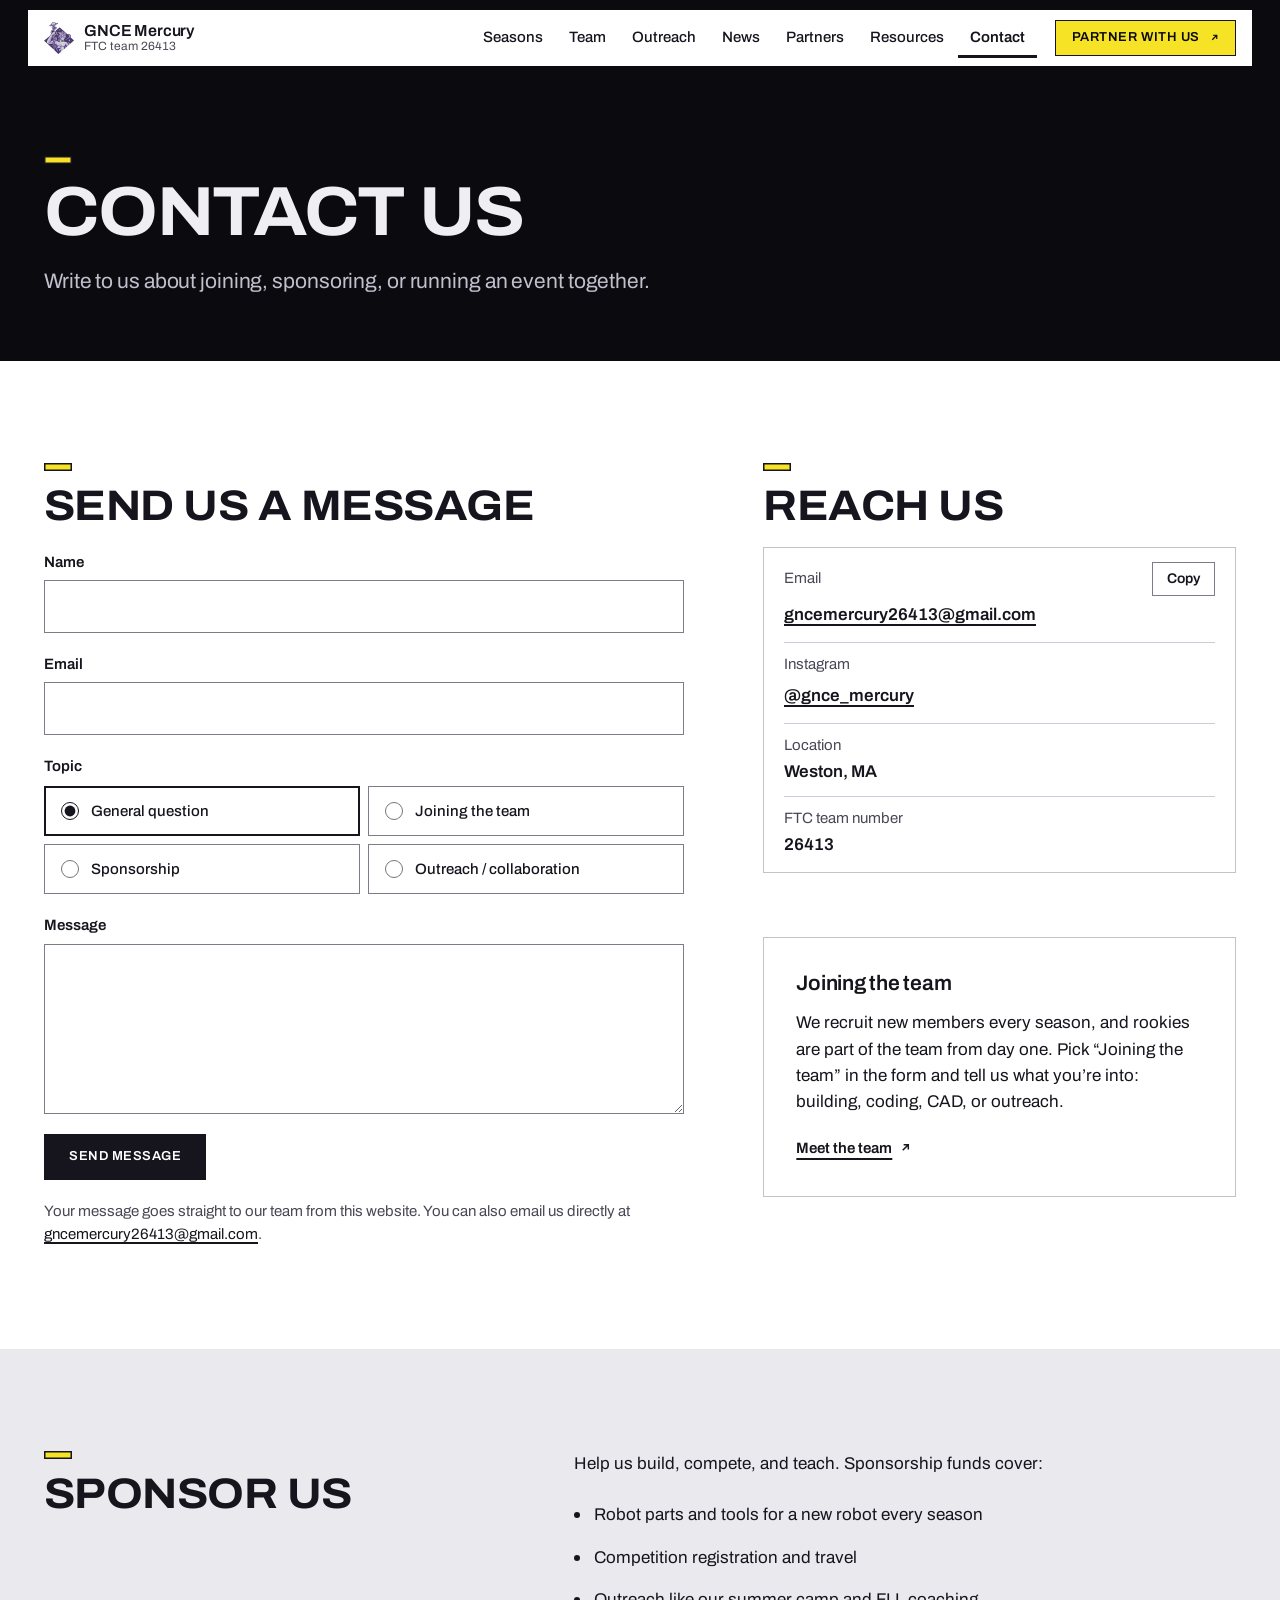
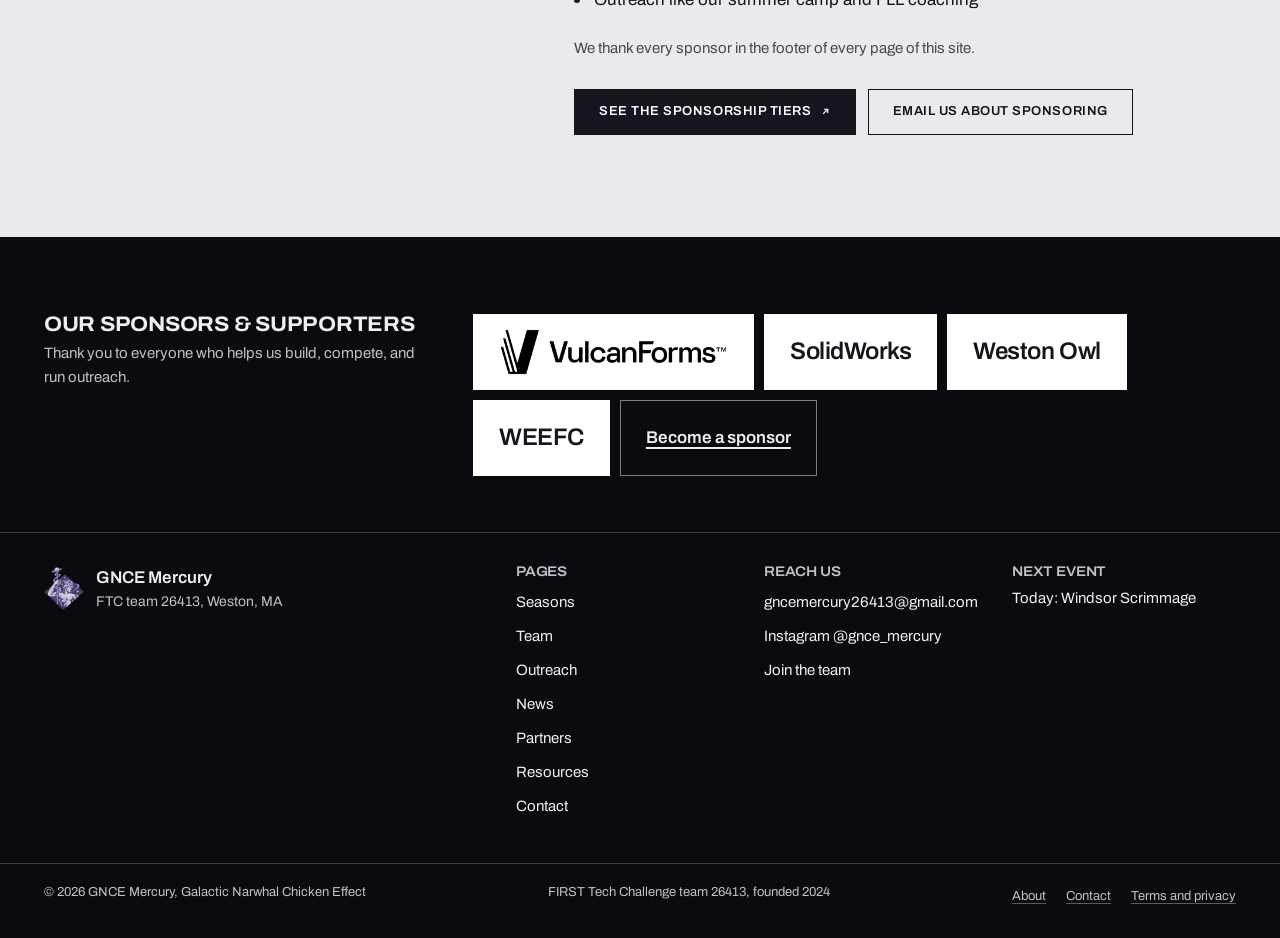
==== commit 3897f3f9: "Round 9, work in progress: opening from the study, stories, final-pass fixes Not on main yet: an ind" ====
--- a/contact.html
+++ b/contact.html
@@ -142,7 +142,7 @@
   </script>
   <!-- agent:end -->
   <link rel="preload" href="fonts/archivo-latin.woff2" as="font" type="font/woff2" crossorigin>
-  <link rel="stylesheet" href="css/style.css?v=228">
+  <link rel="stylesheet" href="css/style.css?v=229">
   <link rel="icon" href="images/logo-mark.png">
 </head>
 <body data-page="contact">
@@ -247,6 +247,6 @@
       <nav class="footer-links" aria-label="About and legal"><a href="team.html#about">About</a><a href="contact.html">Contact</a><a href="terms.html">Terms and privacy</a></nav>
     </div>
   </footer>
-  <script src="js/main.js?v=228"></script>
+  <script src="js/main.js?v=229"></script>
 </body>
 </html>
--- a/css/style.css
+++ b/css/style.css
@@ -2,8 +2,9 @@
    GNCE Mercury 26413: site styles
    Direction: a product keynote stage. Each season's robot is launched alone on a black stage,
    lit; calm white and aluminium-grey pages explain it, the people and the partners.
-   No brand hue: colour comes from the robots, the photos, the logo and the four tier metals.
-   Colours, type and radii live in :root below; change them there, not in the components.
+   Colour comes from the robots, the photos, the logo, the four tier metals and (round 9, at the end of
+   this file) the season colours: each FTC season wears its game's colour, and this season's colour is the
+   site's one signal colour. Colours, type and radii live in :root; change them there, not in the components.
    ========================================================= */
 
 @font-face {
@@ -946,20 +947,21 @@
 .nojs-nav { display: flex; flex-wrap: wrap; gap: 4px 20px; padding-block: 14px; font-weight: 600; }
 
 /* =========================================================
-   Motion. The opening (the spotlight opens onto the home stage, once per visit), the stage lighting
+   Motion. The opening (the season line-up title card on the home page, once per visit), the stage lighting
    up, page transitions, and motion that answers choosing. Nothing moves on scroll. Everything is
    visible by default: these only run when the browser supports them and the visitor has not asked
    for reduced motion.
    ========================================================= */
 @media (prefers-reduced-motion: no-preference) {
-  /* the stage lights up: the name rises, the robots step into the light one after another */
-  .launch-head h1 { animation: rise 900ms var(--ease) backwards; }
-  .launch-head p { animation: rise 900ms 120ms var(--ease) backwards; }
-  .bays .bay:nth-child(1) .bay-stage img { animation: step-in 1100ms 220ms var(--ease) backwards; }
-  .bays .bay:nth-child(2) .bay-stage img { animation: step-in 1100ms 340ms var(--ease) backwards; }
-  .bays .bay:nth-child(3) .bay-stage img { animation: step-in 1100ms 460ms var(--ease) backwards; }
-  .bay-stage::after { animation: draw 1200ms 200ms var(--ease) backwards; }
-  .bay-label, .season-cards, .partner-strip, .lineup-credit { animation: fade 900ms 640ms var(--ease) backwards; }
+  /* the stage lights up: the name rises, the robots step into the light one after another. Not on a load where
+     the opening plays (html.opened, set with .intro): there the title card is the entrance, and its pieces
+     land on a stage that is standing still. */
+  html:not(.opened) .launch-head h1 { animation: rise 900ms var(--ease) backwards; }
+  html:not(.opened) .launch-head p { animation: rise 900ms 120ms var(--ease) backwards; }
+  html:not(.opened) .bays .bay:nth-child(1) .bay-stage img { animation: step-in 1100ms 220ms var(--ease) backwards; }
+  html:not(.opened) .bays .bay:nth-child(2) .bay-stage img { animation: step-in 1100ms 340ms var(--ease) backwards; }
+  html:not(.opened) .bays .bay:nth-child(3) .bay-stage img { animation: step-in 1100ms 460ms var(--ease) backwards; }
+  html:not(.opened) :is(.bay-label, .season-cards, .partner-strip, .lineup-credit) { animation: fade 900ms 640ms var(--ease) backwards; }
   .season-head h1, .page-head h1 { animation: rise 900ms var(--ease) backwards; }
   .season-head .lead, .page-head .lead { animation: rise 900ms 120ms var(--ease) backwards; }
   .season-head-figure img { animation: step-in 1200ms 200ms var(--ease) backwards; }
@@ -967,53 +969,133 @@
 @keyframes rise { from { opacity: 0; transform: translateY(26px); } to { opacity: 1; transform: none; } }
 @keyframes fade { from { opacity: 0; } to { opacity: 1; } }
 @keyframes step-in { from { opacity: 0; transform: translateY(40px) scale(0.94); } }
-@keyframes draw { from { transform: scaleX(0); } to { transform: scaleX(1); } }
-
-/* ---------- Opening (home page, first visit of a session): the spotlight opens onto the stage ----------
-   An inline script in index.html's <head> adds .intro and .intro-stage to <html> before the first paint, once
-   per browser session and never with reduced motion (add ?intro to the address to see it again). The light
-   comes up on the Mercury mark, the name rises under it, then the spotlight opens like an iris onto the page
-   (the page is already there underneath). A click, tap, wheel or key skips it (part "intro" in js/main.js).
-   Every layer ends hidden on its own, so a failed script can never leave the page covered. */
-@property --iris { syntax: "<length>"; inherits: false; initial-value: 0px; }
+
+/* ---------- Opening (home page, first visit of a session): the season line-up title card ----------
+   An inline script in index.html's <head> adds .intro to <html> before the first paint: once per browser
+   session, never with reduced motion, on a slow or data-saving connection, or on a screen under 480px tall
+   (add ?intro to the address to see it again). The card is the <div class="opening"> at the top of index.html.
+   The beats, in milliseconds after it starts (.op-go, set once its pictures have loaded):
+     0     three colour fields rise, one per season, 70 and 120 later for the second and third
+     150   each robot comes up on its field; from 380 its year and game name
+     600   a black strap slides across the fields, carrying the team's name and logo
+     1480  every piece flies to its own place on the page underneath (the fields to the bays, the robots to
+           theirs, the name to the h1, the logo to the header) while the black behind them clears, so the
+           rest of the page comes up around them
+     2160  the pieces are the page; the lights go down on the bays that are not chosen
+   The flight is part "intro" in js/main.js. A click, tap, wheel or key ends the card at once. If js/main.js
+   never runs, the card fades by itself 3.2s after it starts, so it can never leave the page covered. */
+.opening { display: none; }
 @media (prefers-reduced-motion: no-preference) {
-  html.intro::before, html.intro body::before, html.intro body::after { position: fixed; inset: 0; pointer-events: auto; }
-  html.intro::before { /* the dark stage, with a hole that opens from the mark */
-    content: ""; z-index: 1000; background: var(--stage);
-    -webkit-mask: radial-gradient(circle at 50% 46%, transparent var(--iris), #000 calc(var(--iris) + 1px));
-    mask: radial-gradient(circle at 50% 46%, transparent var(--iris), #000 calc(var(--iris) + 1px));
-    animation: intro-iris 640ms cubic-bezier(0.7, 0, 0.2, 1) 1040ms forwards, intro-gone 1ms 1700ms forwards;
+  html.intro .opening {
+    display: grid !important; position: fixed; inset: 0; z-index: 1000; overflow: hidden;
+    grid-template-columns: repeat(3, minmax(0, 1fr)); grid-template-rows: minmax(0, 1fr);
+    color: var(--stage);
+    /* the card's measures. The name never grows past 15% of the screen's height, and the robots get the room
+       that is left between the strap and their names, so the strap never covers a robot on a short screen. */
+    --op-top: clamp(64px, 14vh, 150px);
+    --op-pad: clamp(12px, 2.2vh, 26px);
+    --op-word: min(clamp(2.5rem, 1rem + 6.6vw, 7.25rem), 15vh);
+    --op-sub: calc(var(--op-word) * 0.333);
+    --op-foot: clamp(84px, 14vh, 150px);
+    --op-strap-h: calc(2 * var(--op-pad) + 0.98 * var(--op-word) + 1.3 * var(--op-sub));
+    --op-out: cubic-bezier(0.22, 1, 0.36, 1); /* arriving */
+    --op-fly: cubic-bezier(0.6, 0, 0.2, 1);   /* moving across the screen */
+    animation: op-safety 300ms 2500ms forwards; /* the pictures never came and the script under the card did not run */
   }
-  html.intro body::before { /* the light from above, and the mark coming up in it */
-    content: ""; z-index: 1001;
-    background: /* a length here places the image's top edge: the mark sits just above the 46% line */
-      url("../images/logo-mark.png") center calc(46vh - 122px) / 104px auto no-repeat,
-      radial-gradient(circle at 50% calc(46vh - 66px), rgba(239, 238, 243, 0.13), transparent min(30vmin, 220px)),
-      conic-gradient(from 166deg at 50% -30vh, transparent 0deg, rgba(239, 238, 243, 0.055) 9deg 19deg, transparent 28deg);
-    animation: intro-mark 760ms var(--ease) 80ms backwards, intro-out 220ms cubic-bezier(0.4, 0, 1, 1) 1000ms forwards;
+  html.intro.op-go .opening { animation: op-safety-go 300ms 3200ms forwards; } /* its own name, so its clock starts when the card does */
+  .op-black { position: absolute; inset: 0; background: var(--stage); }
+  .op-field, .op-slot { grid-row: 1; min-width: 0; min-height: 0; }
+  :is(.op-field, .op-slot)[data-season="2024"] { grid-column: 1; }
+  :is(.op-field, .op-slot)[data-season="2025"] { grid-column: 2; }
+  :is(.op-field, .op-slot)[data-season="2026"] { grid-column: 3; }
+  /* each field: its season's colour with the same pool of light at the robot's feet as the bay it lands on.
+     The colour is painted as a gradient, not as a background-color: a plain colour scaled in flight shows
+     hairlines across it in Chromium (seams between its solid tiles). */
+  .op-field {
+    position: relative; margin-right: -1px; transform: scaleY(0); transform-origin: 50% 100%; will-change: transform;
+    background: radial-gradient(72% 58% at 50% 104%, rgba(255, 255, 255, 0.36), transparent 70%), linear-gradient(var(--c), var(--c));
   }
-  html.intro body::after { /* the name under the mark */
-    content: "GNCE Mercury" / ""; z-index: 1002; display: flex; justify-content: center; align-items: flex-start;
-    padding-top: calc(46vh + 18px); color: var(--on-stage); font: 600 clamp(1.75rem, 1rem + 2.4vw, 2.75rem) / 1 var(--font);
-    letter-spacing: -0.022em;
-    animation: intro-word 760ms var(--ease) 300ms backwards, intro-out 220ms cubic-bezier(0.4, 0, 1, 1) 1000ms forwards;
+  .op-slot { position: relative; display: flex; flex-direction: column; justify-content: flex-end; align-items: center; padding: 0 9% var(--op-foot); }
+  .op-robot {
+    width: auto; height: auto; max-width: 100%;
+    max-height: min(55%, calc(100% - var(--op-top) - var(--op-strap-h) - 24px)); /* of the slot above its name: 24px clear of the strap */
+    filter: drop-shadow(0 22px 18px rgba(11, 10, 15, 0.42)); will-change: transform, opacity;
   }
-  html.intro.intro-skip::before, html.intro.intro-skip body::before, html.intro.intro-skip body::after { animation: intro-out 180ms ease-in forwards; }
-
-  /* the home stage's own entrance waits for the spotlight to open (part "intro" pulls it forward on a skip) */
-  html.intro-stage .launch-head h1 { animation-delay: 1100ms; }
-  html.intro-stage .launch-head p { animation-delay: 1220ms; }
-  html.intro-stage .bays .bay:nth-child(1) .bay-stage img { animation-delay: 1320ms; }
-  html.intro-stage .bays .bay:nth-child(2) .bay-stage img { animation-delay: 1440ms; }
-  html.intro-stage .bays .bay:nth-child(3) .bay-stage img { animation-delay: 1560ms; }
-  html.intro-stage .bay-stage::after { animation-delay: 1300ms; }
-  html.intro-stage .bay-label, html.intro-stage .season-cards, html.intro-stage .partner-strip, html.intro-stage .lineup-credit { animation-delay: 1740ms; }
-}
-@keyframes intro-mark { from { opacity: 0; transform: scale(0.94); filter: brightness(0.3); } }
-@keyframes intro-word { from { opacity: 0; transform: translateY(14px); } }
+  .op-name { position: absolute; left: clamp(16px, 2.2vw, 32px); right: 14px; bottom: clamp(18px, 3.6vh, 36px); margin: 0; display: grid; gap: 3px; }
+  .op-name span { font-size: 0.875rem; font-weight: 500; font-variant-numeric: tabular-nums; }
+  .op-name b { font-stretch: 125%; font-weight: 700; font-size: clamp(1.125rem, 0.5rem + 1.7vw, 2rem); line-height: 1.04; letter-spacing: -0.01em; }
+  .op-strap { position: absolute; left: 0; right: 0; top: var(--op-top); padding-block: var(--op-pad); color: var(--on-stage); transform: translateX(-101%); }
+  .op-strap::before { content: ""; position: absolute; inset: 0; background: linear-gradient(var(--stage), var(--stage)); transform-origin: 0 0; }
+  .op-strap .container { position: relative; display: flex; align-items: center; gap: clamp(14px, 2vw, 28px); }
+  .op-logo { width: calc(var(--op-word) * 0.83); height: auto; flex: none; transform-origin: 0 0; }
+  .op-strap p { margin: 0; display: grid; justify-items: start; min-width: 0; }
+  /* the name is set exactly as the page's h1 is (weight, width, letter-spacing), so when it lands it is the h1 */
+  .op-word { display: block; font-weight: 800; font-stretch: 108%; letter-spacing: -0.025em; line-height: 0.98; font-size: var(--op-word); white-space: nowrap; }
+  .op-word span { display: inline-block; transform-origin: 0 0; } /* each word flies to its own place in the h1, on one line or two */
+  .op-sub { display: block; font-weight: 400; font-stretch: 108%; color: var(--on-stage-2); font-size: var(--op-sub); letter-spacing: 0.01em; line-height: 1; margin-top: 0.3em; white-space: nowrap; transform-origin: 0 0; }
+
+  /* the card builds. Until it starts, the pieces that would show early stay out of sight; each then arrives
+     once, from its own start: the strap's name and logo ride in on the strap. Only transforms and opacity move. */
+  html.intro:not(.op-go) :is(.op-robot, .op-name) { visibility: hidden; }
+  html.op-go .op-field { animation: op-field 520ms var(--op-out) forwards; }
+  html.op-go .op-field[data-season="2025"] { animation-delay: 70ms; }
+  html.op-go .op-field[data-season="2026"] { animation-delay: 120ms; }
+  html.op-go .op-robot { animation: op-robot 640ms var(--op-out) 150ms backwards; }
+  html.op-go .op-slot[data-season="2025"] .op-robot { animation-delay: 230ms; }
+  html.op-go .op-slot[data-season="2026"] .op-robot { animation-delay: 290ms; }
+  html.op-go .op-name { animation: op-name 420ms var(--op-out) 380ms backwards; }
+  html.op-go .op-slot[data-season="2025"] .op-name { animation-delay: 440ms; }
+  html.op-go .op-slot[data-season="2026"] .op-name { animation-delay: 480ms; }
+  html.op-go .op-strap { animation: op-strap 520ms var(--op-out) 600ms forwards; }
+
+  /* the flight (part "intro" adds .is-flying and moves the pieces): the black behind the card clears while the
+     pieces are on their way, and the card stops taking clicks, so the page is usable the moment it shows.
+     The real pieces wait out of sight (html.op-landing) until the flown ones are on them. */
+  html.op-go .opening.is-flying { pointer-events: none; }
+  html.op-go .opening.is-flying .op-strap { transform: none; animation: none; }
+  .opening.is-flying .op-black { opacity: 0; transition: opacity 340ms linear 220ms; }
+  .opening.is-flying .op-strap::before { transform: var(--strap-to, none); transition: transform 680ms var(--op-fly); } /* the band closes to a plate behind the name */
+  html.op-landing :is(#launch-title, .site-header .brand img, .bay-stage) { visibility: hidden; }
+
+  /* phones: the name on top, then one row per season */
+  @media (max-width: 720px) {
+    html.intro .opening { grid-template-columns: minmax(0, 1fr); grid-template-rows: 23% repeat(3, minmax(0, 1fr)); --op-word: min(13vw, 4rem); --op-sub: min(5vw, 1.375rem); }
+    :is(.op-field, .op-slot)[data-season] { grid-column: 1; }
+    :is(.op-field, .op-slot)[data-season="2024"] { grid-row: 2; }
+    :is(.op-field, .op-slot)[data-season="2025"] { grid-row: 3; }
+    :is(.op-field, .op-slot)[data-season="2026"] { grid-row: 4; }
+    .op-field { margin-right: 0; margin-bottom: -1px; transform: scaleX(0); transform-origin: 0 50%; }
+    .op-slot { flex-direction: row; justify-content: flex-end; align-items: flex-end; padding: 0 16px 14px 0; }
+    .op-robot { max-height: 80%; max-width: 46%; }
+    .op-name { left: 16px; right: 50%; bottom: 16px; }
+    .op-name b { font-size: clamp(1.125rem, 5.6vw, 1.5rem); }
+    .op-strap { top: 0; height: 23%; padding-block: 0; display: flex; align-items: center; transform: none; }
+    .op-strap .container { gap: 12px; }
+    .op-logo { width: 44px; }
+    .op-word { white-space: normal; }
+    .op-word span { display: block; }
+    /* the name is there first (it is at the top), then the rows run down the screen */
+    html.op-go .op-strap { animation: none; }
+    html.op-go .op-strap p, html.op-go .op-logo { animation: op-name 420ms var(--op-out) 40ms backwards; }
+    html.op-go .op-field { animation-delay: 120ms; }
+    html.op-go .op-field[data-season="2025"] { animation-delay: 190ms; }
+    html.op-go .op-field[data-season="2026"] { animation-delay: 240ms; }
+    html.op-go .op-robot { animation-delay: 270ms; }
+    html.op-go .op-slot[data-season="2025"] .op-robot { animation-delay: 340ms; }
+    html.op-go .op-slot[data-season="2026"] .op-robot { animation-delay: 390ms; }
+    html.op-go .op-name { animation-delay: 480ms; }
+    html.op-go .op-slot[data-season="2025"] .op-name { animation-delay: 530ms; }
+    html.op-go .op-slot[data-season="2026"] .op-name { animation-delay: 560ms; }
+  }
+  html.intro.intro-skip .opening { animation: intro-out 180ms cubic-bezier(0.4, 0, 1, 1) forwards; pointer-events: none; }
+}
+@keyframes op-field { to { transform: none; } }
+@keyframes op-robot { from { opacity: 0; transform: translateY(48px) scale(0.94); } }
+@keyframes op-name { from { opacity: 0; transform: translateY(10px); } }
+@keyframes op-strap { to { transform: none; } }
+@keyframes op-safety { to { visibility: hidden; opacity: 0; } }
+@keyframes op-safety-go { to { visibility: hidden; opacity: 0; } }
 @keyframes intro-out { to { opacity: 0; visibility: hidden; } }
-@keyframes intro-iris { to { --iris: 150vmax; } }
-@keyframes intro-gone { to { visibility: hidden; } }
 
 /* ---------- Page transitions: the lights go down on the page you leave, the next one rises ----------
    Cross-page view transitions (Chrome, Edge, Safari 18.2+). The header keeps its own name so it stays put;
@@ -1121,7 +1203,7 @@
 
 /* ---------- Motion preferences ---------- */
 @media (prefers-reduced-motion: reduce) {
-  *, *::before, *::after { animation-duration: 0.01ms !important; animation-iteration-count: 1 !important; transition-duration: 0.01ms !important; scroll-behavior: auto !important; }
+  *, *::before, *::after { animation-duration: 0.01ms !important; animation-delay: 0s !important; animation-iteration-count: 1 !important; transition-duration: 0.01ms !important; transition-delay: 0s !important; scroll-behavior: auto !important; }
   @view-transition { navigation: none; }
 }
 
@@ -1132,7 +1214,7 @@
   .year-panel[hidden] { display: block !important; }
   .callouts[hidden] { display: grid !important; }
   .callout-note { display: none !important; }
-  html.intro::before, html.intro body::before, html.intro body::after { display: none !important; }
+  .opening { display: none !important; }
   .launch *, .season-head *, .band--stage * { color: #000 !important; }
   .tiers td { background: none !important; }
   .budget .key { -webkit-print-color-adjust: exact; print-color-adjust: exact; }
@@ -1316,3 +1398,294 @@
 /* a closing call on the stage runs into the black footer: a line keeps the two apart */
 main:has(> .band--stage:last-child) + .site-footer { padding-top: 0; }
 main:has(> .band--stage:last-child) + .site-footer .footer-sponsors { border-top: 1px solid var(--rule-stage); padding-top: clamp(52px, 6vw, 84px); }
+
+
+/* =========================================================
+   Round 9: season liveries and a site that answers (Andy: "reference the mclaren page and build more
+   interactive and somewhat colorful page").
+   Colour, the McLaren way: one saturated colour in solid blocks at a few fixed places, and full-colour
+   pictures. Ours has a reason: every FTC season has a game, and each game has a colour. Each season wears its
+   game's colour wherever that season is shown (its bay on the home stage, its card, its page head, its rows).
+   This season's colour is also the site's one signal colour, like a racing livery repainted every year: the
+   sponsor action, the bar above section headings, the "next" marks and the previous/next controls.
+   To repaint the site for a new season: add the new game's colour below and point --season at it.
+   To keep the seasons' colours but drop the signal colour: --season: var(--ink); --on-season: #fff.
+   Never: colour as a page background behind reading text, tinted table columns, gradients of colour, violet.
+   ========================================================= */
+:root {
+  /* each game's colour comes from FIRST's own style guide for that season (the colour palette on its one page):
+     firstinspires.org > Resources > Season brand downloads */
+  --itd: #0083AE;            /* INTO THE DEEP, 2024-25: the ocean blue (PMS 7704 C) */
+  --decode: #92DBAC;         /* DECODE, 2025-26: the green of its badge (PMS 353 C) */
+  --biobuzz: #F7E326;        /* BIOBUZZ, 2026-27: the yellow of its honeycomb (PMS 102 C) */
+  --season: var(--biobuzz);  /* THIS season: the site's signal colour */
+  --on-season: var(--stage); /* text on the signal colour (ink: every season colour so far is a light one) */
+}
+[data-season="2024"] { --c: var(--itd); }
+[data-season="2025"] { --c: var(--decode); }
+[data-season="2026"] { --c: var(--biobuzz); }
+/* shades worked out from the colours above, so a new season needs one value only:
+   --c-dim / --c-mid: a season's colour with the lights down (an unchosen bay) and half up (that bay under the mouse);
+   --season-press: the signal colour's hover. Browsers without these colour functions get plain values. */
+:root { --season-press: var(--season); }
+[data-season] { --c-dim: var(--stage-raise); --c-mid: var(--stage-raise); }
+@supports (color: color-mix(in oklab, red, blue)) {
+  :root { --season-press: color-mix(in oklab, var(--season) 86%, var(--ink)); }
+  [data-season] { --c-dim: color-mix(in oklab, var(--c) 17%, var(--stage)); --c-mid: color-mix(in oklab, var(--c) 42%, var(--stage)); }
+}
+@supports (color: oklch(from red l c h)) {
+  [data-season] { --c-dim: oklch(from var(--c) 0.3 calc(c * 0.55) h); --c-mid: oklch(from var(--c) 0.44 calc(c * 0.75) h); }
+}
+::selection { background: var(--season); color: var(--on-season); }
+
+/* ---------- Home stage: each robot stands on its season's colour; the chosen one is lit ---------- */
+.bays { gap: 6px; }
+.bay { padding: 0; }
+.bay-stage {
+  padding: 18px 7% 20px; overflow: hidden;
+  background-color: var(--c-dim, var(--stage-raise)); /* its own colour, lights down */
+  transition: background-color 520ms var(--ease);
+}
+.bay-stage::after { content: none; }
+.bay-stage::before { /* the light on a lit field: a pool at the robot's feet */
+  inset: 0; clip-path: none;
+  background: radial-gradient(72% 58% at 50% 104%, rgba(255, 255, 255, 0.36), transparent 70%);
+}
+.bay-stage img { filter: drop-shadow(0 16px 14px rgba(11, 10, 15, 0.4)); }
+.lineup.is-ready .bay[aria-selected="true"] .bay-stage { background-color: var(--c); }
+.lineup.is-ready .bay[aria-selected="false"] .bay-stage img { opacity: 0.55; filter: grayscale(0.8) brightness(0.72) drop-shadow(0 16px 14px rgba(11, 10, 15, 0.4)); transform: scale(0.94) translateY(6px); }
+@media (hover: hover) {
+  .lineup.is-ready .bay[aria-selected="false"]:hover .bay-stage { background-color: var(--c-mid); }
+  .lineup.is-ready .bay[aria-selected="false"]:hover .bay-stage img { opacity: 0.9; filter: grayscale(0.2) brightness(0.95) drop-shadow(0 16px 14px rgba(11, 10, 15, 0.4)); transform: scale(0.97); }
+}
+@media (scripting: none) { .bay-stage { background-color: var(--c); } .bay-stage::before { opacity: 1; } }
+/* while the opening's card lands (part "intro"), every bay is lit; then the lights go down on the unchosen ones */
+.lineup.is-ready.is-arriving .bay[aria-selected] .bay-stage { background-color: var(--c); }
+.lineup.is-ready.is-arriving .bay[aria-selected] .bay-stage::before { opacity: 1; }
+.lineup.is-ready.is-arriving .bay[aria-selected] .bay-stage img { opacity: 1; filter: drop-shadow(0 16px 14px rgba(11, 10, 15, 0.4)); transform: none; }
+.lineup.is-still, .lineup.is-still *, .lineup.is-still *::before { transition: none !important; }
+.bay-label { flex: 1; align-content: start; justify-items: start; text-align: left; gap: 3px; padding: 12px 14px 14px; background: var(--stage-raise); transition: background-color 320ms var(--ease), color 320ms var(--ease); }
+.lineup.is-ready .bay[aria-selected="true"] .bay-label { background: #fff; color: var(--ink); }
+.lineup.is-ready .bay[aria-selected="true"] :is(.bay-no, .bay-status) { color: var(--steel); }
+.lineup.is-ready .bay[aria-selected="true"] .bay-no .dia { background: var(--c); box-shadow: inset 0 0 0 1px var(--ink); }
+.bay-no .dia { width: 8px; height: 8px; }
+.bay:focus-visible { outline-offset: 2px; }
+/* narrow phones: the three labels need 308px at full padding, more than a 320px screen has. Tighter labels keep
+   all three bays inside the page and leave the chosen one the spare room */
+@media (max-width: 400px) { .bays { gap: 4px; } .bay-label { padding-inline: 8px; } }
+.season-card h2 { color: var(--c, var(--on-stage)); }
+
+/* the signal colour: the sponsor action. Every block of the signal colour carries an ink keyline, as the yellow
+   shapes in the BIOBUZZ logo do; it also keeps a light colour's edge clear on white. */
+.header-cta, .header-cta:hover, .btn--season, .btn--season:hover { background: var(--season); border-color: var(--ink); color: var(--on-season); }
+@media (hover: hover) and (pointer: fine) { .header-cta:hover, .btn--season:hover { background: var(--season-press); } } /* a tap never leaves it darkened */
+.header-cta[aria-current="page"], .header-cta[aria-current="page"]:hover { background: transparent; border-color: var(--ink); color: var(--ink); }
+
+/* one solid block of the signal colour per page at most: the sponsor box that closes the home page */
+.band--stage .ruled--season:not(.tile):not(.entry):not(.pull):not(.facts) { background: var(--season); border-color: var(--ink); color: var(--on-season); } /* outranks round 7's box rule for the stage */
+.band--stage .ruled--season :is(h3, p) { color: var(--on-season); }
+.split:has(> .ruled--season) { align-items: stretch; } /* the two closing boxes stand at one height */
+.ruled--season .btn:focus-visible { outline-color: var(--ink); }
+/* in the phone menu the sponsor action wears it too */
+@media (max-width: 1080px) { .site-header.is-open .nav .nav-cta { background: var(--season); color: var(--on-season); border: 1.5px solid var(--ink); } }
+
+/* the bar above section headings, and the calendar's next event, wear this season's colour; on a season's own
+   page (<main data-season="…">) the bars wear that season's */
+:is(.page-head, .partner-head) h1::before,
+:is(.section-head, .sheet-grid, .rail, .year-panel) > h2:not(.h3)::before,
+.split > h2:not(.h3):first-child::before,
+.split > * > h2:not(.h3):first-child::before,
+.split > * > .prose > h2:not(.h3):first-child::before,
+.close-grid > div:first-child > h2:first-child::before,
+.band--stage > .container > h2:first-child::before,
+.terms > h2:not(.h3)::before { background: var(--c, var(--season)); height: 8px; box-shadow: inset 0 0 0 1.5px var(--ink); margin-bottom: 14px; } /* 8 + 14: the same room as the 4px bar and its 18px had */
+.calendar li.is-next, .calendar li.is-today { background: var(--season) !important; border-color: var(--ink); box-shadow: inset 0 0 0 0.5px var(--ink); color: var(--on-season); }
+.calendar li.is-next time, .calendar li.is-today time { color: var(--on-season); opacity: 0.78; }
+
+/* ---------- Seasons: each robot on its season's colour (the index rows, the season heads, the pagers, the record) ---------- */
+.season-row .sr-media { background: var(--c, var(--stage)); }
+.season-row .sr-media::before { background: radial-gradient(60% 50% at 50% 104%, rgba(255, 255, 255, 0.36), transparent 70%); }
+.season-row .sr-media img { filter: drop-shadow(0 14px 12px rgba(11, 10, 15, 0.4)); }
+.season-head-figure { background: var(--c, transparent); padding: clamp(20px, 3vw, 44px) clamp(16px, 3vw, 44px) clamp(18px, 2.4vw, 30px); overflow: hidden; }
+.season-head-figure::before { inset: 0; background: radial-gradient(64% 52% at 50% 104%, rgba(255, 255, 255, 0.36), transparent 70%); }
+.season-head-figure img { filter: drop-shadow(0 20px 16px rgba(11, 10, 15, 0.42)); }
+.pager-media { background: var(--c, var(--stage)); }
+.pager-media img { filter: drop-shadow(0 6px 6px rgba(11, 10, 15, 0.35)); }
+.results-table .r-season a::before { content: ""; display: inline-block; width: 10px; height: 10px; margin-right: 8px; background: var(--c, var(--ink)); box-shadow: inset 0 0 0 1px var(--ink); }
+
+/* ---------- The site answers: hover and press ----------
+   Only with a mouse (fine pointer); keyboard focus shows the same states through :focus-visible where it matters.
+   Buttons step up 1px and press down; a card that is a link lifts 2px and its line darkens; a picture inside a
+   link grows a little inside its frame; arrows move (round 8). Nothing here runs because the page scrolled. */
+.btn { transition: background-color 150ms var(--ease), color 150ms var(--ease), border-color 150ms var(--ease), transform 150ms var(--ease); }
+@media (hover: hover) and (pointer: fine) {
+  .btn:hover { transform: translateY(-1px); }
+  .lift { transition: transform 180ms var(--ease), border-color 180ms var(--ease), box-shadow 180ms var(--ease); }
+  .lift:hover { transform: translateY(-2px); border-color: var(--ink); }
+  .zoom { overflow: hidden; }
+  .zoom img { transition: transform 600ms var(--ease); }
+  a:hover .zoom img, .zoom:hover img, a.zoom:hover img { transform: scale(1.03); }
+}
+.btn:active { transform: translateY(1px) scale(0.985); transition-duration: 90ms; }
+@media (prefers-reduced-motion: reduce) { .btn:hover, .btn:active, .lift:hover, .zoom:hover img, a:hover .zoom img { transform: none; } }
+
+/* ---------- Card strip: a row of cards the visitor moves (arrow buttons, drag, swipe, Tab); it never moves by
+   itself. The row is <ul class="card-strip" data-strip> (.strip alone is the photo strip in the outreach galleries). ---------- */
+.strip-bar { display: flex; flex-wrap: wrap; align-items: center; justify-content: space-between; gap: 14px 24px; margin: -12px 0 22px; }
+.strip-nav { display: flex; gap: 6px; }
+.strip-btn {
+  width: 46px; height: 46px; display: grid; place-items: center; padding: 0; border: 0; flex: none;
+  background: var(--season); color: var(--on-season); box-shadow: inset 0 0 0 1.5px var(--ink);
+  transition: background-color 150ms var(--ease), color 150ms var(--ease), transform 150ms var(--ease);
+}
+.strip-btn svg { width: 16px; height: 16px; }
+.strip-btn, .play, .story-pick, .viewer-close { -webkit-user-select: none; user-select: none; } /* a long press on a control never selects its label */
+.strip-btn[aria-disabled="true"] { background: var(--alu-deep); color: var(--quiet); box-shadow: none; cursor: default; } /* at the end of the row; it keeps the focus */
+.band--grey .strip-btn[aria-disabled="true"] { background: var(--paper); }
+.viewer .strip-btn[aria-disabled="true"] { background: var(--stage-raise); color: var(--on-stage-3); }
+@media (hover: hover) and (pointer: fine) { .strip-btn:not([aria-disabled="true"]):hover { background: var(--season-press); } }
+.strip-btn:not([aria-disabled="true"]):active { transform: scale(0.94); transition-duration: 90ms; }
+.strip-nav[hidden] { display: none; }
+.card-strip {
+  list-style: none; display: flex; gap: 10px; margin: 0; overflow-x: auto; overscroll-behavior-x: contain;
+  /* the first card starts on the content's left edge; the row runs off the right edge of the screen */
+  padding: 4px max(var(--gutter), calc((100% - var(--max)) / 2)) 12px;
+  scroll-padding-inline: max(var(--gutter), calc((100% - var(--max)) / 2));
+  scrollbar-width: none;
+}
+.card-strip::-webkit-scrollbar { display: none; }
+.card-strip > li { flex: none; }
+/* under a finger the row comes to rest on a card's edge (a mouse drags it freely: part "strip" in js/main.js) */
+@media (pointer: coarse) { .card-strip { scroll-snap-type: x proximity; } .card-strip > li { scroll-snap-align: start; } }
+.card-strip.is-dragging { cursor: grabbing; user-select: none; }
+.card-strip.is-dragging a { pointer-events: none; }
+.strip-card {
+  position: relative; display: block; height: clamp(280px, 28vw, 390px); aspect-ratio: 4 / 5; overflow: hidden;
+  background: var(--stage-raise); color: #fff; text-decoration: none;
+}
+.strip-card--wide { aspect-ratio: 927 / 626; max-width: min(927px, 100vw - 56px); }
+.strip-card img { width: 100%; height: 100%; object-fit: cover; object-position: 50% 22%; transition: transform 600ms var(--ease); -webkit-user-drag: none; user-select: none; }
+.strip-card--wide img { object-position: 50% 50%; }
+.strip-label { position: absolute; inset: auto 0 0 0; display: grid; gap: 1px; padding: 60px 44px 14px 16px; background: linear-gradient(180deg, rgba(11, 10, 15, 0), rgba(11, 10, 15, 0.88) 64%); }
+.strip-label b { font-weight: 600; font-size: 1.0625rem; line-height: 1.2; }
+.strip-label > span { font-size: 0.8125rem; color: var(--on-stage-2); }
+.strip-card--plain .strip-label { background: none; }
+.strip-card::after { /* the arrow, in this season's colour */
+  content: ""; position: absolute; right: 16px; bottom: 19px; width: 12px; height: 12px; background: var(--season);
+  -webkit-mask: var(--arrow) center / contain no-repeat; mask: var(--arrow) center / contain no-repeat; transition: transform 160ms var(--ease);
+}
+.strip-card:hover { color: #fff; }
+.strip-card:focus-visible { outline: 2px solid var(--ink); outline-offset: 2px; }
+@media (hover: hover) and (pointer: fine) {
+  .strip-card:hover img { transform: scale(1.03); }
+  .strip-card:hover::after { transform: translate(2px, -2px); }
+}
+.strip-foot { margin: 14px 0 0; color: var(--steel); max-width: 62ch; }
+@media (forced-colors: active) { .strip-card::after { display: none; } }
+
+/* ---------- Stories (home outreach) ----------
+   Phones and no JavaScript: one card per story (photo, title, date, a sentence, a link), swiped sideways on
+   phones. Wide screens with JavaScript (part "stories"): one big frame on the left, the stories as a column of
+   equal rows on the right, and under the frame the chosen story's sentence and link. Choosing a story changes
+   the photo and that text; the rows never move, so nothing shifts under the pointer or further down the page
+   (the text under the frame keeps the room of the longest story). */
+.stories {
+  display: flex; gap: 12px; overflow-x: auto; scroll-snap-type: x proximity; scrollbar-width: none;
+  margin-inline: calc(-1 * var(--gutter)); padding: 0 var(--gutter) 8px; scroll-padding-inline: var(--gutter);
+  overscroll-behavior-x: contain; /* a swipe at the row's end never becomes the browser's Back */
+}
+.stories::-webkit-scrollbar { display: none; }
+.story { flex: 0 0 min(84%, 420px); scroll-snap-align: start; display: grid; gap: 14px; align-content: start; padding: 12px 12px 18px; background: var(--paper); border: 1px solid var(--box-line); }
+.story-photo { margin: 0; }
+.story-photo img { width: 100%; aspect-ratio: 4 / 3; object-fit: cover; }
+.story-text { display: grid; gap: 6px; justify-items: start; padding-inline: 4px; }
+.story-text h3 { font-size: 1.1875rem; line-height: 1.22; margin: 0; }
+@media (min-width: 1200px) { .stories.is-ready .story-text h3 { font-size: 1.3125rem; } }
+.story-text .dateline { margin: 0; }
+.story-text > p { margin: 0; }
+.story-pick { font: inherit; color: inherit; letter-spacing: inherit; background: none; border: 0; padding: 0; margin: 0; text-align: left; cursor: pointer; }
+@media (min-width: 900px) {
+  .stories { display: grid; grid-template-columns: 1fr 1fr; gap: 16px; overflow: visible; margin-inline: 0; padding: 0; }
+  .stories.is-ready {
+    grid-template-columns: minmax(0, 7fr) minmax(0, 5fr); grid-template-rows: repeat(var(--stories, 4), minmax(min-content, 1fr)) auto;
+    gap: 0 clamp(20px, 2.6vw, 40px); align-items: stretch;
+  }
+  .stories.is-ready .story-stage { grid-column: 1; grid-row: 1 / span var(--stories, 4); position: relative; aspect-ratio: 4 / 3; min-height: 100%; overflow: hidden; background: var(--stage); }
+  .stories.is-ready .story-stage .story-photo { position: absolute; inset: 0; opacity: 0; visibility: hidden; transition: opacity 320ms var(--ease), visibility 0s linear 320ms; }
+  .stories.is-ready .story-stage .story-photo.is-on { opacity: 1; visibility: visible; transition: opacity 320ms var(--ease); }
+  .stories.is-ready .story-stage img { width: 100%; height: 100%; aspect-ratio: auto; object-fit: cover; }
+  /* the rows: equal shares of the frame's height, a line between them, the chosen one marked like a tab */
+  .stories.is-ready .story {
+    grid-column: 2; position: relative; display: grid; align-content: center; gap: 0; padding: 12px 20px 12px 26px;
+    background: transparent; border: 0; border-top: 1px solid var(--box-line); cursor: pointer;
+    transition: background-color 200ms var(--ease);
+  }
+  .stories.is-ready .story:last-of-type { border-bottom: 1px solid var(--box-line); }
+  .stories.is-ready .story::before { /* the marker: this season's colour on the chosen row */
+    content: ""; position: absolute; left: 0; top: -1px; bottom: -1px; width: 8px; background: transparent;
+    transition: background-color 200ms var(--ease), box-shadow 200ms var(--ease);
+  }
+  .stories.is-ready .story.is-on { background: var(--paper); cursor: default; }
+  .stories.is-ready .story.is-on::before { background: var(--season); box-shadow: inset 0 0 0 1.5px var(--ink); }
+  .stories.is-ready .story-text { padding-inline: 0; gap: 4px; }
+  .stories.is-ready .story:not(.is-on) h3 { color: var(--steel); }
+  @media (hover: hover) and (pointer: fine) {
+    .stories.is-ready .story:not(.is-on):hover { background: color-mix(in srgb, var(--paper) 55%, transparent); }
+    .stories.is-ready .story:not(.is-on):hover h3 { color: var(--ink); }
+    .stories.is-ready .story:not(.is-on):hover::before { background: var(--quiet); }
+  }
+  .stories.is-ready .story-pick::after { content: ""; position: absolute; inset: 0; } /* the button is the whole row */
+  .stories.is-ready .story-pick:focus-visible { outline: none; }
+  .stories.is-ready .story:has(.story-pick:focus-visible) { outline: 2px solid var(--ink); outline-offset: -2px; }
+  /* under the frame: the chosen story's sentence and link. All the stories' notes share one cell, so the cell
+     is as tall as the longest and choosing never moves the page */
+  .stories.is-ready .story-notes { grid-column: 1; grid-row: calc(var(--stories, 4) + 1); display: grid; padding-top: 16px; }
+  .stories.is-ready .story-note { grid-area: 1 / 1; display: grid; gap: 8px; justify-items: start; align-content: start; visibility: hidden; opacity: 0; transition: opacity 240ms var(--ease), visibility 0s linear 240ms; }
+  .stories.is-ready .story-note.is-on { visibility: visible; opacity: 1; transition: opacity 240ms var(--ease); }
+  .stories.is-ready .story-note p { margin: 0; max-width: 64ch; }
+  .stories.is-measuring, .stories.is-measuring * { transition: none !important; }
+}
+
+/* ---------- Latest news (home): two cards; a video card gets a play button over its poster ---------- */
+.news-cards { display: grid; gap: clamp(28px, 3vw, 40px) clamp(20px, 2.6vw, 36px); grid-template-columns: minmax(0, 1fr); }
+@media (min-width: 760px) { .news-cards { grid-template-columns: 1fr 1fr; } }
+.news-card { display: grid; gap: 8px; align-content: start; }
+[data-video] { position: relative; }
+.news-media { position: relative; display: block; aspect-ratio: 16 / 9; overflow: hidden; margin: 0 0 8px; background: var(--stage); }
+.news-media img, .news-media video { width: 100%; height: 100%; object-fit: cover; transition: transform 600ms var(--ease); }
+.news-card .dateline { margin: 0; }
+.news-card h3 { font-size: clamp(1.25rem, 1rem + 0.8vw, 1.625rem); letter-spacing: -0.014em; line-height: 1.16; }
+.news-card h3 a { display: inline-block; padding-block: 3px; margin-block: -3px; text-decoration: none; } /* a 24px target without moving the line */
+.news-card h3 a:hover { text-decoration: underline; text-decoration-thickness: 2px; text-underline-offset: 0.16em; }
+.news-card > p:last-child { margin: 0; color: var(--steel); max-width: 60ch; }
+@media (hover: hover) and (pointer: fine) { .news-card:hover .news-media img { transform: scale(1.03); } }
+.play {
+  position: absolute; left: 0; bottom: 0; display: inline-flex; align-items: center; gap: 12px; min-height: 52px; padding: 0 20px 0 18px; border: 0;
+  background: var(--season); color: var(--on-season); box-shadow: inset 0 0 0 1.5px var(--ink); font-weight: 600; font-size: 0.8125rem; letter-spacing: 0.04em; text-transform: uppercase;
+  transition: background-color 150ms var(--ease), transform 150ms var(--ease);
+}
+.play svg { width: 14px; height: 14px; }
+@media (hover: hover) and (pointer: fine) { .play:hover { background: var(--season-press); } }
+.play:active { transform: scale(0.97); transition-duration: 90ms; }
+.play:focus-visible { outline: 2px solid var(--ink); outline-offset: -6px; }
+
+/* ---------- Photo viewer: a photo in an outreach gallery opens large (arrows, swipe, Esc) ---------- */
+[data-viewable] { cursor: zoom-in; touch-action: manipulation; transition: filter 160ms var(--ease); }
+@media (hover: hover) and (pointer: fine) { [data-viewable]:hover { filter: brightness(1.08); } } /* a photo that opens answers the mouse */
+html:has(.viewer[open]) { overflow: hidden; } /* the page behind stays where it is */
+[data-viewable]:focus-visible { outline: 2px solid var(--ink); outline-offset: 2px; }
+.viewer { width: 100vw; height: 100dvh; max-width: none; max-height: none; margin: 0; padding: 0; border: 0; background: rgba(11, 10, 15, 0.96); color: var(--on-stage); overflow: hidden; overscroll-behavior: contain; }
+.viewer::backdrop { background: rgba(11, 10, 15, 0.6); }
+.viewer[open] { display: grid; grid-template-rows: auto minmax(0, 1fr) auto; animation: fade 180ms var(--ease) both; }
+.viewer-top, .viewer-foot { display: flex; align-items: center; justify-content: space-between; gap: 16px; padding: 12px clamp(12px, 2vw, 24px); }
+.viewer-count { font-size: var(--fs-sm); color: var(--on-stage-2); font-variant-numeric: tabular-nums; }
+.viewer-stage { display: grid; place-items: center; min-height: 0; padding-inline: clamp(12px, 2vw, 24px); touch-action: pan-y pinch-zoom; } /* a sideways swipe is ours (next/previous photo); pinching still zooms */
+.viewer-stage img { max-width: 100%; max-height: 100%; width: auto; height: auto; object-fit: contain; }
+.viewer-stage img.is-in { animation: fade 220ms var(--ease) both; }
+.viewer-cap { margin: 0; font-size: var(--fs-sm); color: var(--on-stage-2); max-width: 72ch; }
+.viewer .strip-nav { flex: none; }
+.viewer :focus-visible { outline-color: #fff; }
+.viewer-close { min-height: 46px; padding: 0 18px; border: 1.5px solid rgba(239, 238, 243, 0.62); background: transparent; color: var(--on-stage); font-weight: 600; font-size: 0.8125rem; letter-spacing: 0.04em; text-transform: uppercase; }
+@media (hover: hover) and (pointer: fine) { .viewer-close:hover { background: var(--on-stage); color: var(--ink); } }
+.viewer-close:active { background: var(--on-stage); color: var(--ink); }
+@media (max-width: 600px) { .viewer-foot { flex-direction: column-reverse; align-items: stretch; } .viewer .strip-nav { justify-content: flex-end; } }
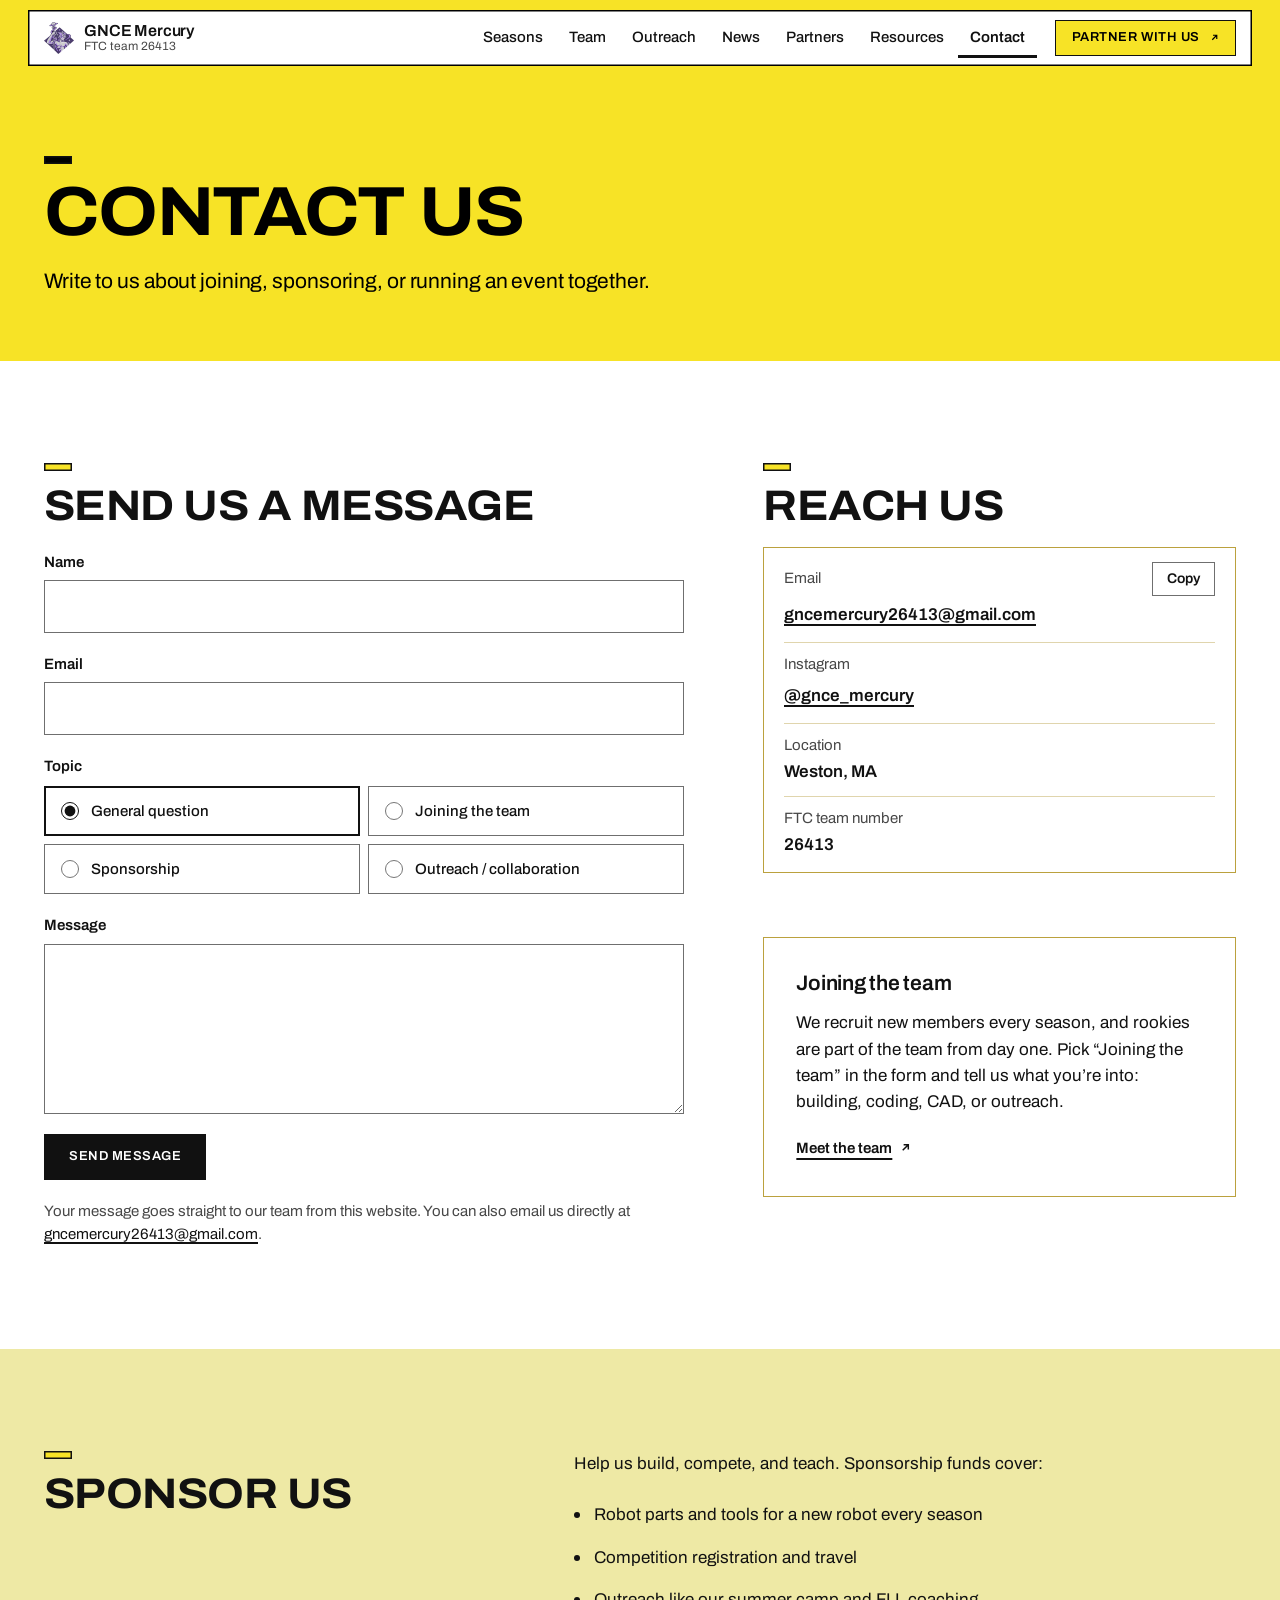
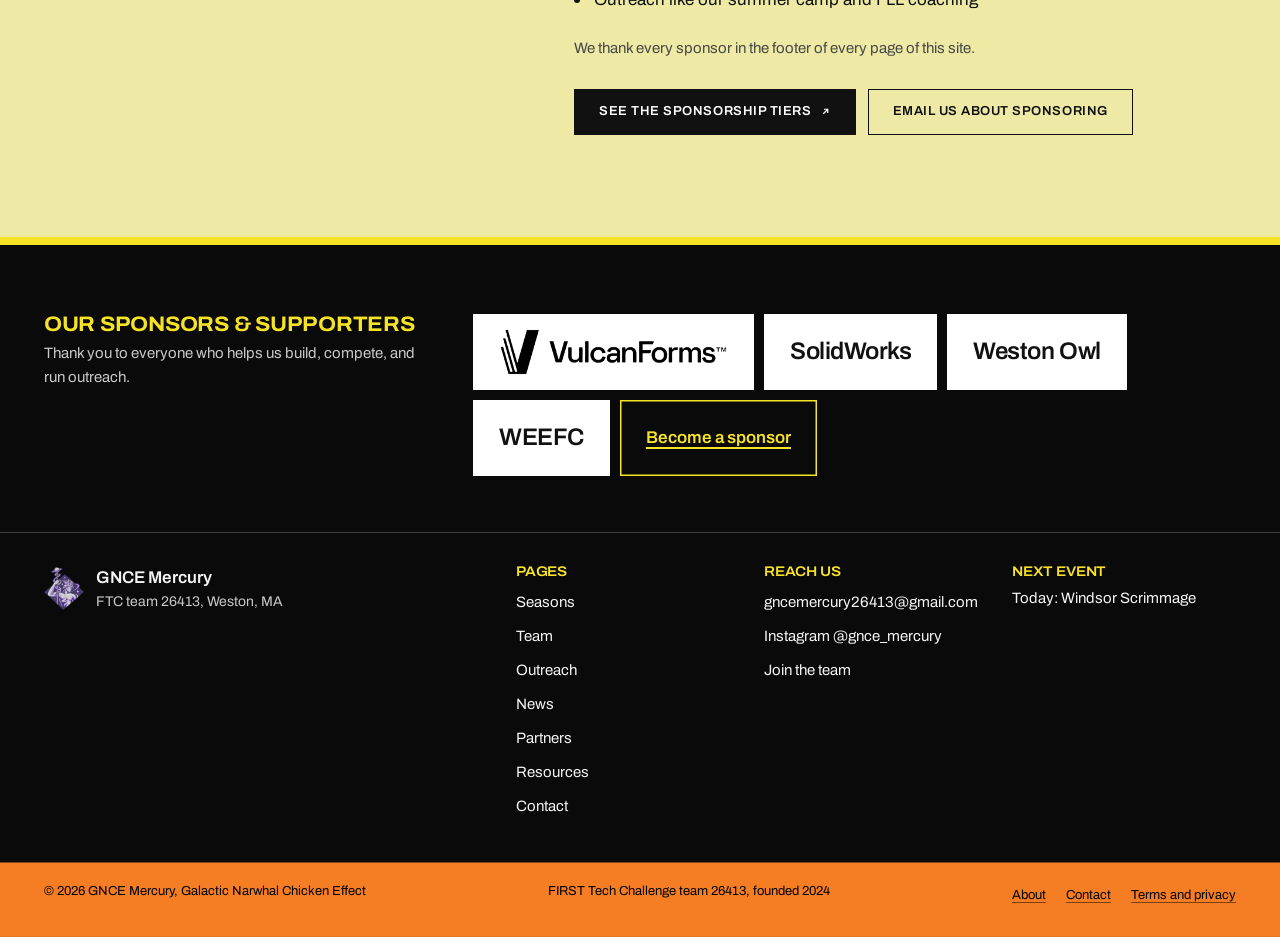
==== commit 785f1ca2: "Round 10, work in progress: each page wears a game's colours Andy asked for the colour scheme of the" ====
--- a/contact.html
+++ b/contact.html
@@ -15,7 +15,7 @@
   <meta property="og:image" content="https://mercury26413.org/images/logo-mark.png">
   <meta property="og:image:alt" content="GNCE Mercury logo">
   <meta name="twitter:card" content="summary">
-  <meta name="theme-color" content="#0B0A0F">
+  <meta name="theme-color" content="#FFFFFF">
   <!-- agent:begin: written by tools/agent_files.py (run it after editing this page; don't edit by hand) -->
   <link rel="canonical" href="https://mercury26413.org/contact.html">
   <link rel="alternate" type="text/markdown" href="https://mercury26413.org/contact.html.md" title="This page as Markdown">
@@ -142,7 +142,7 @@
   </script>
   <!-- agent:end -->
   <link rel="preload" href="fonts/archivo-latin.woff2" as="font" type="font/woff2" crossorigin>
-  <link rel="stylesheet" href="css/style.css?v=229">
+  <link rel="stylesheet" href="css/style.css?v=230">
   <link rel="icon" href="images/logo-mark.png">
 </head>
 <body data-page="contact">
@@ -247,6 +247,6 @@
       <nav class="footer-links" aria-label="About and legal"><a href="team.html#about">About</a><a href="contact.html">Contact</a><a href="terms.html">Terms and privacy</a></nav>
     </div>
   </footer>
-  <script src="js/main.js?v=229"></script>
+  <script src="js/main.js?v=230"></script>
 </body>
 </html>
--- a/css/style.css
+++ b/css/style.css
@@ -283,17 +283,17 @@
     radial-gradient(45% 16% at 50% 94%, rgba(255, 255, 255, 0.22), transparent 72%),
     linear-gradient(180deg, rgba(255, 255, 255, 0) 0%, rgba(255, 255, 255, 0.07) 55%, rgba(255, 255, 255, 0) 100%);
   clip-path: polygon(38% 0, 62% 0, 100% 100%, 0 100%);
-  opacity: 0; transition: opacity 600ms var(--ease);
+  opacity: 0; transition: opacity 320ms var(--ease);
   pointer-events: none;
 }
 .bay-stage img {
   position: relative; max-height: 100%; width: auto; max-width: 100%; object-fit: contain;
   filter: drop-shadow(0 22px 22px rgba(0, 0, 0, 0.6));
-  transition: opacity 600ms var(--ease), transform 700ms var(--ease);
+  transition: opacity 420ms var(--ease), transform 420ms var(--ease); /* a choice: colour, label and card in 320ms, the robots in 420ms */
 }
 .bay-label { display: grid; gap: 2px; padding-top: 12px; justify-items: center; }
 .bay-no { display: flex; align-items: center; gap: 8px; white-space: nowrap; font-size: 0.875rem; color: var(--on-stage-2); font-variant-numeric: tabular-nums; }
-.bay-no .dia { width: 6px; height: 6px; background: transparent; box-shadow: inset 0 0 0 1.5px currentColor; transition: background-color 300ms var(--ease), box-shadow 300ms var(--ease); }
+.bay-no .dia { width: 6px; height: 6px; background: transparent; box-shadow: inset 0 0 0 1.5px currentColor; transition: background-color 320ms var(--ease), box-shadow 320ms var(--ease); }
 .bay-name { font-stretch: 125%; font-weight: 700; font-size: clamp(0.875rem, 0.6rem + 0.85vw, 1.25rem); letter-spacing: 0; line-height: 1.12; }
 .bay-status { font-size: 0.8125rem; color: var(--on-stage-2); }
 .bay:focus-visible { outline: 2px solid var(--on-stage); outline-offset: -2px; }
@@ -319,7 +319,13 @@
 .season-card { display: grid; gap: 16px; align-content: start; }
 .season-card + .season-card { border-top: 1px solid var(--rule-stage); padding-top: 24px; margin-top: 24px; }
 .lineup.is-ready .season-card { border-top: 0; padding-top: 0; margin-top: 0; }
-.season-card.is-entering { animation: card-light 520ms var(--ease) both; }
+/* the three cards share one cell and the bay labels share one height (set by the script, part "lineup"), so the
+   stage is as tall with one season chosen as with another and nothing under it moves on a choice */
+.lineup.is-ready .season-cards { display: grid; }
+.lineup.is-ready .season-card { grid-area: 1 / 1; }
+.lineup.is-ready .season-card[hidden] { display: grid !important; visibility: hidden; }
+.lineup.is-ready .bay-label { min-height: var(--label-h, 0px); }
+.season-card.is-entering { animation: card-light 320ms var(--ease) both; }
 @keyframes card-light { from { opacity: 0; filter: blur(8px); } to { opacity: 1; filter: none; } }
 .season-card h2 { font-size: clamp(1.875rem, 1rem + 2.4vw, 3rem); font-stretch: 125%; font-weight: 700; letter-spacing: -0.01em; }
 .season-card .sc-sub { color: var(--on-stage-2); margin: -6px 0 0; }
@@ -425,7 +431,7 @@
 .results-table .r-event { font-weight: 600; }
 .results-table .r-result .dia { margin-right: 10px; transform: translateY(-2px); }
 .results-table .r-season { font-weight: 600; font-size: 0.875rem; white-space: nowrap; }
-.results-table .r-season a { display: inline-block; padding-block: 4px; text-decoration: none; }
+.results-table .r-season a { display: inline-block; padding-block: 4px; margin-block: -4px; text-decoration: none; }
 .results-table .r-season a:hover { text-decoration: underline; }
 .results-table tbody tr { transition: background-color 160ms var(--ease); }
 @media (hover: hover) { .results-table tbody tr:hover td { background: var(--alu); } .results-table tbody tr:hover td:first-child { border-radius: 10px 0 0 10px; } }
@@ -1013,7 +1019,7 @@
      hairlines across it in Chromium (seams between its solid tiles). */
   .op-field {
     position: relative; margin-right: -1px; transform: scaleY(0); transform-origin: 50% 100%; will-change: transform;
-    background: radial-gradient(72% 58% at 50% 104%, rgba(255, 255, 255, 0.36), transparent 70%), linear-gradient(var(--c), var(--c));
+    background: radial-gradient(72% 58% at 50% 104%, rgba(255, 255, 255, var(--pool, 0.36)), transparent 70%), linear-gradient(var(--c), var(--c));
   }
   .op-slot { position: relative; display: flex; flex-direction: column; justify-content: flex-end; align-items: center; padding: 0 9% var(--op-foot); }
   .op-robot {
@@ -1049,11 +1055,13 @@
   html.op-go .op-strap { animation: op-strap 520ms var(--op-out) 600ms forwards; }
 
   /* the flight (part "intro" adds .is-flying and moves the pieces): the black behind the card clears while the
-     pieces are on their way, and the card stops taking clicks, so the page is usable the moment it shows.
+     pieces are on their way. The card keeps taking the pointer until every piece has landed (.is-landed): a
+     press on it ends the opening and never reaches what lies under it, which the visitor cannot see yet.
      The real pieces wait out of sight (html.op-landing) until the flown ones are on them. */
-  html.op-go .opening.is-flying { pointer-events: none; }
+  .opening.is-landed { pointer-events: none; }
   html.op-go .opening.is-flying .op-strap { transform: none; animation: none; }
-  .opening.is-flying .op-black { opacity: 0; transition: opacity 340ms linear 220ms; }
+  .opening.is-flying .op-black { opacity: 0; transition: opacity 240ms linear 440ms; } /* the pieces fly on black; the page comes up when they are nearly home */
+  .opening.is-skipped .op-black, .opening.is-skipped .op-strap::before { transition: none; } /* an input during the flight: everything is in place at once */
   .opening.is-flying .op-strap::before { transform: var(--strap-to, none); transition: transform 680ms var(--op-fly); } /* the band closes to a plate behind the name */
   html.op-landing :is(#launch-title, .site-header .brand img, .bay-stage) { visibility: hidden; }
 
@@ -1066,6 +1074,13 @@
     :is(.op-field, .op-slot)[data-season="2026"] { grid-row: 4; }
     .op-field { margin-right: 0; margin-bottom: -1px; transform: scaleX(0); transform-origin: 0 50%; }
     .op-slot { flex-direction: row; justify-content: flex-end; align-items: flex-end; padding: 0 16px 14px 0; }
+    /* in the flight the three rows close into one band. The oldest season rides on top, so each robot stays on
+       its own colour while the fields pass over each other */
+    .op-field[data-season="2024"] { z-index: 3; }
+    .op-field[data-season="2025"] { z-index: 2; }
+    .op-field[data-season="2026"] { z-index: 1; }
+    .op-slot { z-index: 4; }
+    .op-strap { z-index: 5; }
     .op-robot { max-height: 80%; max-width: 46%; }
     .op-name { left: 16px; right: 50%; bottom: 16px; }
     .op-name b { font-size: clamp(1.125rem, 5.6vw, 1.5rem); }
@@ -1087,7 +1102,8 @@
     html.op-go .op-slot[data-season="2025"] .op-name { animation-delay: 530ms; }
     html.op-go .op-slot[data-season="2026"] .op-name { animation-delay: 560ms; }
   }
-  html.intro.intro-skip .opening { animation: intro-out 180ms cubic-bezier(0.4, 0, 1, 1) forwards; pointer-events: none; }
+  /* leaving early: it still takes the pointer while it fades, so the tap that ended it cannot land on the page */
+  html.intro.intro-skip .opening { animation: intro-out 180ms cubic-bezier(0.4, 0, 1, 1) forwards; }
 }
 @keyframes op-field { to { transform: none; } }
 @keyframes op-robot { from { opacity: 0; transform: translateY(48px) scale(0.94); } }
@@ -1219,6 +1235,12 @@
   .tiers td { background: none !important; }
   .budget .key { -webkit-print-color-adjust: exact; print-color-adjust: exact; }
   .budget tfoot tr > * { border-top-color: #000; }
+  /* the home page's rows: every card on the paper, none cut off at its edge; no controls */
+  .strip-nav, .play { display: none !important; }
+  .card-strip, .stories { flex-wrap: wrap; overflow: visible; margin-inline: 0; padding-inline: 0; }
+  .card-strip > li, .story { break-inside: avoid; }
+  .strip-card, .strip-card--wide { height: 190px; max-width: 100%; }
+  .story { flex: 0 0 calc(50% - 6px); }
 }
 
 /* =========================================================
@@ -1436,6 +1458,13 @@
 @supports (color: oklch(from red l c h)) {
   [data-season] { --c-dim: oklch(from var(--c) 0.3 calc(c * 0.55) h); --c-mid: oklch(from var(--c) 0.44 calc(c * 0.75) h); }
 }
+/* the pool of light at a robot's feet is white: on the yellow it can only wash the colour out, so it is weaker there */
+[data-season="2026"] { --pool: 0.14; }
+/* a darkened yellow is olive, which reads as a fault beside the deep blue and green: BIOBUZZ's field with the
+   lights down is the stage's own dark with a trace of its yellow */
+@supports (color: color-mix(in oklab, red, blue)) {
+  [data-season="2026"] { --c-dim: color-mix(in oklab, var(--c) 9%, var(--stage-raise)); --c-mid: color-mix(in oklab, var(--c) 38%, var(--stage)); }
+}
 ::selection { background: var(--season); color: var(--on-season); }
 
 /* ---------- Home stage: each robot stands on its season's colour; the chosen one is lit ---------- */
@@ -1444,12 +1473,12 @@
 .bay-stage {
   padding: 18px 7% 20px; overflow: hidden;
   background-color: var(--c-dim, var(--stage-raise)); /* its own colour, lights down */
-  transition: background-color 520ms var(--ease);
+  transition: background-color 320ms var(--ease);
 }
 .bay-stage::after { content: none; }
 .bay-stage::before { /* the light on a lit field: a pool at the robot's feet */
   inset: 0; clip-path: none;
-  background: radial-gradient(72% 58% at 50% 104%, rgba(255, 255, 255, 0.36), transparent 70%);
+  background: radial-gradient(72% 58% at 50% 104%, rgba(255, 255, 255, var(--pool, 0.36)), transparent 70%);
 }
 .bay-stage img { filter: drop-shadow(0 16px 14px rgba(11, 10, 15, 0.4)); }
 .lineup.is-ready .bay[aria-selected="true"] .bay-stage { background-color: var(--c); }
@@ -1473,6 +1502,12 @@
 /* narrow phones: the three labels need 308px at full padding, more than a 320px screen has. Tighter labels keep
    all three bays inside the page and leave the chosen one the spare room */
 @media (max-width: 400px) { .bays { gap: 4px; } .bay-label { padding-inline: 8px; } }
+/* the narrowest phones: three equal bays (a wider chosen one leaves the other two no room for their names); the
+   chosen one is the lit one with the white label */
+@media (max-width: 360px) {
+  .lineup.is-ready .bays:has(> .bay:nth-child(n)[aria-selected="true"]) { grid-template-columns: repeat(3, minmax(0, 1fr)); }
+  .bay-name { font-size: 0.8125rem; font-stretch: 112%; overflow-wrap: anywhere; }
+}
 .season-card h2 { color: var(--c, var(--on-stage)); }
 
 /* the signal colour: the sponsor action. Every block of the signal colour carries an ink keyline, as the yellow
@@ -1480,12 +1515,16 @@
 .header-cta, .header-cta:hover, .btn--season, .btn--season:hover { background: var(--season); border-color: var(--ink); color: var(--on-season); }
 @media (hover: hover) and (pointer: fine) { .header-cta:hover, .btn--season:hover { background: var(--season-press); } } /* a tap never leaves it darkened */
 .header-cta[aria-current="page"], .header-cta[aria-current="page"]:hover { background: transparent; border-color: var(--ink); color: var(--ink); }
-
-/* one solid block of the signal colour per page at most: the sponsor box that closes the home page */
-.band--stage .ruled--season:not(.tile):not(.entry):not(.pull):not(.facts) { background: var(--season); border-color: var(--ink); color: var(--on-season); } /* outranks round 7's box rule for the stage */
-.band--stage .ruled--season :is(h3, p) { color: var(--on-season); }
-.split:has(> .ruled--season) { align-items: stretch; } /* the two closing boxes stand at one height */
-.ruled--season .btn:focus-visible { outline-color: var(--ink); }
+/* one signal button in view at a time. A sponsor button on the stage (btn btn--light btn--sponsor) is a light one
+   wherever the header shows the yellow one, and takes the signal colour on phones, where the header's is
+   inside the menu */
+@media (max-width: 560px) {
+  .btn--sponsor, .btn--sponsor:hover { background: var(--season); border-color: var(--ink); color: var(--on-season); box-shadow: none; }
+}
+
+/* the home page's closing band: two plain boxes at one height. Neither is a box in the signal colour: a colour
+   behind a heading, a sentence and a button is what Andy turned down */
+.band--stage .split--even { align-items: stretch; }
 /* in the phone menu the sponsor action wears it too */
 @media (max-width: 1080px) { .site-header.is-open .nav .nav-cta { background: var(--season); color: var(--on-season); border: 1.5px solid var(--ink); } }
 
@@ -1498,16 +1537,16 @@
 .split > * > .prose > h2:not(.h3):first-child::before,
 .close-grid > div:first-child > h2:first-child::before,
 .band--stage > .container > h2:first-child::before,
-.terms > h2:not(.h3)::before { background: var(--c, var(--season)); height: 8px; box-shadow: inset 0 0 0 1.5px var(--ink); margin-bottom: 14px; } /* 8 + 14: the same room as the 4px bar and its 18px had */
+.terms > h2:not(.h3)::before { background: var(--lv-tag, var(--season)); height: 8px; box-shadow: inset 0 0 0 1.5px var(--ink); margin-bottom: 14px; } /* 8 + 14: the same room as the 4px bar and its 18px had. --lv-tag: the page's livery (round 10) */
 .calendar li.is-next, .calendar li.is-today { background: var(--season) !important; border-color: var(--ink); box-shadow: inset 0 0 0 0.5px var(--ink); color: var(--on-season); }
 .calendar li.is-next time, .calendar li.is-today time { color: var(--on-season); opacity: 0.78; }
 
 /* ---------- Seasons: each robot on its season's colour (the index rows, the season heads, the pagers, the record) ---------- */
 .season-row .sr-media { background: var(--c, var(--stage)); }
-.season-row .sr-media::before { background: radial-gradient(60% 50% at 50% 104%, rgba(255, 255, 255, 0.36), transparent 70%); }
+.season-row .sr-media::before { background: radial-gradient(60% 50% at 50% 104%, rgba(255, 255, 255, var(--pool, 0.36)), transparent 70%); }
 .season-row .sr-media img { filter: drop-shadow(0 14px 12px rgba(11, 10, 15, 0.4)); }
 .season-head-figure { background: var(--c, transparent); padding: clamp(20px, 3vw, 44px) clamp(16px, 3vw, 44px) clamp(18px, 2.4vw, 30px); overflow: hidden; }
-.season-head-figure::before { inset: 0; background: radial-gradient(64% 52% at 50% 104%, rgba(255, 255, 255, 0.36), transparent 70%); }
+.season-head-figure::before { inset: 0; background: radial-gradient(64% 52% at 50% 104%, rgba(255, 255, 255, var(--pool, 0.36)), transparent 70%); }
 .season-head-figure img { filter: drop-shadow(0 20px 16px rgba(11, 10, 15, 0.42)); }
 .pager-media { background: var(--c, var(--stage)); }
 .pager-media img { filter: drop-shadow(0 6px 6px rgba(11, 10, 15, 0.35)); }
@@ -1526,7 +1565,7 @@
   .zoom img { transition: transform 600ms var(--ease); }
   a:hover .zoom img, .zoom:hover img, a.zoom:hover img { transform: scale(1.03); }
 }
-.btn:active { transform: translateY(1px) scale(0.985); transition-duration: 90ms; }
+.btn:active { transform: scale(0.97); transition-duration: 90ms; }
 @media (prefers-reduced-motion: reduce) { .btn:hover, .btn:active, .lift:hover, .zoom:hover img, a:hover .zoom img { transform: none; } }
 
 /* ---------- Card strip: a row of cards the visitor moves (arrow buttons, drag, swipe, Tab); it never moves by
@@ -1544,8 +1583,9 @@
 .band--grey .strip-btn[aria-disabled="true"] { background: var(--paper); }
 .viewer .strip-btn[aria-disabled="true"] { background: var(--stage-raise); color: var(--on-stage-3); }
 @media (hover: hover) and (pointer: fine) { .strip-btn:not([aria-disabled="true"]):hover { background: var(--season-press); } }
-.strip-btn:not([aria-disabled="true"]):active { transform: scale(0.94); transition-duration: 90ms; }
+.strip-btn:not([aria-disabled="true"]):active { transform: scale(0.97); transition-duration: 90ms; }
 .strip-nav[hidden] { display: none; }
+.section-head > .strip-nav { margin-left: auto; } /* the arrows of a row under a section heading sit at its right end */
 .card-strip {
   list-style: none; display: flex; gap: 10px; margin: 0; overflow-x: auto; overscroll-behavior-x: contain;
   /* the first card starts on the content's left edge; the row runs off the right edge of the screen */
@@ -1560,7 +1600,7 @@
 .card-strip.is-dragging { cursor: grabbing; user-select: none; }
 .card-strip.is-dragging a { pointer-events: none; }
 .strip-card {
-  position: relative; display: block; height: clamp(280px, 28vw, 390px); aspect-ratio: 4 / 5; overflow: hidden;
+  position: relative; display: block; height: clamp(280px, 22vw, 320px); aspect-ratio: 4 / 5; overflow: hidden;
   background: var(--stage-raise); color: #fff; text-decoration: none;
 }
 .strip-card--wide { aspect-ratio: 927 / 626; max-width: min(927px, 100vw - 56px); }
@@ -1580,7 +1620,6 @@
   .strip-card:hover img { transform: scale(1.03); }
   .strip-card:hover::after { transform: translate(2px, -2px); }
 }
-.strip-foot { margin: 14px 0 0; color: var(--steel); max-width: 62ch; }
 @media (forced-colors: active) { .strip-card::after { display: none; } }
 
 /* ---------- Stories (home outreach) ----------
@@ -1611,8 +1650,8 @@
     gap: 0 clamp(20px, 2.6vw, 40px); align-items: stretch;
   }
   .stories.is-ready .story-stage { grid-column: 1; grid-row: 1 / span var(--stories, 4); position: relative; aspect-ratio: 4 / 3; min-height: 100%; overflow: hidden; background: var(--stage); }
-  .stories.is-ready .story-stage .story-photo { position: absolute; inset: 0; opacity: 0; visibility: hidden; transition: opacity 320ms var(--ease), visibility 0s linear 320ms; }
-  .stories.is-ready .story-stage .story-photo.is-on { opacity: 1; visibility: visible; transition: opacity 320ms var(--ease); }
+  .stories.is-ready .story-stage .story-photo { position: absolute; inset: 0; opacity: 0; visibility: hidden; transition: opacity 240ms var(--ease), visibility 0s linear 240ms; }
+  .stories.is-ready .story-stage .story-photo.is-on { opacity: 1; visibility: visible; transition: opacity 240ms var(--ease); }
   .stories.is-ready .story-stage img { width: 100%; height: 100%; aspect-ratio: auto; object-fit: cover; }
   /* the rows: equal shares of the frame's height, a line between them, the chosen one marked like a tab */
   .stories.is-ready .story {
@@ -1635,15 +1674,16 @@
     .stories.is-ready .story:not(.is-on):hover::before { background: var(--quiet); }
   }
   .stories.is-ready .story-pick::after { content: ""; position: absolute; inset: 0; } /* the button is the whole row */
-  .stories.is-ready .story-pick:focus-visible { outline: none; }
-  .stories.is-ready .story:has(.story-pick:focus-visible) { outline: 2px solid var(--ink); outline-offset: -2px; }
+  @supports selector(:has(a)) { /* the ring goes round the whole row; a browser without :has() keeps the button's own ring */
+    .stories.is-ready .story-pick:focus-visible { outline: none; }
+    .stories.is-ready .story:has(.story-pick:focus-visible) { outline: 2px solid var(--ink); outline-offset: -2px; }
+  }
   /* under the frame: the chosen story's sentence and link. All the stories' notes share one cell, so the cell
      is as tall as the longest and choosing never moves the page */
   .stories.is-ready .story-notes { grid-column: 1; grid-row: calc(var(--stories, 4) + 1); display: grid; padding-top: 16px; }
   .stories.is-ready .story-note { grid-area: 1 / 1; display: grid; gap: 8px; justify-items: start; align-content: start; visibility: hidden; opacity: 0; transition: opacity 240ms var(--ease), visibility 0s linear 240ms; }
   .stories.is-ready .story-note.is-on { visibility: visible; opacity: 1; transition: opacity 240ms var(--ease); }
   .stories.is-ready .story-note p { margin: 0; max-width: 64ch; }
-  .stories.is-measuring, .stories.is-measuring * { transition: none !important; }
 }
 
 /* ---------- Latest news (home): two cards; a video card gets a play button over its poster ---------- */
@@ -1674,12 +1714,14 @@
 @media (hover: hover) and (pointer: fine) { [data-viewable]:hover { filter: brightness(1.08); } } /* a photo that opens answers the mouse */
 html:has(.viewer[open]) { overflow: hidden; } /* the page behind stays where it is */
 [data-viewable]:focus-visible { outline: 2px solid var(--ink); outline-offset: 2px; }
-.viewer { width: 100vw; height: 100dvh; max-width: none; max-height: none; margin: 0; padding: 0; border: 0; background: rgba(11, 10, 15, 0.96); color: var(--on-stage); overflow: hidden; overscroll-behavior: contain; }
+.viewer { width: 100vw; height: 100dvh; max-width: none; max-height: none; margin: 0; padding: 0; border: 0; background: var(--stage); color: var(--on-stage); overflow: hidden; overscroll-behavior: contain; }
 .viewer::backdrop { background: rgba(11, 10, 15, 0.6); }
 .viewer[open] { display: grid; grid-template-rows: auto minmax(0, 1fr) auto; animation: fade 180ms var(--ease) both; }
-.viewer-top, .viewer-foot { display: flex; align-items: center; justify-content: space-between; gap: 16px; padding: 12px clamp(12px, 2vw, 24px); }
+.viewer-top, .viewer-foot { position: relative; z-index: 1; display: flex; align-items: center; justify-content: space-between; gap: 16px; padding: 12px clamp(12px, 2vw, 24px); }
 .viewer-count { font-size: var(--fs-sm); color: var(--on-stage-2); font-variant-numeric: tabular-nums; }
-.viewer-stage { display: grid; place-items: center; min-height: 0; padding-inline: clamp(12px, 2vw, 24px); touch-action: pan-y pinch-zoom; } /* a sideways swipe is ours (next/previous photo); pinching still zooms */
+/* one track of the room that is left, so the photo's max-height has something definite to measure against: it
+   is shown whole, at most at its own size, between the bar above and the caption and arrows below */
+.viewer-stage { display: grid; grid-template: minmax(0, 1fr) / minmax(0, 1fr); place-items: center; min-height: 0; padding-inline: clamp(12px, 2vw, 24px); touch-action: pan-y pinch-zoom; } /* a sideways swipe is ours (next/previous photo); pinching still zooms */
 .viewer-stage img { max-width: 100%; max-height: 100%; width: auto; height: auto; object-fit: contain; }
 .viewer-stage img.is-in { animation: fade 220ms var(--ease) both; }
 .viewer-cap { margin: 0; font-size: var(--fs-sm); color: var(--on-stage-2); max-width: 72ch; }
@@ -1689,3 +1731,174 @@
 @media (hover: hover) and (pointer: fine) { .viewer-close:hover { background: var(--on-stage); color: var(--ink); } }
 .viewer-close:active { background: var(--on-stage); color: var(--ink); }
 @media (max-width: 600px) { .viewer-foot { flex-direction: column-reverse; align-items: stretch; } .viewer .strip-nav { justify-content: flex-end; } }
+
+
+/* reduced motion: the pictures and controls of round 9 do not change size under the pointer either */
+@media (prefers-reduced-motion: reduce) {
+  .strip-card:hover img, .strip-card:hover::after, .news-card:hover .news-media img,
+  .strip-btn:not([aria-disabled="true"]):active, .play:active { transform: none; }
+}
+
+/* forced colours (Windows High Contrast): fills and box-shadows are dropped there, so the states that round 9
+   shows with a colour or a keyline get an outline or a bar in the system's own colours */
+@media (forced-colors: active) {
+  .lineup.is-ready .bay[aria-selected="true"] .bay-label { outline: 2px solid CanvasText; outline-offset: -2px; }
+  .stories.is-ready .story.is-on::before { forced-color-adjust: none; background: CanvasText; box-shadow: none; }
+  .strip-btn, .play { outline: 1px solid ButtonText; outline-offset: -1px; }
+  .strip-btn[aria-disabled="true"] { color: GrayText; outline-color: GrayText; }
+  .calendar li.is-next, .calendar li.is-today { outline: 2px solid CanvasText; outline-offset: -2px; }
+}
+
+/* =========================================================
+   Round 10: season liveries, wall to wall (Andy: "i think you can make the entire pages color scene with
+   some respect to the ftc colors").
+   Round 9 put the season colours on a few blocks; this puts them on the page. Every page wears one FTC
+   game's official palette from its header to its footer, the way a race car wears a livery:
+     the site-wide pages wear THIS season's game (BIOBUZZ); each season page wears its own game.
+   A livery is six jobs, filled by the members of that game's palette:
+     --lv-field   the big flat field: page heads, closing calls, the strip the header bar floats on
+     --lv-ground  the alternate bands (where aluminium grey was) and the small fills inside white boxes
+     --lv-line    box outlines and separators
+     --lv-mark    the signal: the header action, "next", the arrow buttons, the play tab
+     --lv-tag     the 28x8px tag above headings
+     --lv-glow    the palette's colour as type on black (the footer's headings)
+   plus black (type, the home stage, the partners sheets, the footer) and white (the reading ground).
+   Type on a field is always black, as on the opening's title card.
+   FIRST Tech Challenge's own orange marks the programme where it is named: "FTC team 26413" on the home
+   stage and the last row of every page.
+   To repaint the site for a new season: add the new game's colours, write its livery block, move the
+   plain "body" selector to it and give last season's page its own data-livery (README, "Start a new season").
+   To go back to round 9's small blocks of colour: delete this block.
+   Never: a colour that is not in FIRST's palettes, gradients of colour, tinted table columns, violet.
+   ========================================================= */
+:root {
+  /* FIRST's colours as published. The programme: first-brand-guidelines.pdf (firstinspires.org/brand). The games:
+     the "Color Palette" row of each season's one-page style guide (round 9 took one colour from each) */
+  --ftc: #F57E25;                /* FIRST Tech Challenge, the programme's colour (PMS 158) */
+  --biobuzz-pale: #EEE9A5;       /* BIOBUZZ pale yellow (PMS 600 C) */
+  --biobuzz-gold: #BBA13E;       /* BIOBUZZ gold (PMS 7753 C) */
+  --decode-amber: #E5AE32;       /* DECODE amber (PMS 124 C) */
+  --decode-vermilion: #EA572E;   /* DECODE vermilion (PMS 172 C) */
+  --decode-teal: #598290;        /* DECODE slate teal (PMS 2212 C) */
+  --decode-pale: #C8EDD5;        /* DECODE has no pale member: its mint (PMS 353 C), half way to white */
+  --itd-pale: #ABD8E7;           /* INTO THE DEEP pale blue (PMS 635 C) */
+  --itd-yellow: #F5E565;         /* INTO THE DEEP yellow (PMS 106 C) */
+
+  /* black, white and greys with no colour of their own (the old ones leaned violet, which fought the yellow) */
+  --stage: #0A0A0A; --stage-raise: #1F1F1F;
+  --on-stage: #F4F4F4; --on-stage-2: #C9C9C9; --on-stage-3: #A8A8A8;
+  --rule-stage: rgba(244, 244, 244, 0.22); --box-line-stage: rgba(244, 244, 244, 0.28);
+  --ink: #111111; --ink-lift: #2E2E2E;
+  --steel: #474747;              /* 9.3:1 on white, 7.5:1 on the pale yellow, 6:1 on the pale blue */
+  --quiet: #6F6F6F;              /* control edges: 5:1 on white, 4:1 on the pale yellow, 3.2:1 on the pale blue */
+  --bronze-wash: #1A1A1A; --silver-wash: #1E1E1E; --gold-wash: #232323; --platinum-wash: #2A2A2A;
+  --budget-travel: #F2F2F2; --budget-robot: #CFCFCF; --budget-comp: #AEAEAE; --budget-field: #919191; --budget-growth: #7A7A7A;
+  --budget-outreach: #666666; --budget-marketing: #555555; --budget-tools: #464646; --budget-first: #3A3A3A;
+}
+
+/* the three liveries. Declared on <body> (a token is worked out where it is declared, so the tokens under
+   them are declared on <body> too) */
+body, body[data-livery="2026"] {   /* BIOBUZZ: every site-wide page and the BIOBUZZ page */
+  --lv-field: var(--biobuzz); --lv-ground: var(--biobuzz-pale); --lv-line: var(--biobuzz-gold);
+  --lv-mark: var(--biobuzz); --lv-tag: var(--biobuzz); --lv-glow: var(--biobuzz);
+}
+body[data-livery="2025"] {         /* DECODE */
+  --lv-field: var(--decode); --lv-ground: var(--decode-pale); --lv-line: var(--decode-teal);
+  --lv-mark: var(--decode-vermilion); --lv-tag: var(--decode-amber); --lv-glow: var(--decode);
+}
+body[data-livery="2024"] {         /* INTO THE DEEP (its blue carries pure black type only: 4.9:1) */
+  --lv-field: var(--itd); --lv-ground: var(--itd-pale); --lv-line: var(--itd);
+  --lv-mark: var(--itd-yellow); --lv-tag: var(--itd-yellow); --lv-glow: var(--itd-pale);
+}
+body {
+  --alu: var(--lv-ground);               /* alternate bands, fills inside boxes, the nav's hover */
+  --alu-deep: #DADADA; --line: #CFCFCF;  /* for browsers without color-mix(); replaced just below */
+  --box-line: var(--lv-line);
+  --season: var(--lv-mark); --season-press: var(--lv-mark); --on-season: #000;
+}
+@supports (color: color-mix(in oklab, red, blue)) {
+  body {
+    --alu-deep: color-mix(in oklab, var(--lv-ground) 70%, var(--lv-line));   /* tracks on the ground */
+    --line: color-mix(in oklab, var(--lv-line) 45%, #fff);                   /* separators inside data */
+    --season-press: color-mix(in oklab, var(--lv-mark) 86%, #000);
+  }
+}
+
+/* ---------- The field: page heads and closing calls are one flat field with black type ----------
+   The home stage (.launch) and the partners sheets (.sheet) stay black: the three lit bays and the four tier
+   metals need a dark ground. */
+.band--stage:not(.sheet), .season-head {
+  --stage: var(--lv-field);
+  --stage-raise: #fff;                 /* a box on a field is white inside a black keyline, like the header bar */
+  --on-stage: #000; --on-stage-2: #000; --on-stage-3: #000; --steel: #000;
+  --rule-stage: rgba(0, 0, 0, 0.4); --box-line-stage: #000;
+  --lv-tag: #000;                      /* the tag above a heading is black on a field */
+  background: var(--lv-field); color: #000;
+}
+/* buttons on a field: the black button and the black outline */
+:is(.band--stage:not(.sheet), .season-head) :is(.btn--light, .btn--sponsor) { background: #000; border-color: #000; color: #fff; }
+:is(.band--stage:not(.sheet), .season-head) :is(.btn--light, .btn--sponsor):hover { background: var(--ink-lift); border-color: var(--ink-lift); color: #fff; }
+:is(.band--stage:not(.sheet), .season-head) .btn--outline-light { background: transparent; border-color: #000; color: #000; }
+:is(.band--stage:not(.sheet), .season-head) .btn--outline-light:hover { background: #000; border-color: #000; color: #fff; }
+/* a season page's head: the robot stands straight on the field (a flat field has no pool of light) */
+.season-head-figure::before { content: none; }
+/* white is the title on the blue (large type, 4.3:1); the small type on it stays black */
+body[data-livery="2024"] .season-head h1 { color: #fff; }
+
+/* the home stage stays black; the strip that closes it ("Supported by ...", the sponsor action) is this season's
+   field: the supporters' names are written on the livery, as on a car */
+.launch .partner-strip, .lineup-credit {
+  --on-stage: #000; --on-stage-2: #000; --rule-stage: transparent;
+  background: var(--lv-field); color: #000; border-color: #000;
+}
+:is(.partner-strip, .lineup-credit) :is(.btn--light, .btn--sponsor) { background: #000; border-color: #000; color: #fff; }
+:is(.partner-strip, .lineup-credit) :is(.btn--light, .btn--sponsor):hover { background: var(--ink-lift); border-color: var(--ink-lift); color: #fff; }
+.launch :is(.partner-strip, .lineup-credit) a:not(.btn) { color: #000; }
+.launch :is(.partner-strip, .lineup-credit) :focus-visible { outline-color: #000; }
+
+/* ---------- The header: the white bar floats on the page's field, held by a black keyline ---------- */
+body:not([data-page="index"]) .site-header { --stage: var(--lv-field); }
+.site-header .bar, .site-header .bar.container { box-shadow: inset 0 -1.5px 0 #000; }
+@media (min-width: 720px) {
+  .site-header .bar, .site-header .bar.container { box-shadow: inset 0 0 0 1.5px #000; }
+  .site-header.is-scrolled .bar { box-shadow: inset 0 0 0 1.5px #000, 0 8px 24px rgba(11, 10, 15, 0.18); }
+}
+
+/* ---------- Inside boxes: a picture stands on white, a picture shot on black on black; never on a colour ---------- */
+:is(.member, .captain, .entry, .program, .post) :is(.entry-media:not(.on-black), .portrait) { background: #fff; }
+:is(.member, .captain, .entry, .program, .post) .entry-media.on-black { background: #000; }
+.program-media > .photo:first-child img, .program-media .strip.fit img, .post-media img { background: #fff; }
+/* an arrow button at the end of its row: the ground colour, not a darkened one */
+.strip-btn[aria-disabled="true"] { background: var(--alu); }
+
+/* ---------- The seasons index: each season's row is its own field (the title card, kept) ---------- */
+li.season-row[data-season]:not(.ruled):not(.ruled-strong):not(.tile):not(.entry) { background: var(--c); border-color: #000; color: #000; }
+.season-row[data-season] :is(p, a, h2 a) { color: #000; }
+.season-row[data-season] :focus-visible { outline-color: #000; }
+.season-row .sr-media::before { content: none; }
+
+/* ---------- The footer: black, with the livery as its second voice ---------- */
+.site-footer { box-shadow: inset 0 8px 0 var(--lv-field); }   /* the field's stripe closes the page */
+.footer-sponsors h2, .footer-cols h2 { color: var(--lv-glow); }
+.sponsor-row .open { box-shadow: inset 0 0 0 1.5px var(--lv-glow); }
+.sponsor-row .open a { color: var(--lv-glow); }
+
+/* ---------- FIRST Tech Challenge's orange: the programme's mark, only where the programme is named ----------
+   "FTC team 26413" on the home stage, and the last row of every page ("FIRST Tech Challenge team 26413"): a flat
+   orange bar with black type across the full width (the row is in a centred container: the shadow carries the
+   colour to both edges and the clip keeps it from spilling above and below) */
+.launch-head h1 .lite, .op-sub { color: var(--ftc); }   /* .op-sub: the same line on the opening's title card, which lands on it */
+.site-footer .footer-legal {
+  background: var(--ftc); color: #000; border-top: 0;
+  box-shadow: 0 0 0 100vmax var(--ftc); clip-path: inset(0 -100vmax);
+}
+.site-footer .footer-links a { color: #000; text-decoration-color: rgba(0, 0, 0, 0.5); }
+.site-footer .footer-links a:hover { color: #000; }
+.site-footer .footer-legal :focus-visible { outline-color: #000; }
+
+/* ---------- Selected text: the signal colour on white and on black (round 9); on a colour, black ----------
+   (the signal colour on a field of the same colour, or on the pale ground, would not show) */
+.band--grey ::selection,
+:is(.band--stage:not(.sheet), .season-head, .partner-strip, .lineup-credit, .season-row[data-season], .footer-legal) ::selection,
+:is(.header-cta, .calendar li.is-next, .calendar li.is-today)::selection,
+:is(.header-cta, .calendar li.is-next, .calendar li.is-today) ::selection { background: #000; color: #fff; }
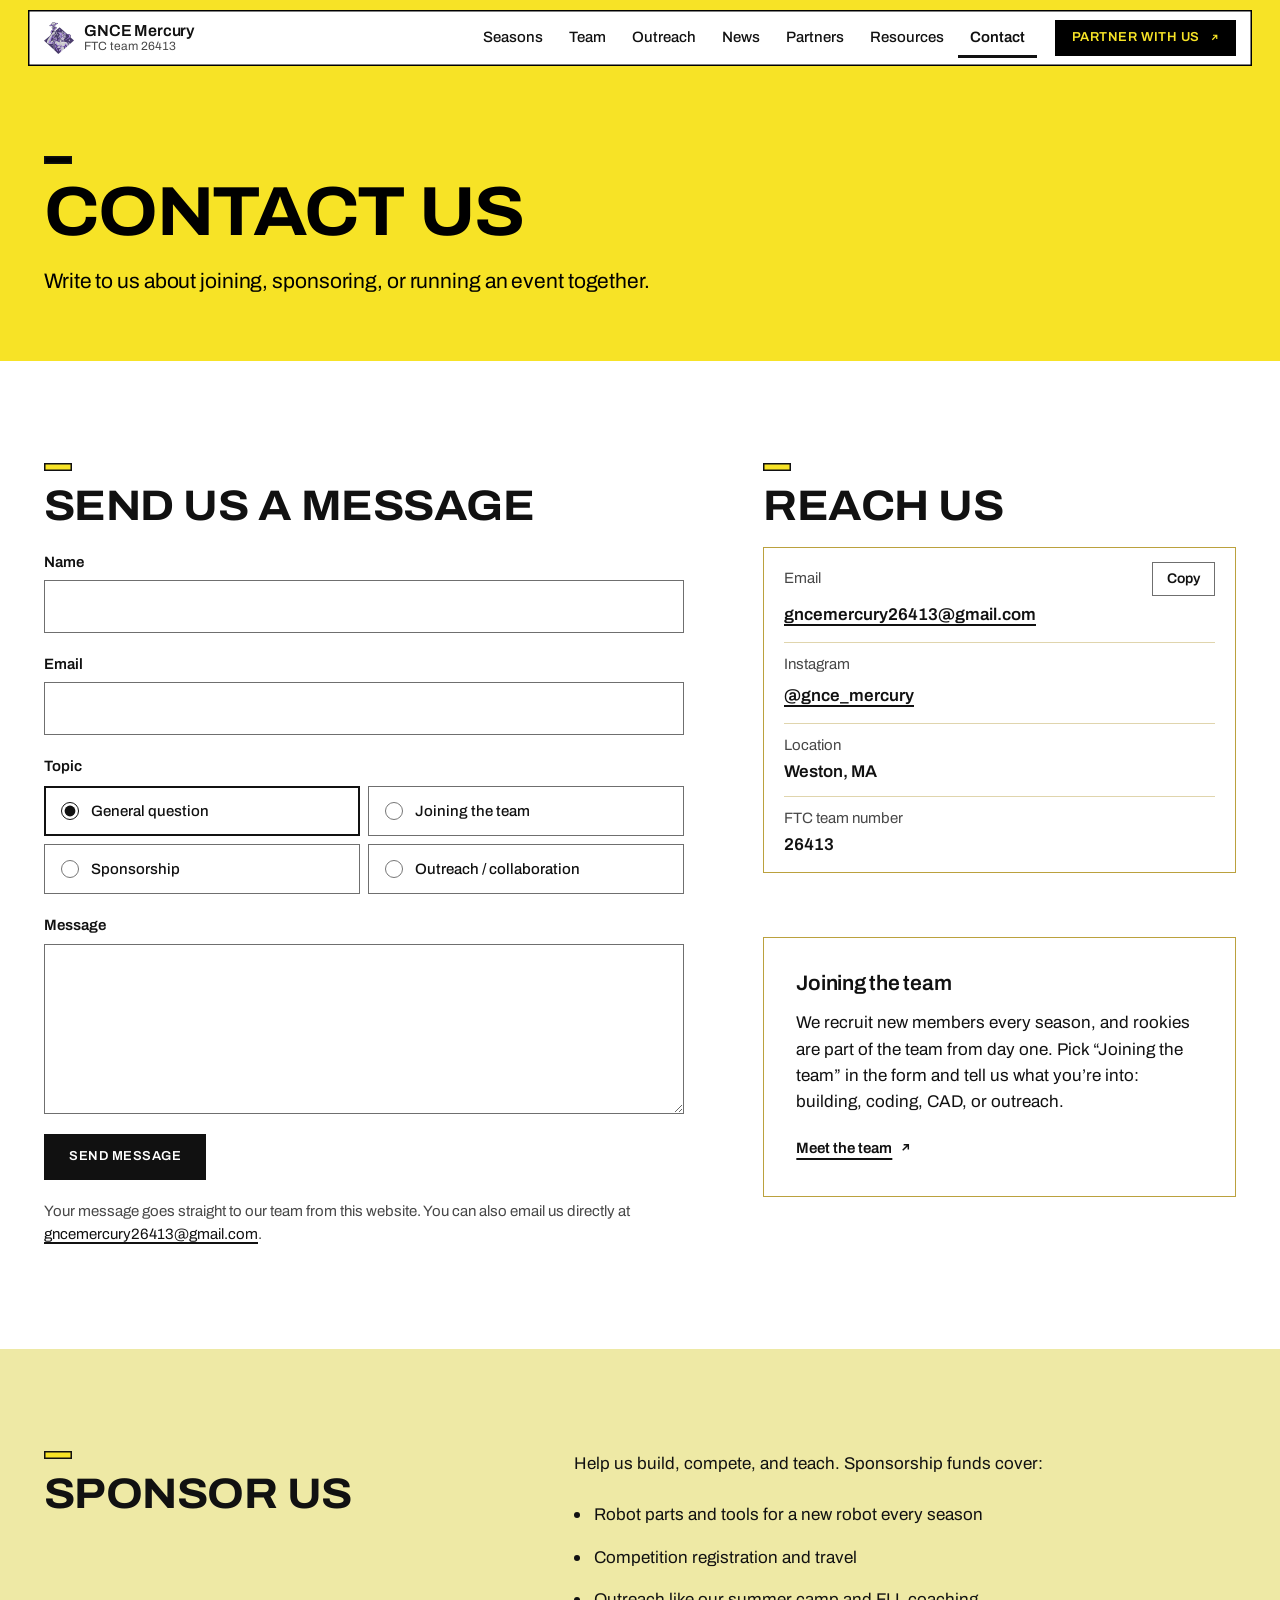
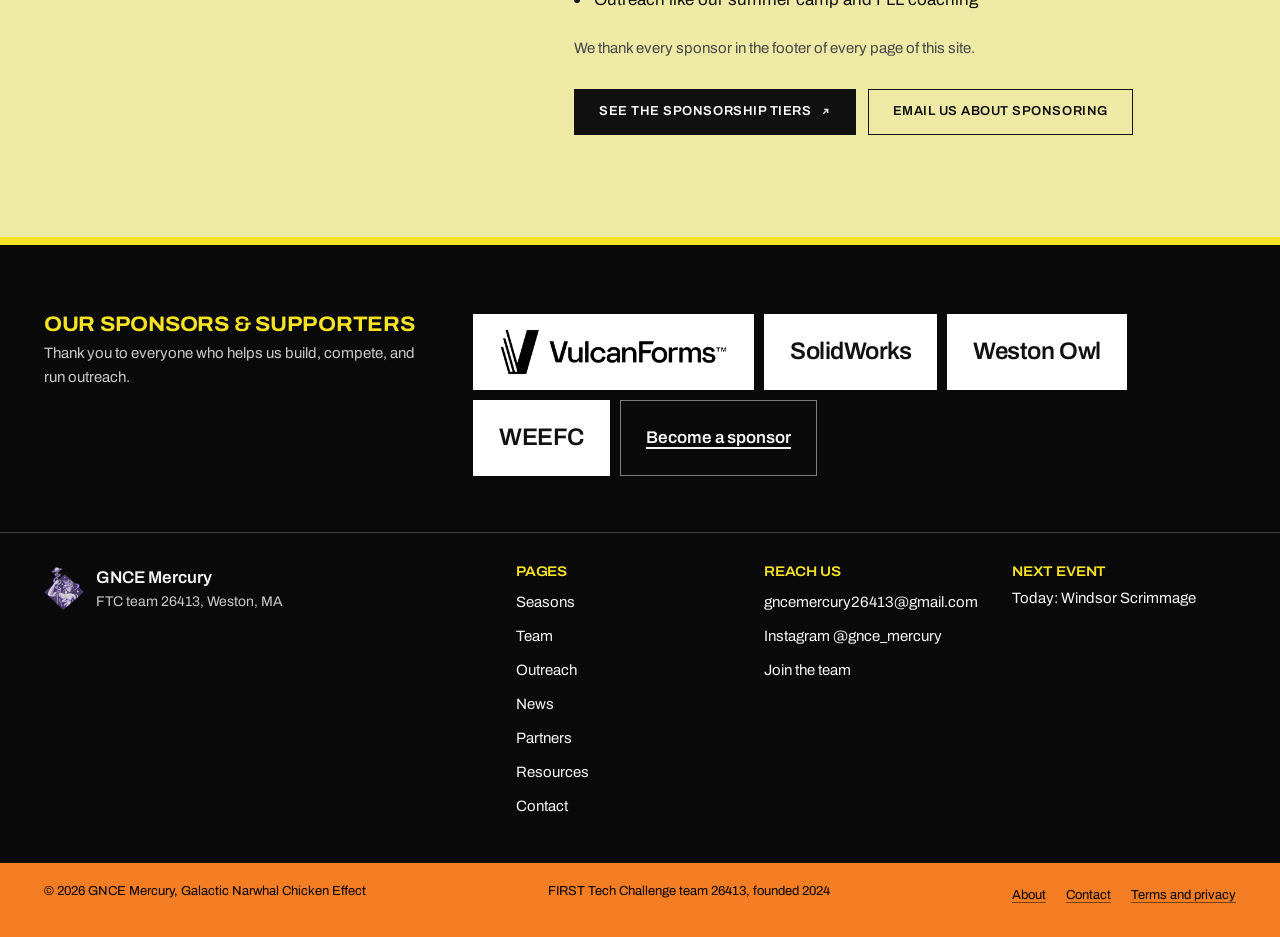
==== commit 90f6a0b4: "Site icon: a square icon cut from the logo, so Google shows it Google's results showed a plain globe" ====
--- a/contact.html
+++ b/contact.html
@@ -143,7 +143,9 @@
   <!-- agent:end -->
   <link rel="preload" href="fonts/archivo-latin.woff2" as="font" type="font/woff2" crossorigin>
   <link rel="stylesheet" href="css/style.css?v=230">
-  <link rel="icon" href="images/logo-mark.png">
+  <link rel="icon" href="favicon.ico" sizes="16x16 32x32 48x48">
+  <link rel="icon" type="image/png" sizes="192x192" href="icon-192.png">
+  <link rel="apple-touch-icon" href="apple-touch-icon.png">
 </head>
 <body data-page="contact">
   <noscript><nav class="nojs-nav container" aria-label="Main"><a href="index.html">Home</a><a href="seasons.html">Seasons</a><a href="team.html">Team</a><a href="outreach.html">Outreach</a><a href="news.html">News</a><a href="partners.html">Partners</a><a href="resources.html">Resources</a><a href="contact.html">Contact</a></nav></noscript>
--- a/css/style.css
+++ b/css/style.css
@@ -1764,10 +1764,15 @@
      --lv-glow    the palette's colour as type on black (the footer's headings)
    plus black (type, the home stage, the partners sheets, the footer) and white (the reading ground).
    Type on a field is always black, as on the opening's title card.
+   Two pages show all three games side by side, home and the Seasons index: their head stays the black stage.
    FIRST Tech Challenge's own orange marks the programme where it is named: "FTC team 26413" on the home
    stage and the last row of every page.
-   To repaint the site for a new season: add the new game's colours, write its livery block, move the
-   plain "body" selector to it and give last season's page its own data-livery (README, "Start a new season").
+   Second pass, same day, after an independent design critique and a code review: one type colour on every
+   field, the header's button where the bar floats on its own colour, DECODE in its official colours only, the
+   phone line-up's credit box dark again, and the fixes marked "review" below.
+   To repaint the site for a new season: add the new game's colours, write its livery block (the six jobs,
+   which way its mark steps under the pointer, and the header button's colours), move the plain "body"
+   selector to it and give last season's page its own data-livery (README, "Adding a new season").
    To go back to round 9's small blocks of colour: delete this block.
    Never: a colour that is not in FIRST's palettes, gradients of colour, tinted table columns, violet.
    ========================================================= */
@@ -1777,10 +1782,9 @@
   --ftc: #F57E25;                /* FIRST Tech Challenge, the programme's colour (PMS 158) */
   --biobuzz-pale: #EEE9A5;       /* BIOBUZZ pale yellow (PMS 600 C) */
   --biobuzz-gold: #BBA13E;       /* BIOBUZZ gold (PMS 7753 C) */
-  --decode-amber: #E5AE32;       /* DECODE amber (PMS 124 C) */
+  --decode-amber: #E5AE32;       /* DECODE amber (PMS 124 C): in the palette, not used on the site */
   --decode-vermilion: #EA572E;   /* DECODE vermilion (PMS 172 C) */
   --decode-teal: #598290;        /* DECODE slate teal (PMS 2212 C) */
-  --decode-pale: #C8EDD5;        /* DECODE has no pale member: its mint (PMS 353 C), half way to white */
   --itd-pale: #ABD8E7;           /* INTO THE DEEP pale blue (PMS 635 C) */
   --itd-yellow: #F5E565;         /* INTO THE DEEP yellow (PMS 106 C) */
 
@@ -1789,11 +1793,12 @@
   --on-stage: #F4F4F4; --on-stage-2: #C9C9C9; --on-stage-3: #A8A8A8;
   --rule-stage: rgba(244, 244, 244, 0.22); --box-line-stage: rgba(244, 244, 244, 0.28);
   --ink: #111111; --ink-lift: #2E2E2E;
-  --steel: #474747;              /* 9.3:1 on white, 7.5:1 on the pale yellow, 6:1 on the pale blue */
-  --quiet: #6F6F6F;              /* control edges: 5:1 on white, 4:1 on the pale yellow, 3.2:1 on the pale blue */
+  --steel: #474747;              /* 9.3:1 on white, 7.5:1 on the pale yellow, 6:1 on the pale blue, 5.6:1 on the mint */
+  --quiet: #6F6F6F;              /* control edges, never text: 5:1 on white, 4:1 on the pale yellow, 3.2:1 on the pale blue, 3.1:1 on the mint */
   --bronze-wash: #1A1A1A; --silver-wash: #1E1E1E; --gold-wash: #232323; --platinum-wash: #2A2A2A;
   --budget-travel: #F2F2F2; --budget-robot: #CFCFCF; --budget-comp: #AEAEAE; --budget-field: #919191; --budget-growth: #7A7A7A;
   --budget-outreach: #666666; --budget-marketing: #555555; --budget-tools: #464646; --budget-first: #3A3A3A;
+  scrollbar-color: #8A8A8A #F2F2F2;   /* review: the page's scrollbar was still the old violet greys */
 }
 
 /* the three liveries. Declared on <body> (a token is worked out where it is declared, so the tokens under
@@ -1801,15 +1806,26 @@
 body, body[data-livery="2026"] {   /* BIOBUZZ: every site-wide page and the BIOBUZZ page */
   --lv-field: var(--biobuzz); --lv-ground: var(--biobuzz-pale); --lv-line: var(--biobuzz-gold);
   --lv-mark: var(--biobuzz); --lv-tag: var(--biobuzz); --lv-glow: var(--biobuzz);
-}
-body[data-livery="2025"] {         /* DECODE */
-  --lv-field: var(--decode); --lv-ground: var(--decode-pale); --lv-line: var(--decode-teal);
-  --lv-mark: var(--decode-vermilion); --lv-tag: var(--decode-amber); --lv-glow: var(--decode);
+  --lv-press-to: #000;             /* under the pointer the mark steps toward black */
+  /* the header's sponsor button. This mark is the field's own colour: a yellow button over the yellow strip would
+     read as a window onto the field, so the button is black and the colour is its type */
+  --cta: #000; --on-cta: var(--lv-mark); --cta-press: var(--ink-lift);
+}
+body[data-livery="2025"] {         /* DECODE: its palette has no pale member, and its mint is as light as the
+                                      other two games' pale colours, so the mint is field and ground alike */
+  --lv-field: var(--decode); --lv-ground: var(--decode); --lv-line: var(--decode-teal);
+  --lv-mark: var(--decode-vermilion); --lv-tag: var(--decode-vermilion); --lv-glow: var(--decode);
+  --lv-press-to: #fff;             /* review: darkened, the vermilion left its black label at 4.1:1; lightened, 7:1 */
+  --cta: var(--lv-mark); --on-cta: #000; --cta-press: var(--season-press);   /* the mark differs from the field: the button is the mark */
 }
 body[data-livery="2024"] {         /* INTO THE DEEP (its blue carries pure black type only: 4.9:1) */
   --lv-field: var(--itd); --lv-ground: var(--itd-pale); --lv-line: var(--itd);
   --lv-mark: var(--itd-yellow); --lv-tag: var(--itd-yellow); --lv-glow: var(--itd-pale);
-}
+  --lv-press-to: #000;
+  --cta: var(--lv-mark); --on-cta: #000; --cta-press: var(--season-press);
+}
+/* home and the Seasons index: the bar floats on black, so the button is the mark there in any livery */
+body[data-page="index"], body[data-page="seasons"]:not([data-livery]) { --cta: var(--lv-mark); --on-cta: #000; --cta-press: var(--season-press); }
 body {
   --alu: var(--lv-ground);               /* alternate bands, fills inside boxes, the nav's hover */
   --alu-deep: #DADADA; --line: #CFCFCF;  /* for browsers without color-mix(); replaced just below */
@@ -1820,7 +1836,7 @@
   body {
     --alu-deep: color-mix(in oklab, var(--lv-ground) 70%, var(--lv-line));   /* tracks on the ground */
     --line: color-mix(in oklab, var(--lv-line) 45%, #fff);                   /* separators inside data */
-    --season-press: color-mix(in oklab, var(--lv-mark) 86%, #000);
+    --season-press: color-mix(in oklab, var(--lv-mark) 86%, var(--lv-press-to));
   }
 }
 
@@ -1840,24 +1856,41 @@
 :is(.band--stage:not(.sheet), .season-head) :is(.btn--light, .btn--sponsor):hover { background: var(--ink-lift); border-color: var(--ink-lift); color: #fff; }
 :is(.band--stage:not(.sheet), .season-head) .btn--outline-light { background: transparent; border-color: #000; color: #000; }
 :is(.band--stage:not(.sheet), .season-head) .btn--outline-light:hover { background: #000; border-color: #000; color: #fff; }
-/* a season page's head: the robot stands straight on the field (a flat field has no pool of light) */
+/* a season page's head: the robot stands straight on the field (a flat field has no pool of light). Review: its
+   shadow fades out on the field; cut at the picture's box it showed as a hard line on phones */
 .season-head-figure::before { content: none; }
-/* white is the title on the blue (large type, 4.3:1); the small type on it stays black */
-body[data-livery="2024"] .season-head h1 { color: #fff; }
-
-/* the home stage stays black; the strip that closes it ("Supported by ...", the sponsor action) is this season's
-   field: the supporters' names are written on the livery, as on a car */
-.launch .partner-strip, .lineup-credit {
+.season-head-figure, .season-row .sr-media { overflow: visible; }
+/* review: a photograph on a field has the black line that everything light on a field has */
+.season-head .contact-person img { box-shadow: 0 0 0 1.5px #000; }
+
+/* Home and the Seasons index show all three games side by side: three colours stand best on black. Home has its
+   stage (.launch); the Seasons index keeps the stage as its head (review: a yellow head over the yellow BIOBUZZ
+   row read as two heads). Every token the field changed is inherited again. The season pages share
+   data-page="seasons" and are told apart by their data-livery. */
+body[data-page="seasons"]:not([data-livery]) .page-band {
+  --stage: inherit; --stage-raise: inherit; --on-stage: inherit; --on-stage-2: inherit; --on-stage-3: inherit;
+  --steel: inherit; --rule-stage: inherit; --box-line-stage: inherit; --lv-tag: inherit;
+  background: var(--stage); color: var(--on-stage);
+}
+
+/* the home stage stays black; the strip that closes it on wide screens ("Supported by ...", the sponsor action)
+   is this season's field: the supporters' names are written on the livery, as on a car. Under 1100px the same
+   line is a box between the bays and the season's card (.lineup-credit): it stays a dark box with the round 9
+   button (review: as a yellow slab it came between the control and what it controls) */
+.launch .partner-strip {
   --on-stage: #000; --on-stage-2: #000; --rule-stage: transparent;
   background: var(--lv-field); color: #000; border-color: #000;
 }
-:is(.partner-strip, .lineup-credit) :is(.btn--light, .btn--sponsor) { background: #000; border-color: #000; color: #fff; }
-:is(.partner-strip, .lineup-credit) :is(.btn--light, .btn--sponsor):hover { background: var(--ink-lift); border-color: var(--ink-lift); color: #fff; }
-.launch :is(.partner-strip, .lineup-credit) a:not(.btn) { color: #000; }
-.launch :is(.partner-strip, .lineup-credit) :focus-visible { outline-color: #000; }
+.partner-strip :is(.btn--light, .btn--sponsor) { background: #000; border-color: #000; color: #fff; }
+.partner-strip :is(.btn--light, .btn--sponsor):hover { background: var(--ink-lift); border-color: var(--ink-lift); color: #fff; }
+.launch .partner-strip a:not(.btn) { color: #000; }
+.launch .partner-strip :focus-visible { outline-color: #000; }
 
 /* ---------- The header: the white bar floats on the page's field, held by a black keyline ---------- */
 body:not([data-page="index"]) .site-header { --stage: var(--lv-field); }
+body[data-page="seasons"]:not([data-livery]) .site-header { --stage: inherit; }   /* the Seasons index: black, as on home */
+.header-cta, .header-cta:hover { background: var(--cta); border-color: #000; color: var(--on-cta); }
+@media (hover: hover) and (pointer: fine) { .header-cta:hover { background: var(--cta-press); } }
 .site-header .bar, .site-header .bar.container { box-shadow: inset 0 -1.5px 0 #000; }
 @media (min-width: 720px) {
   .site-header .bar, .site-header .bar.container { box-shadow: inset 0 0 0 1.5px #000; }
@@ -1870,6 +1903,19 @@
 .program-media > .photo:first-child img, .program-media .strip.fit img, .post-media img { background: #fff; }
 /* an arrow button at the end of its row: the ground colour, not a darkened one */
 .strip-btn[aria-disabled="true"] { background: var(--alu); }
+/* review: a skill chip is white with a line, so a member's card has one kind of tinted fill, its quotes */
+:is(.member, .captain) .chip { background: #fff; box-shadow: inset 0 0 0 1px var(--box-line); }
+/* review: the next event's keyline. The boxes' rule (round 7) weighs as much as its heaviest selector, so the
+   black border of round 9 never applied and the tile had the box line; this carries the same weight */
+.calendar li:is(.is-next, .is-today):not(.ruled):not(.ruled-strong):not(.tile) { border-color: #000; }
+/* review: two greys were still the old violet ones: the transfer-time bars (1.3:1 on their track) and the
+   explorer's unchosen markers. The bars: a grey on a track of the ground colour (3:1 or more in each livery);
+   the best one stays ink */
+.bars .bar { background: var(--alu); }
+.bars .bar::before { background: var(--quiet); }
+.has-on .callout-mark:not(.is-on)::before { background: var(--quiet); }
+/* review: a photo shot on black stands on black; the keyboard's ring around it is white there */
+.entry-media.on-black [data-viewable]:focus-visible { outline-color: #fff; }
 
 /* ---------- The seasons index: each season's row is its own field (the title card, kept) ---------- */
 li.season-row[data-season]:not(.ruled):not(.ruled-strong):not(.tile):not(.entry) { background: var(--c); border-color: #000; color: #000; }
@@ -1880,25 +1926,38 @@
 /* ---------- The footer: black, with the livery as its second voice ---------- */
 .site-footer { box-shadow: inset 0 8px 0 var(--lv-field); }   /* the field's stripe closes the page */
 .footer-sponsors h2, .footer-cols h2 { color: var(--lv-glow); }
-.sponsor-row .open { box-shadow: inset 0 0 0 1.5px var(--lv-glow); }
-.sponsor-row .open a { color: var(--lv-glow); }
+/* review: under a closing field the footer has no rule of its own (round 8's hairline sat on the stripe as a seam) */
+main:has(> .band--stage:not(.sheet):last-child) + .site-footer .footer-sponsors { border-top-color: transparent; }
 
 /* ---------- FIRST Tech Challenge's orange: the programme's mark, only where the programme is named ----------
    "FTC team 26413" on the home stage, and the last row of every page ("FIRST Tech Challenge team 26413"): a flat
-   orange bar with black type across the full width (the row is in a centred container: the shadow carries the
-   colour to both edges and the clip keeps it from spilling above and below) */
+   orange bar with black type across the full width. The row is a centred container in the markup; here it runs
+   from edge to edge and its padding keeps the text in the container's column (the card strip does the same), so
+   the bar is one painted surface (review: a background with a shadow, or with a border image, drew the top
+   pixel row in two oranges at some zoom levels) */
 .launch-head h1 .lite, .op-sub { color: var(--ftc); }   /* .op-sub: the same line on the opening's title card, which lands on it */
 .site-footer .footer-legal {
+  max-width: none; padding-inline: max(var(--gutter), calc((100% - var(--max)) / 2));
   background: var(--ftc); color: #000; border-top: 0;
-  box-shadow: 0 0 0 100vmax var(--ftc); clip-path: inset(0 -100vmax);
 }
 .site-footer .footer-links a { color: #000; text-decoration-color: rgba(0, 0, 0, 0.5); }
 .site-footer .footer-links a:hover { color: #000; }
 .site-footer .footer-legal :focus-visible { outline-color: #000; }
 
 /* ---------- Selected text: the signal colour on white and on black (round 9); on a colour, black ----------
-   (the signal colour on a field of the same colour, or on the pale ground, would not show) */
+   (the signal colour on a field of the same colour, on the pale ground or on a pale fill would not show) */
 .band--grey ::selection,
-:is(.band--stage:not(.sheet), .season-head, .partner-strip, .lineup-credit, .season-row[data-season], .footer-legal) ::selection,
-:is(.header-cta, .calendar li.is-next, .calendar li.is-today)::selection,
-:is(.header-cta, .calendar li.is-next, .calendar li.is-today) ::selection { background: #000; color: #fff; }
+:is(.band--stage:not(.sheet), .season-head, .partner-strip, .season-row[data-season], .footer-legal, .quote, .year-tabs) ::selection,
+:is(.calendar li.is-next, .calendar li.is-today, .quote)::selection,
+:is(.calendar li.is-next, .calendar li.is-today) ::selection { background: #000; color: #fff; }
+/* the Seasons index's black head: the signal colour again; the header's button: its own two colours, swapped */
+body[data-page="seasons"]:not([data-livery]) .page-band ::selection { background: var(--season); color: var(--on-season); }
+.header-cta::selection, .header-cta ::selection { background: var(--on-cta); color: var(--cta); }
+
+/* ---------- On paper (review) ----------
+   The print rules turn all type on a stage or a field black and drop those grounds. A black button on a field
+   would print as a black block if the reader ticks "background graphics": on paper it is an outline. */
+@media print {
+  .launch .btn, .season-head .btn, .band--stage .btn { background: none !important; border-color: #000 !important; }
+  .bay-label, .lineup-credit { background: none !important; }
+}
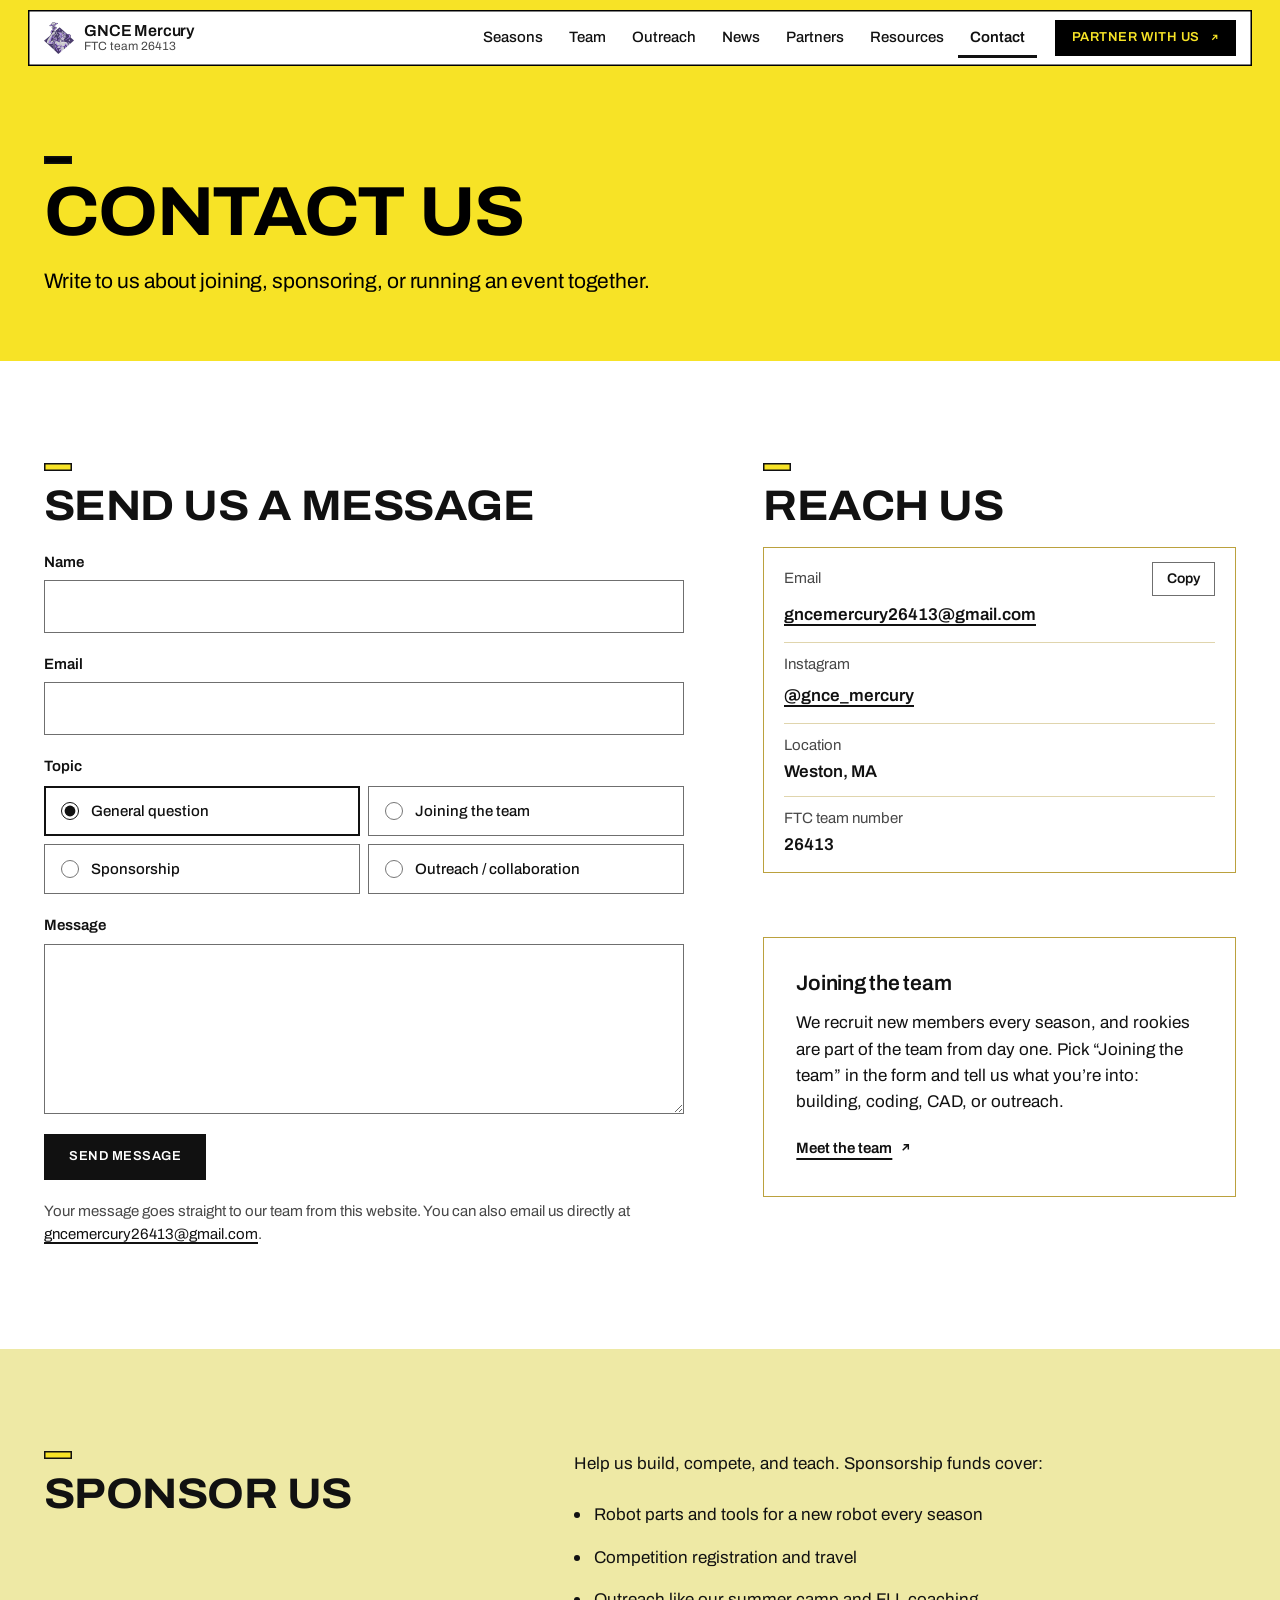
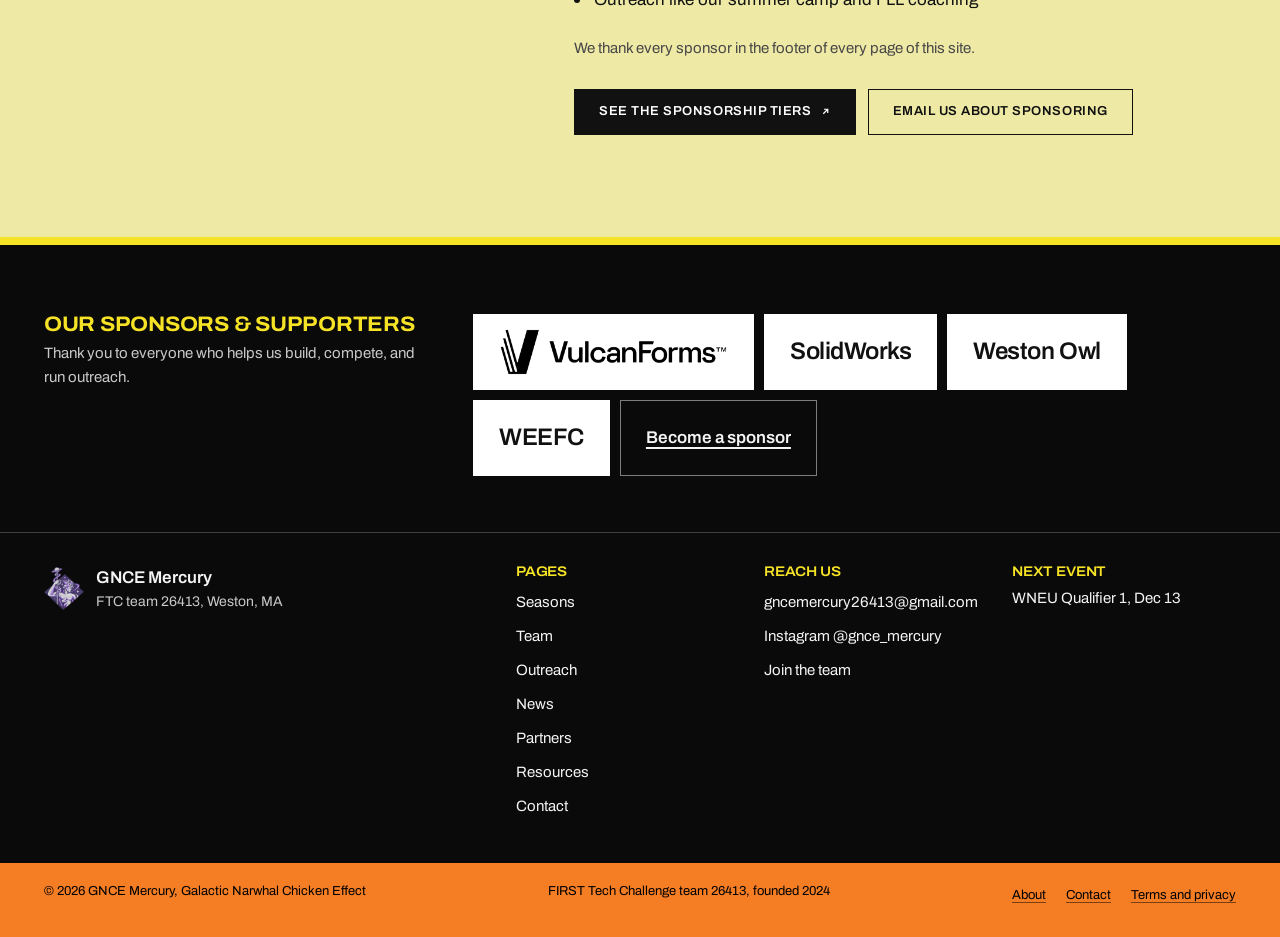
==== commit d721f938: "Season schedule: replace Wolfpack and Windsor scrimmages with WNEU Qualifier 1 (Dec 13) and Coastal " ====
--- a/contact.html
+++ b/contact.html
@@ -142,7 +142,8 @@
   </script>
   <!-- agent:end -->
   <link rel="preload" href="fonts/archivo-latin.woff2" as="font" type="font/woff2" crossorigin>
-  <link rel="stylesheet" href="css/style.css?v=230">
+  <link rel="stylesheet" href="css/style.css?v=231">
+  <link rel="expect" href="#mercury-ready" blocking="render">
   <link rel="icon" href="favicon.ico" sizes="16x16 32x32 48x48">
   <link rel="icon" type="image/png" sizes="192x192" href="icon-192.png">
   <link rel="apple-touch-icon" href="apple-touch-icon.png">
@@ -249,6 +250,8 @@
       <nav class="footer-links" aria-label="About and legal"><a href="team.html#about">About</a><a href="contact.html">Contact</a><a href="terms.html">Terms and privacy</a></nav>
     </div>
   </footer>
-  <script src="js/main.js?v=230"></script>
+  <script src="js/main.js?v=232"></script>
+  <!-- the page shows its first frame once the parser gets here, so js/main.js has built the header (see "Page transitions" in css/style.css) -->
+  <div id="mercury-ready" hidden></div>
 </body>
 </html>
--- a/css/style.css
+++ b/css/style.css
@@ -75,7 +75,7 @@
 
   --gutter: clamp(16px, 4vw, 44px);
   --max: 1240px;
-  --section: clamp(64px, 8vw, 128px);
+  --section: clamp(56px, 8vw, 128px);  /* round 11: 56px under 700px (was 64) */
   --ease: cubic-bezier(0.16, 1, 0.3, 1);
   --ease-in-out: cubic-bezier(0.65, 0, 0.35, 1);
   --header-h: 56px;
@@ -641,7 +641,7 @@
 .quote:empty { display: none; }
 .quote::before { content: "\201C"; }
 .quote::after { content: "\201D"; }
-.coaches { list-style: none; display: grid; grid-template-columns: repeat(auto-fill, minmax(min(100%, 220px), 1fr)); gap: 12px; }
+.coaches { list-style: none; display: grid; grid-template-columns: repeat(auto-fit, minmax(min(100%, 220px), 1fr)); gap: 12px; }
 .coaches li { padding: 18px 20px; border-radius: var(--r-md); background: var(--alu); }
 .band--grey .coaches li { background: var(--paper); }
 .coaches b { display: block; font-weight: 600; font-size: 1.125rem; }
@@ -961,16 +961,18 @@
 @media (prefers-reduced-motion: no-preference) {
   /* the stage lights up: the name rises, the robots step into the light one after another. Not on a load where
      the opening plays (html.opened, set with .intro): there the title card is the entrance, and its pieces
-     land on a stage that is standing still. */
-  html:not(.opened) .launch-head h1 { animation: rise 900ms var(--ease) backwards; }
-  html:not(.opened) .launch-head p { animation: rise 900ms 120ms var(--ease) backwards; }
-  html:not(.opened) .bays .bay:nth-child(1) .bay-stage img { animation: step-in 1100ms 220ms var(--ease) backwards; }
-  html:not(.opened) .bays .bay:nth-child(2) .bay-stage img { animation: step-in 1100ms 340ms var(--ease) backwards; }
-  html:not(.opened) .bays .bay:nth-child(3) .bay-stage img { animation: step-in 1100ms 460ms var(--ease) backwards; }
-  html:not(.opened) :is(.bay-label, .season-cards, .partner-strip, .lineup-credit) { animation: fade 900ms 640ms var(--ease) backwards; }
-  .season-head h1, .page-head h1 { animation: rise 900ms var(--ease) backwards; }
-  .season-head .lead, .page-head .lead { animation: rise 900ms 120ms var(--ease) backwards; }
-  .season-head-figure img { animation: step-in 1200ms 200ms var(--ease) backwards; }
+     land on a stage that is standing still. And not when the page arrives through a page transition
+     (html.vt-arrived, set by part "morph" in js/main.js; round 11): there the transition is the entrance, and
+     coming back to a page never replays it. A page typed in, reloaded or opened from elsewhere still has it. */
+  html:not(.opened):not(.vt-arrived) .launch-head h1 { animation: rise 900ms var(--ease) backwards; }
+  html:not(.opened):not(.vt-arrived) .launch-head p { animation: rise 900ms 120ms var(--ease) backwards; }
+  html:not(.opened):not(.vt-arrived) .bays .bay:nth-child(1) .bay-stage img { animation: step-in 1100ms 220ms var(--ease) backwards; }
+  html:not(.opened):not(.vt-arrived) .bays .bay:nth-child(2) .bay-stage img { animation: step-in 1100ms 340ms var(--ease) backwards; }
+  html:not(.opened):not(.vt-arrived) .bays .bay:nth-child(3) .bay-stage img { animation: step-in 1100ms 460ms var(--ease) backwards; }
+  html:not(.opened):not(.vt-arrived) :is(.bay-label, .season-cards, .partner-strip, .lineup-credit) { animation: fade 900ms 640ms var(--ease) backwards; }
+  html:not(.vt-arrived) :is(.season-head, .page-head) h1 { animation: rise 900ms var(--ease) backwards; }
+  html:not(.vt-arrived) :is(.season-head, .page-head) .lead { animation: rise 900ms 120ms var(--ease) backwards; }
+  html:not(.vt-arrived) .season-head-figure img { animation: step-in 1200ms 200ms var(--ease) backwards; }
 }
 @keyframes rise { from { opacity: 0; transform: translateY(26px); } to { opacity: 1; transform: none; } }
 @keyframes fade { from { opacity: 0; } to { opacity: 1; } }
@@ -1113,18 +1115,41 @@
 @keyframes op-safety-go { to { visibility: hidden; opacity: 0; } }
 @keyframes intro-out { to { opacity: 0; visibility: hidden; } }
 
-/* ---------- Page transitions: the lights go down on the page you leave, the next one rises ----------
-   Cross-page view transitions (Chrome, Edge, Safari 18.2+). The header keeps its own name so it stays put;
-   season robots keep theirs (part "morph" in js/main.js) and glide between pages. Browsers without them get
-   a short entrance instead (.page-enter, set in each page's <head>). */
+/* ---------- Page transitions: the page you leave clears, then the next one rises (round 11) ----------
+   Cross-page view transitions (Chrome, Edge, Safari 18.2+). Until round 11 the two pages crossfaded, which for
+   about 150ms printed one page's heading and photos over the other's. Now the old page clears completely
+   (150ms) before the new one rises (340ms), so two pages are never on screen at once. What carries across:
+   - the header (its own name, on top of everything). The new header comes in with the new page, so its colours
+     change with the page, not before it;
+   - the page head (.page-band, .season-head, .partner-head: "page-head"). Between two pages with the same head
+     colour it simply stays; between two colours it turns from one to the other. Its words ("page-head-text")
+     leave and arrive with the pages, so two headings never overlap. Part "morph" in js/main.js lets the head
+     go with the page when it has scrolled out of sight, when the link opens a #section, and on Back/Forward;
+   - the season robots (their own names, part "morph"; class "robot"): they glide between pages above
+     everything but the header.
+   Anything that is on only one of the two pages leaves with the old one or arrives with the new one. A page
+   that arrives this way skips its own entrance (html.vt-arrived, Motion above). Browsers without cross-page
+   transitions get a short entrance instead (.page-enter, set in each page's <head>). Every page holds its first
+   frame until js/main.js has built the header (<link rel="expect" href="#mercury-ready" blocking="render">), so
+   the arriving page is never captured without it. */
 @view-transition { navigation: auto; }
 .site-header { view-transition-name: site-header; }
+.page-band, .season-head, .partner-head { view-transition-name: page-head; }
+:is(.page-band, .season-head, .partner-head) > .container { view-transition-name: page-head-text; }
+img[style*="view-transition-name"] { view-transition-class: robot; }
+.season-head .season-head-figure { background: none; } /* it is the field's own colour; inside the head's words it doubled over the field while both came in */
 ::view-transition-group(*) { animation-duration: 480ms; animation-timing-function: var(--ease); }
-::view-transition-old(root) { animation: vt-down 240ms cubic-bezier(0.4, 0, 1, 1) both; }
-::view-transition-new(root) { animation: vt-rise 520ms var(--ease) 90ms both; }
-::view-transition-old(site-header), ::view-transition-new(site-header) { animation-duration: 200ms; }
-@keyframes vt-down { to { opacity: 0; transform: scale(0.985); filter: brightness(0.5); } }
-@keyframes vt-rise { from { opacity: 0; transform: translateY(18px); } }
+::view-transition-group(*.robot) { z-index: 2; }
+::view-transition-group(site-header) { z-index: 3; }
+::view-transition-group(page-head) { animation-duration: 340ms; }
+::view-transition-group(page-head-text) { animation: none; }
+::view-transition-old(root), ::view-transition-old(*):only-child, ::view-transition-old(page-head-text) { animation: vt-out 150ms cubic-bezier(0.4, 0, 1, 1) both; }
+::view-transition-new(root), ::view-transition-new(*):only-child, ::view-transition-new(page-head-text) { animation: vt-rise 340ms var(--ease) 150ms both; }
+::view-transition-old(site-header) { animation: none; }
+::view-transition-new(site-header) { animation: vt-fade 340ms var(--ease) 150ms both; }
+@keyframes vt-out { to { opacity: 0; } }
+@keyframes vt-fade { from { opacity: 0; } }
+@keyframes vt-rise { from { opacity: 0; transform: translateY(12px); } }
 @media (prefers-reduced-motion: no-preference) {
   html.page-enter main { animation: vt-rise 520ms var(--ease) backwards; } /* no fill after it ends: a lasting transform would trap the menu's fixed scrim inside main */
 }
@@ -1961,3 +1986,77 @@
   .launch .btn, .season-head .btn, .band--stage .btn { background: none !important; border-color: #000 !important; }
   .bay-label, .lineup-credit { background: none !important; }
 }
+
+/* =========================================================
+   Round 11: flow (Andy: "making everything on the website flow better ... research other really good websites
+   and improve on it"). After a study of stripe.com, linear.app, apple.com, rivian.com and teenage.engineering,
+   and of the sites of FRC 254, 1678, 971 and 118, FTC 8565 and 23511, Williams and Red Bull Racing:
+   - chapters: related sections share a band, so the ground changes when the subject changes;
+   - every page ends by handing the visitor on (season doors, a closing call), as no robot page did on the
+     robotics sites studied;
+   - page changes never show two pages at once (Page transitions, in the Motion section).
+   Nothing here moves because the page scrolled.
+   ========================================================= */
+
+/* Chapters. A band with .band--cont carries on from the band before it, on the same ground (give it the same
+   band--grey or none): the sections inside a chapter are one --section apart, two chapters two. Before round
+   11 the ground changed at every section (6 times on the home page), so every gap weighed the same; apple.com's
+   iPhone page, with this site's own heading pattern, changes its ground every second section. */
+.band--cont { padding-top: 0; scroll-margin-top: clamp(16px, 3vw, 40px); } /* a jump to it (#parts) leaves its heading some room under the header */
+
+/* Season doors: how every season page ends. Each neighbouring season is a door in its own colour with its
+   robot standing on it and its page's lead under the name, like a row of the Seasons page; opening it, the
+   robot glides into that season's head (Page transitions). The selector outranks the round 7 box rule, as
+   the Seasons rows do. */
+.season-doors .pager { gap: 12px; }
+@media (min-width: 760px) {
+  .season-doors .pager { grid-template-columns: repeat(auto-fit, minmax(0, 1fr)); }
+  .season-doors .pager a[rel="next"] { grid-column: auto; }
+}
+.season-doors .pager a[data-season]:not(.ruled):not(.tile) {
+  display: grid; grid-template-columns: minmax(0, 1fr) minmax(120px, 42%); align-items: end; gap: 16px clamp(16px, 2vw, 28px);
+  min-height: clamp(240px, 22vw, 300px); padding: clamp(20px, 2.4vw, 32px); text-align: left;
+  background: var(--c); color: #000; border: 1px solid #000; text-decoration: none;
+}
+.season-doors .pager-text { display: grid; gap: 10px; align-self: stretch; align-content: space-between; }
+.season-doors .pager small { color: #000; font-size: var(--fs-sm); font-weight: 500; }
+.season-doors .pager b { font-size: min(clamp(1.75rem, 1rem + 2.2vw, 2.75rem), 9vw); line-height: 1.02; letter-spacing: -0.01em; }
+.season-doors .pager-lead { font-size: var(--fs-base); line-height: 1.45; max-width: 34ch; }
+.season-doors .pager-cta { font-size: var(--fs-sm); font-weight: 600; text-decoration: underline; text-decoration-thickness: 1.5px; text-underline-offset: 0.22em; }
+.season-doors .pager a .pager-media, .season-doors .pager a[rel="next"] .pager-media {
+  order: 0; height: clamp(160px, 17vw, 236px); padding: 0; background: none; display: flex; align-items: flex-end; justify-content: center;
+}
+.season-doors .pager-media img { max-height: 100%; max-width: 100%; width: auto; height: auto; filter: drop-shadow(0 14px 12px rgba(11, 10, 15, 0.4)); transition: transform 600ms var(--ease); }
+.season-doors .pager a:focus-visible { outline-color: #000; }
+.season-doors .pager a:hover b { text-decoration: none; }
+@media (hover: hover) and (pointer: fine) {
+  .season-doors .pager a:hover .pager-media img { transform: translateY(-6px) scale(1.02); }
+  .season-doors .pager a:hover .pager-cta { text-decoration-thickness: 3px; }
+}
+@media (max-width: 520px) {
+  .season-doors .pager a[data-season]:not(.ruled):not(.tile) { grid-template-columns: minmax(0, 1fr); min-height: 0; }
+  .season-doors .pager a .pager-media, .season-doors .pager a[rel="next"] .pager-media { order: -1; height: 150px; justify-content: flex-start; }
+}
+.season-doors .pager ::selection { background: #000; color: #fff; }
+@media (prefers-reduced-motion: reduce) { .season-doors .pager-media img { transform: none !important; } }
+
+/* On this page: the long season pages list their sections under the head's facts (as team254.com's robot pages
+   do), plain links, no tracking of the scroll. */
+.page-index { margin-top: clamp(16px, 2vw, 22px); padding-bottom: clamp(24px, 3vw, 40px); } /* it takes over the head's bottom room from the facts row */
+.season-facts:has(+ .page-index) { padding-bottom: 0; }
+.page-index ul { list-style: none; display: flex; flex-wrap: wrap; gap: 6px 22px; margin: 0; padding: 0; }
+.page-index a { color: #000; font-size: var(--fs-sm); font-weight: 600; text-decoration: underline; text-decoration-thickness: 1.5px; text-underline-offset: 0.22em; }
+.page-index a:hover { text-decoration-thickness: 3px; }
+
+/* The home line-up: the chosen season's name is also the way into its page (the bays choose; the name opens) */
+.season-card h2 a { color: inherit; text-decoration: none; }
+.season-card h2 a:hover { text-decoration: underline; text-decoration-thickness: 2px; text-underline-offset: 0.12em; }
+
+/* The home record: each event opens its entry on its season's page (the robot column opens the page itself) */
+.results-table .r-event a { color: inherit; text-decoration-thickness: 1px; text-underline-offset: 0.22em; }
+.results-table .r-event a:hover { text-decoration-thickness: 2px; }
+
+/* Team: nine members in three rows of three from 900px (it was 4 + 4 + 1, with the last card alone); the
+   coaches close the members band, before the call to join that ends the page. */
+@media (min-width: 900px) { .members { grid-template-columns: repeat(3, minmax(0, 1fr)); } }
+.coaches-block { margin-top: clamp(64px, 7vw, 104px); }
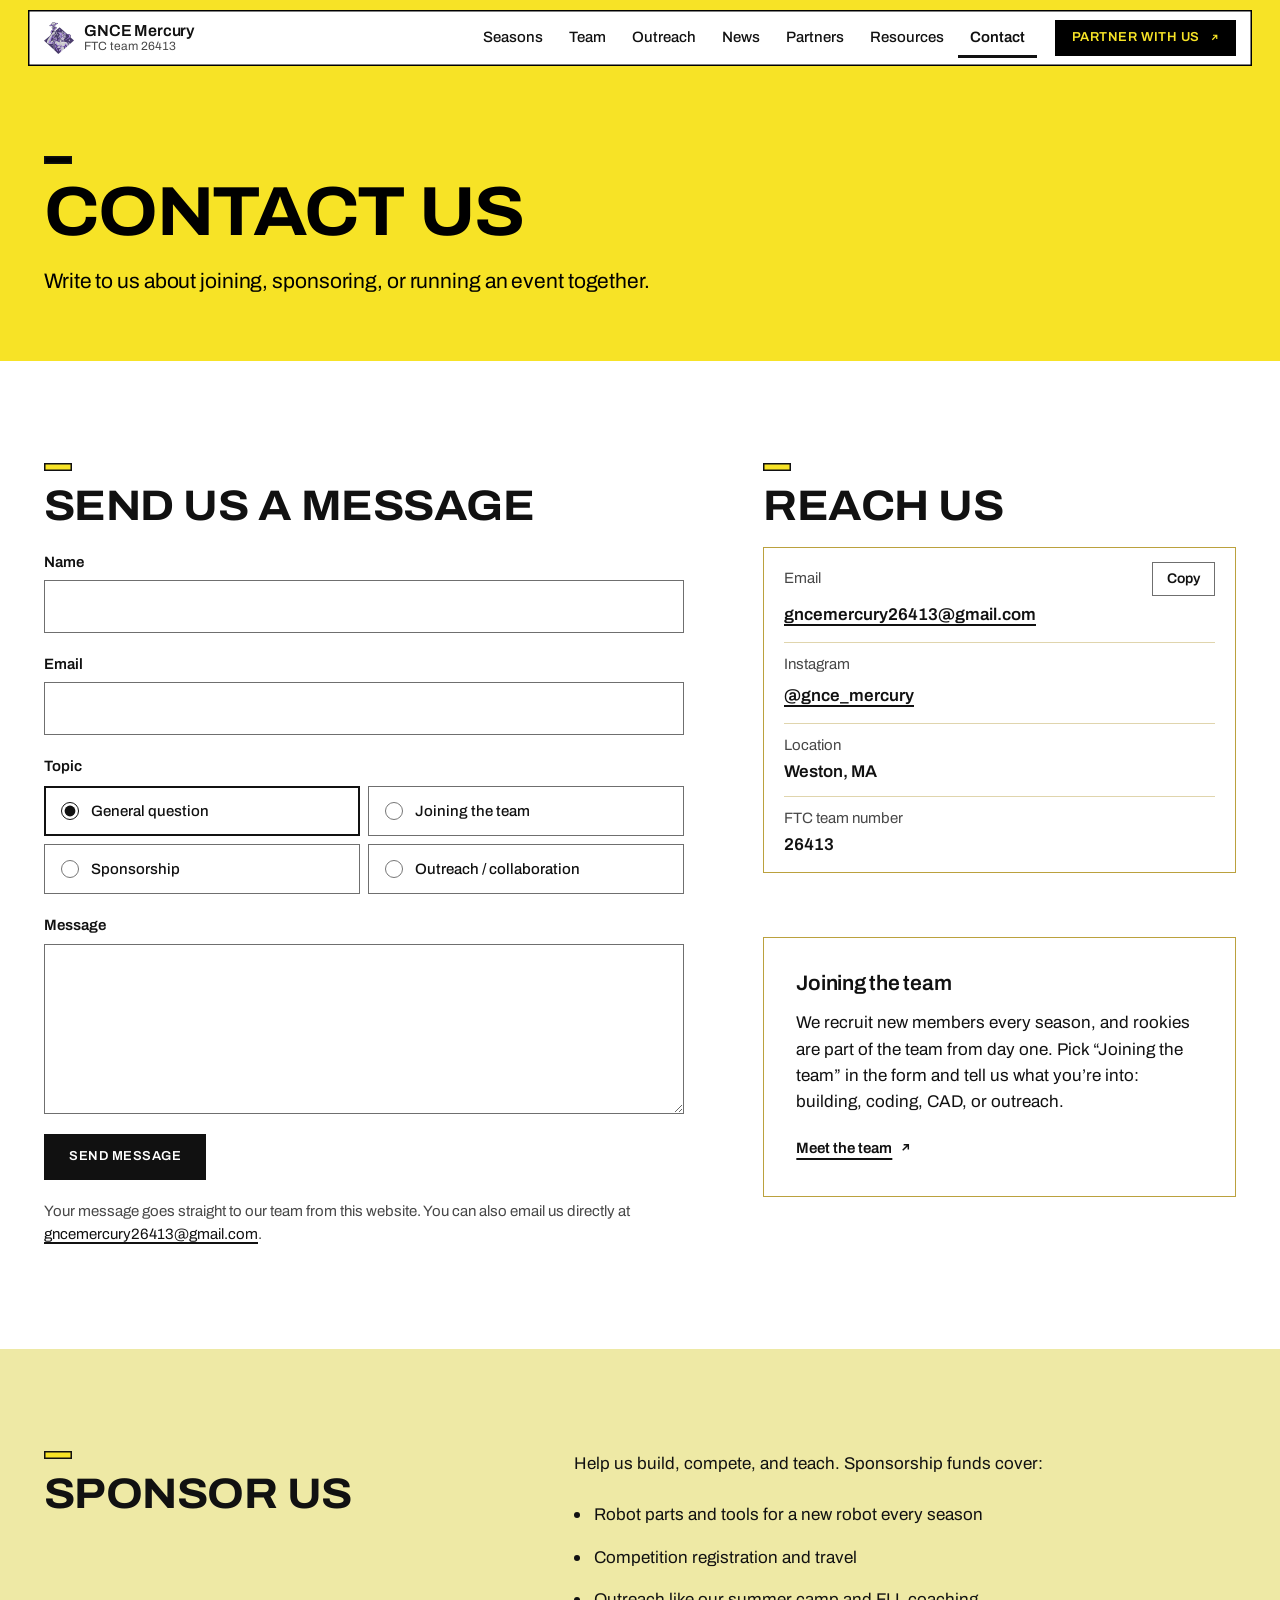
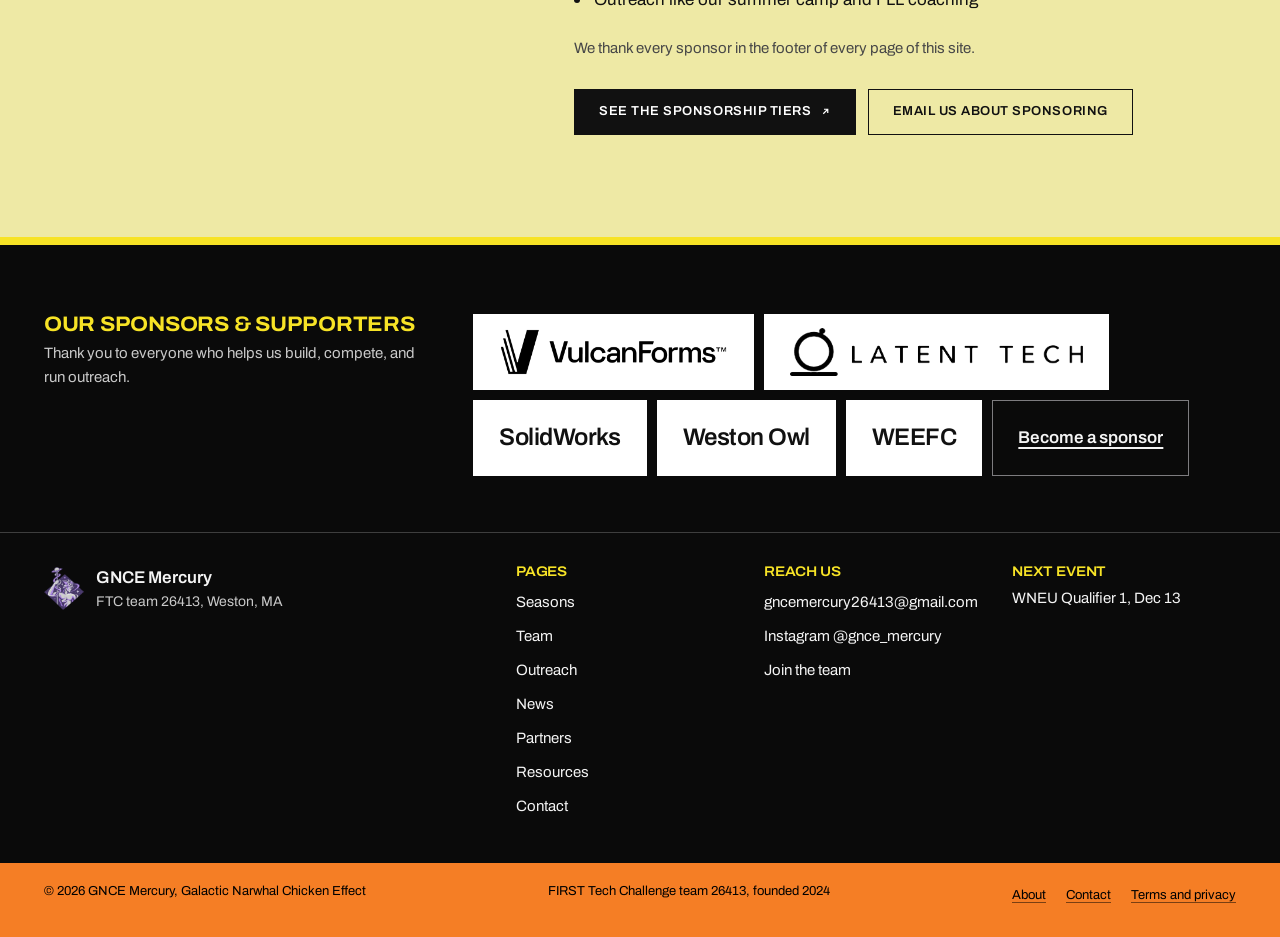
==== commit f1d9bb53: "Latent Tech: a new sponsor, with a thank-you post and its logo in every footer Andy asked to add Lat" ====
--- a/contact.html
+++ b/contact.html
@@ -142,7 +142,7 @@
   </script>
   <!-- agent:end -->
   <link rel="preload" href="fonts/archivo-latin.woff2" as="font" type="font/woff2" crossorigin>
-  <link rel="stylesheet" href="css/style.css?v=231">
+  <link rel="stylesheet" href="css/style.css?v=232">
   <link rel="expect" href="#mercury-ready" blocking="render">
   <link rel="icon" href="favicon.ico" sizes="16x16 32x32 48x48">
   <link rel="icon" type="image/png" sizes="192x192" href="icon-192.png">
@@ -250,7 +250,7 @@
       <nav class="footer-links" aria-label="About and legal"><a href="team.html#about">About</a><a href="contact.html">Contact</a><a href="terms.html">Terms and privacy</a></nav>
     </div>
   </footer>
-  <script src="js/main.js?v=232"></script>
+  <script src="js/main.js?v=233"></script>
   <!-- the page shows its first frame once the parser gets here, so js/main.js has built the header (see "Page transitions" in css/style.css) -->
   <div id="mercury-ready" hidden></div>
 </body>
--- a/css/style.css
+++ b/css/style.css
@@ -903,7 +903,10 @@
 /* sponsors this season (partners): a white card per sponsor with its logo, tier and thank-you */
 .sponsor-cards { list-style: none; display: grid; gap: 10px; }
 .sponsor-card { display: grid; gap: 14px 32px; align-items: center; padding: clamp(20px, 2.6vw, 28px) clamp(20px, 3vw, 36px); border-radius: var(--r-md); background: var(--paper); }
-@media (min-width: 760px) { .sponsor-card { grid-template-columns: minmax(0, auto) minmax(0, 1fr) auto; } }
+@media (min-width: 760px) {
+  .sponsor-card { grid-template-columns: minmax(0, auto) minmax(0, 1fr) auto; }
+  .sponsor-card > .text-link { grid-column: 3; }   /* also when a card has no tier line yet */
+}
 .sponsor-card-logo { display: inline-block; justify-self: start; padding-block: 4px; }
 .sponsor-card-logo img { height: clamp(36px, 3.4vw, 48px); width: auto; max-width: 100%; }
 .sponsor-card p { margin: 0; display: flex; flex-wrap: wrap; align-items: center; gap: 6px 12px; color: var(--steel); }
@@ -930,7 +933,7 @@
 .sponsor-row { list-style: none; display: flex; flex-wrap: wrap; align-items: stretch; gap: 10px; }
 .sponsor-row li { display: flex; align-items: center; min-height: 76px; padding: 14px 26px; border-radius: var(--r-md); background: var(--paper); }
 .sponsor-row .named { font-weight: 600; font-size: clamp(1.125rem, 0.9rem + 0.8vw, 1.5rem); letter-spacing: -0.02em; }
-.sponsor-row img { max-height: 48px; width: auto; }
+.sponsor-row img { height: 48px; width: auto; object-fit: contain; } /* a fixed height: the tile keeps its size while a lazy logo loads */
 .sponsor-row .open { background: transparent; box-shadow: inset 0 0 0 1px var(--quiet); }
 .sponsor-row .open a { font-weight: 600; }
 .footer-main { display: grid; gap: 32px 48px; grid-template-columns: minmax(0, 1fr); padding-block: 32px 40px; border-top: 1px solid var(--line); }
@@ -1724,6 +1727,10 @@
 .news-card h3 a:hover { text-decoration: underline; text-decoration-thickness: 2px; text-underline-offset: 0.16em; }
 .news-card > p:last-child { margin: 0; color: var(--steel); max-width: 60ch; }
 @media (hover: hover) and (pointer: fine) { .news-card:hover .news-media img { transform: scale(1.03); } }
+/* a picture made on white (a sponsor's logo on white): a white mat and the box line, so the card keeps its edge
+   on the white band (a picture made on black needs neither) */
+.news-media.on-white { background: #fff; }
+.news-media.on-white::after { content: ""; position: absolute; inset: 0; border: 1px solid var(--box-line); pointer-events: none; }
 .play {
   position: absolute; left: 0; bottom: 0; display: inline-flex; align-items: center; gap: 12px; min-height: 52px; padding: 0 20px 0 18px; border: 0;
   background: var(--season); color: var(--on-season); box-shadow: inset 0 0 0 1.5px var(--ink); font-weight: 600; font-size: 0.8125rem; letter-spacing: 0.04em; text-transform: uppercase;
@@ -1772,6 +1779,9 @@
   .strip-btn, .play { outline: 1px solid ButtonText; outline-offset: -1px; }
   .strip-btn[aria-disabled="true"] { color: GrayText; outline-color: GrayText; }
   .calendar li.is-next, .calendar li.is-today { outline: 2px solid CanvasText; outline-offset: -2px; }
+  /* sponsor logos are black artwork on transparent: a dark theme would turn their white tiles black */
+  .sponsor-row li:not(.named):not(.open), .sponsor-card-logo { forced-color-adjust: none; background: #fff; }
+  .sponsor-card-logo { padding-inline: 8px; }
 }
 
 /* =========================================================
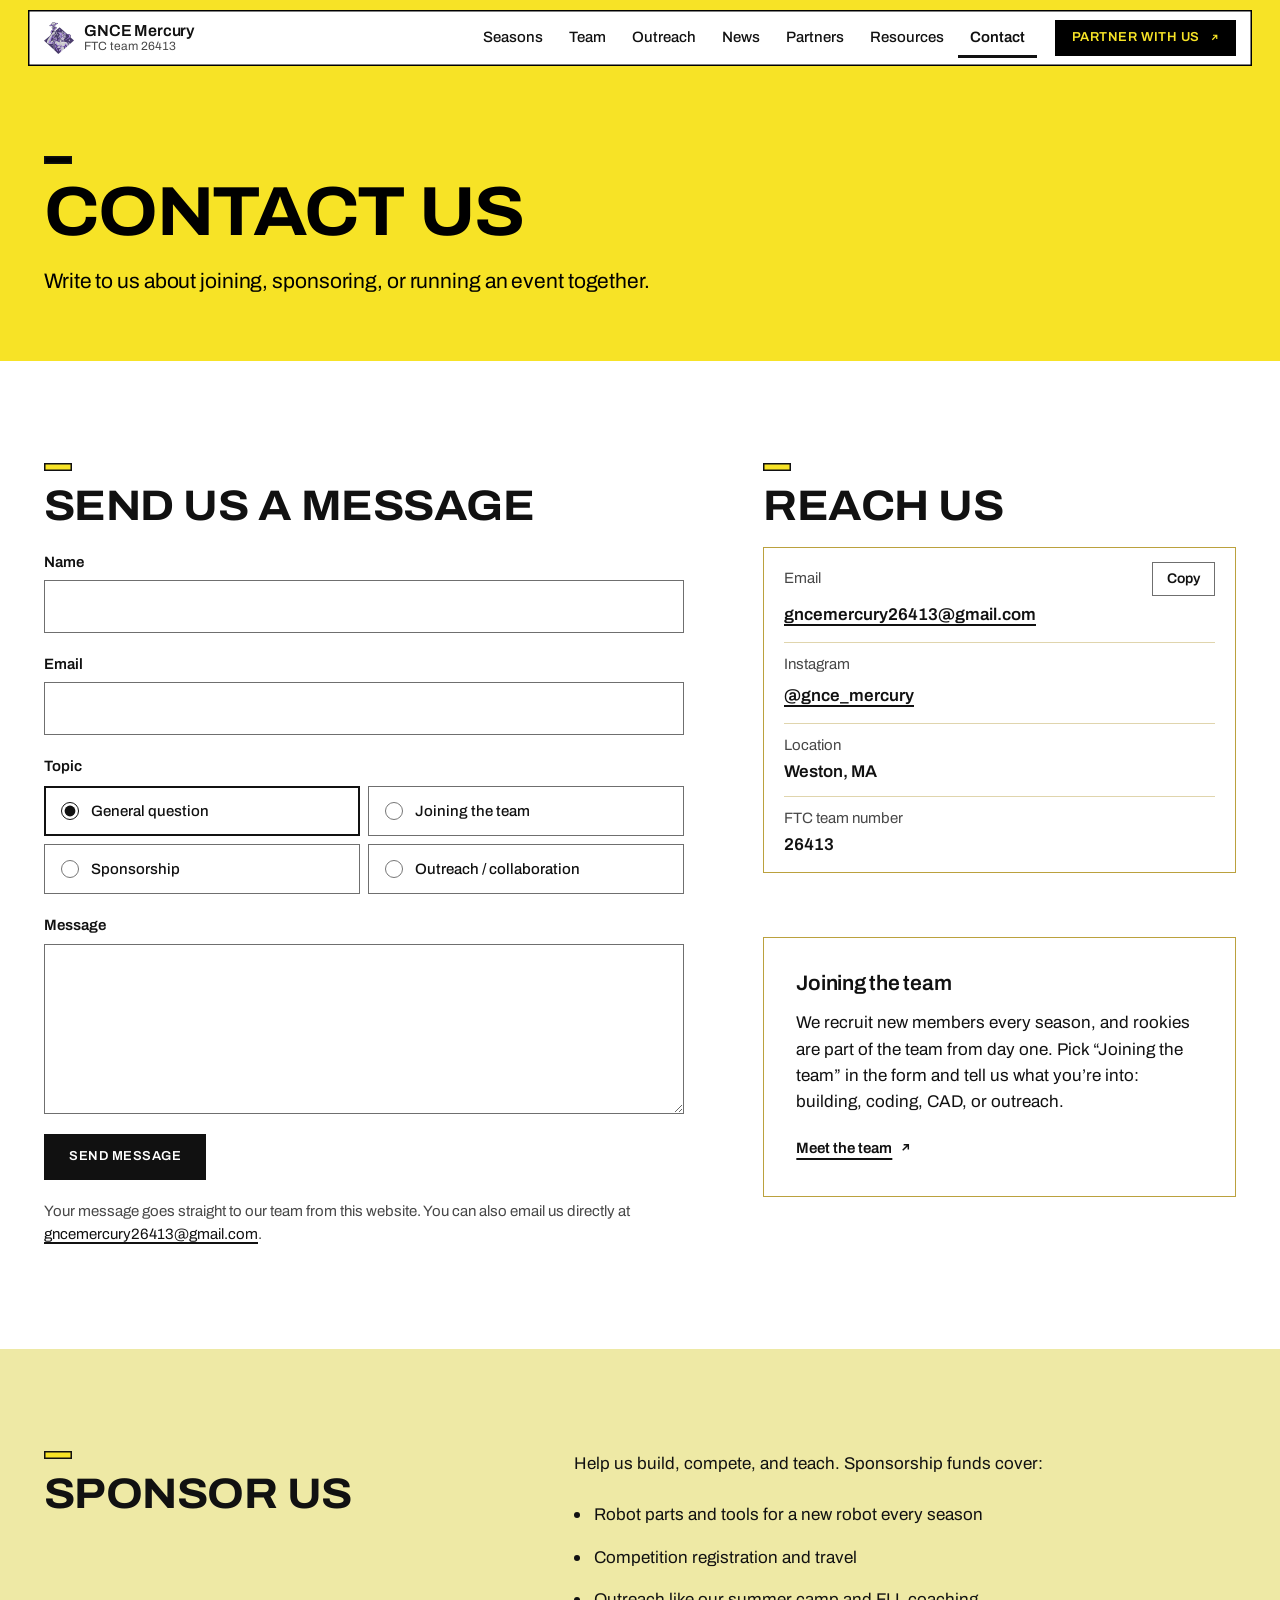
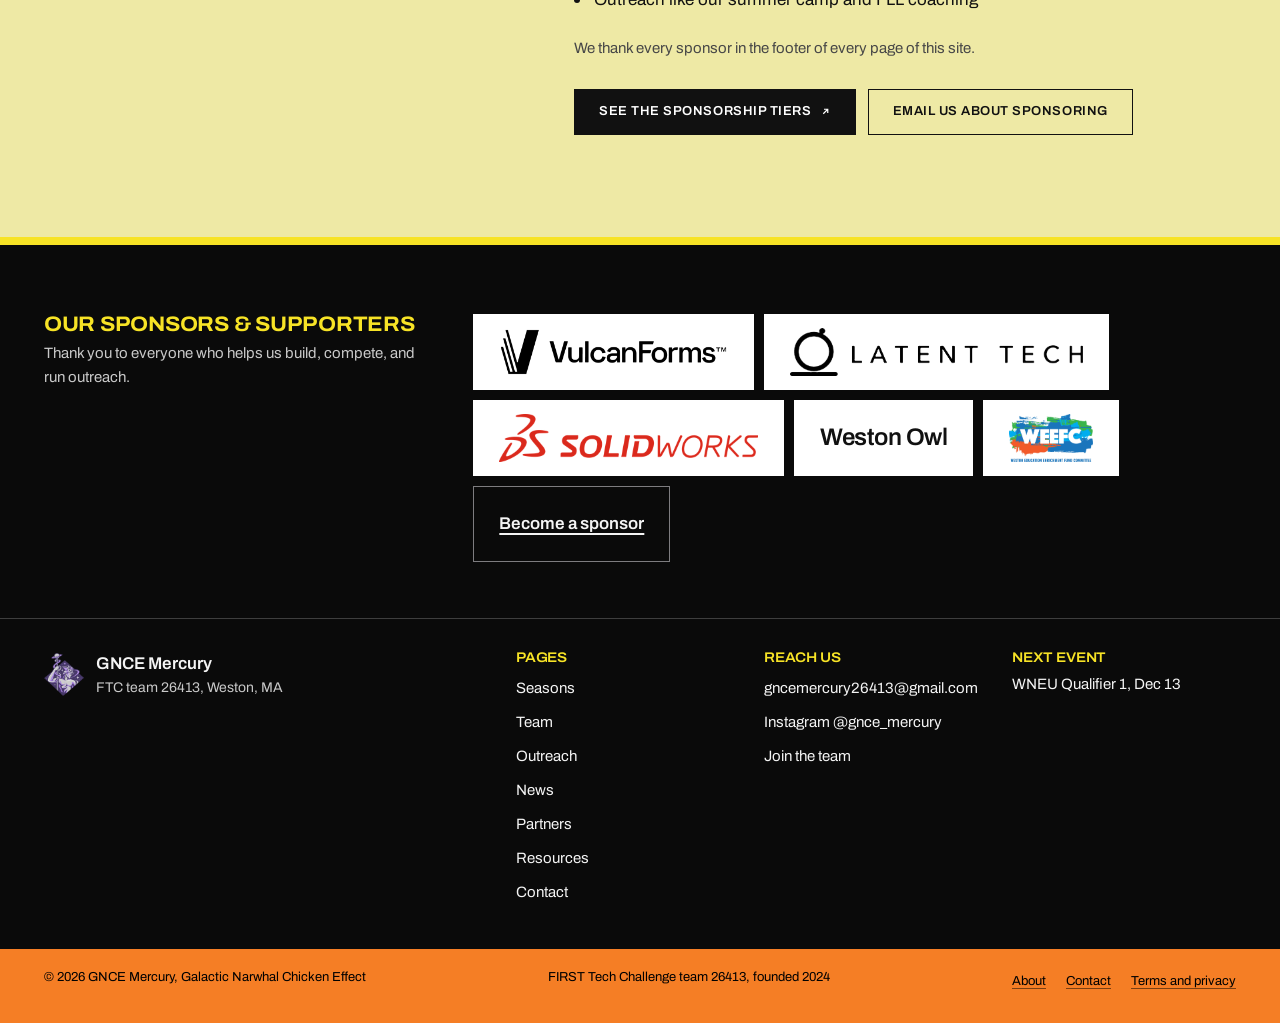
==== commit c31bceed: "Footer: SolidWorks and WEEFC logos, in their own colours, instead of their names Andy asked for the " ====
--- a/contact.html
+++ b/contact.html
@@ -250,7 +250,7 @@
       <nav class="footer-links" aria-label="About and legal"><a href="team.html#about">About</a><a href="contact.html">Contact</a><a href="terms.html">Terms and privacy</a></nav>
     </div>
   </footer>
-  <script src="js/main.js?v=233"></script>
+  <script src="js/main.js?v=234"></script>
   <!-- the page shows its first frame once the parser gets here, so js/main.js has built the header (see "Page transitions" in css/style.css) -->
   <div id="mercury-ready" hidden></div>
 </body>
